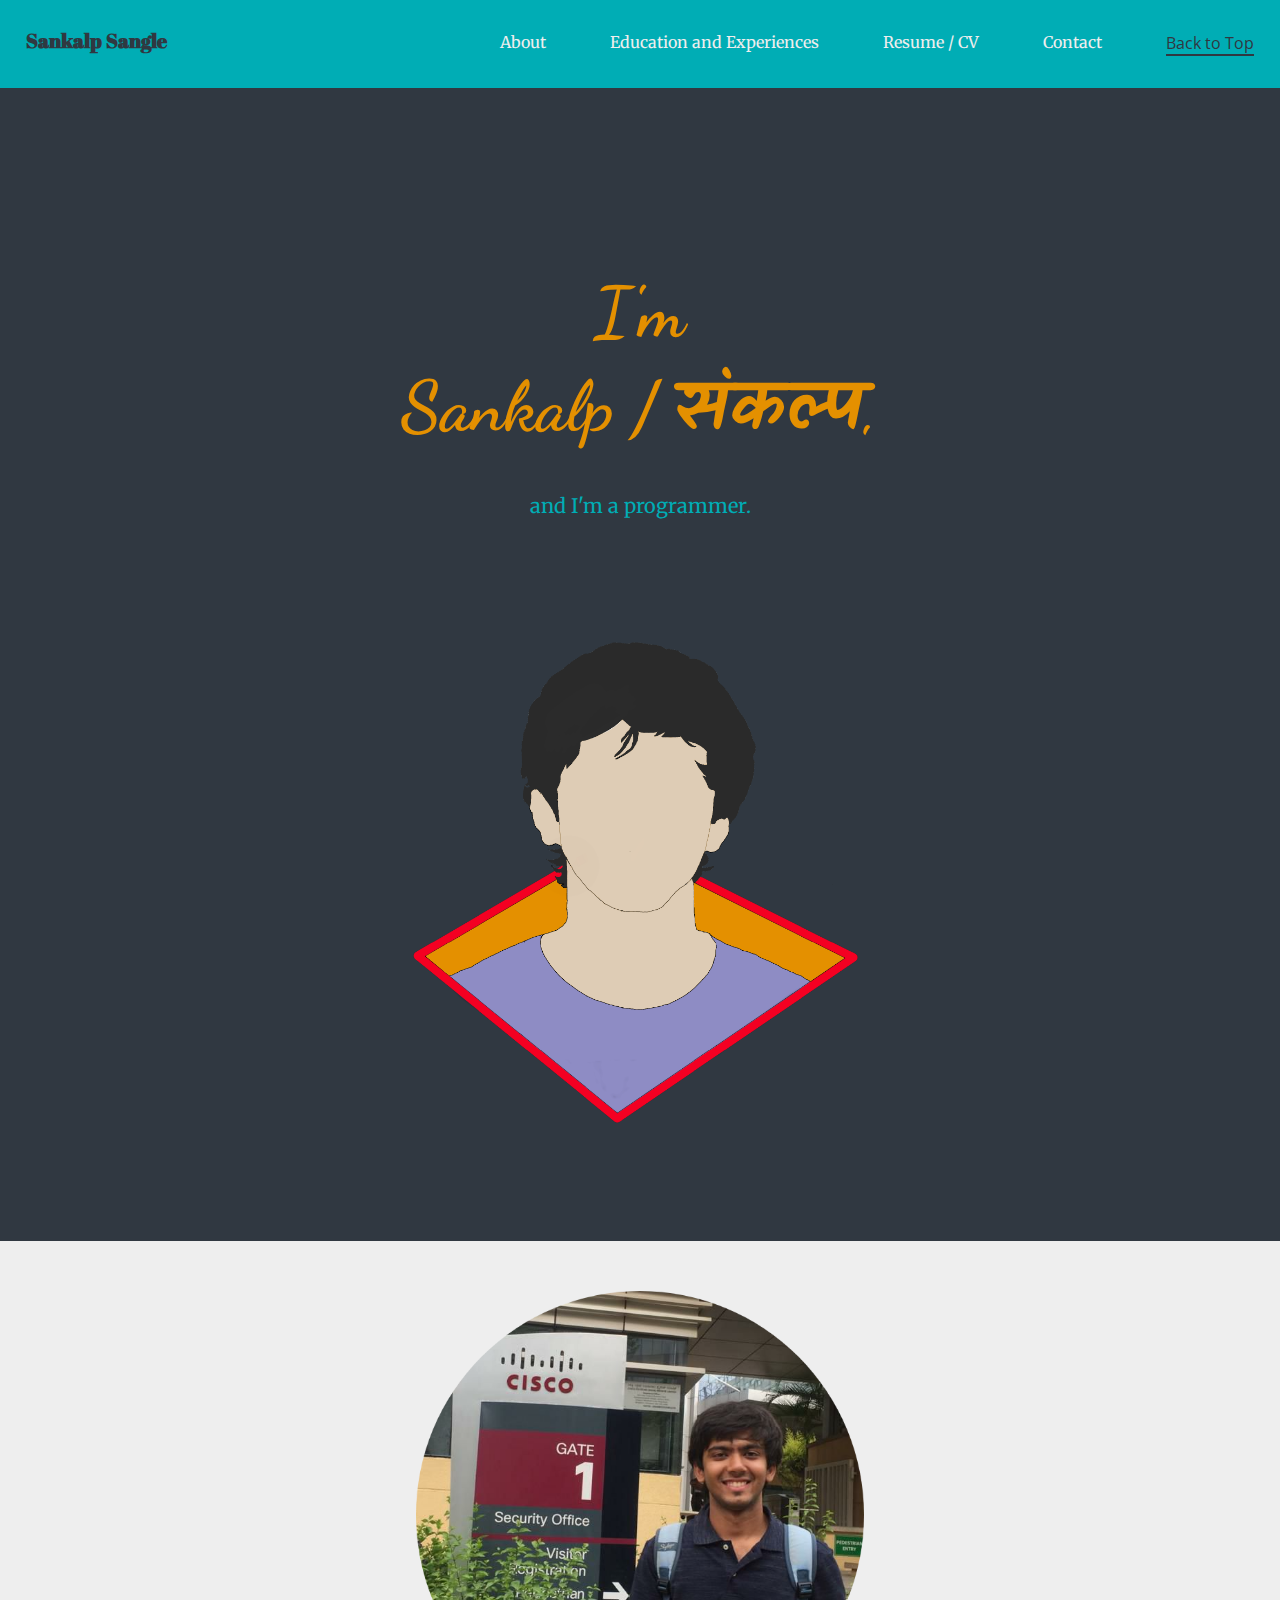
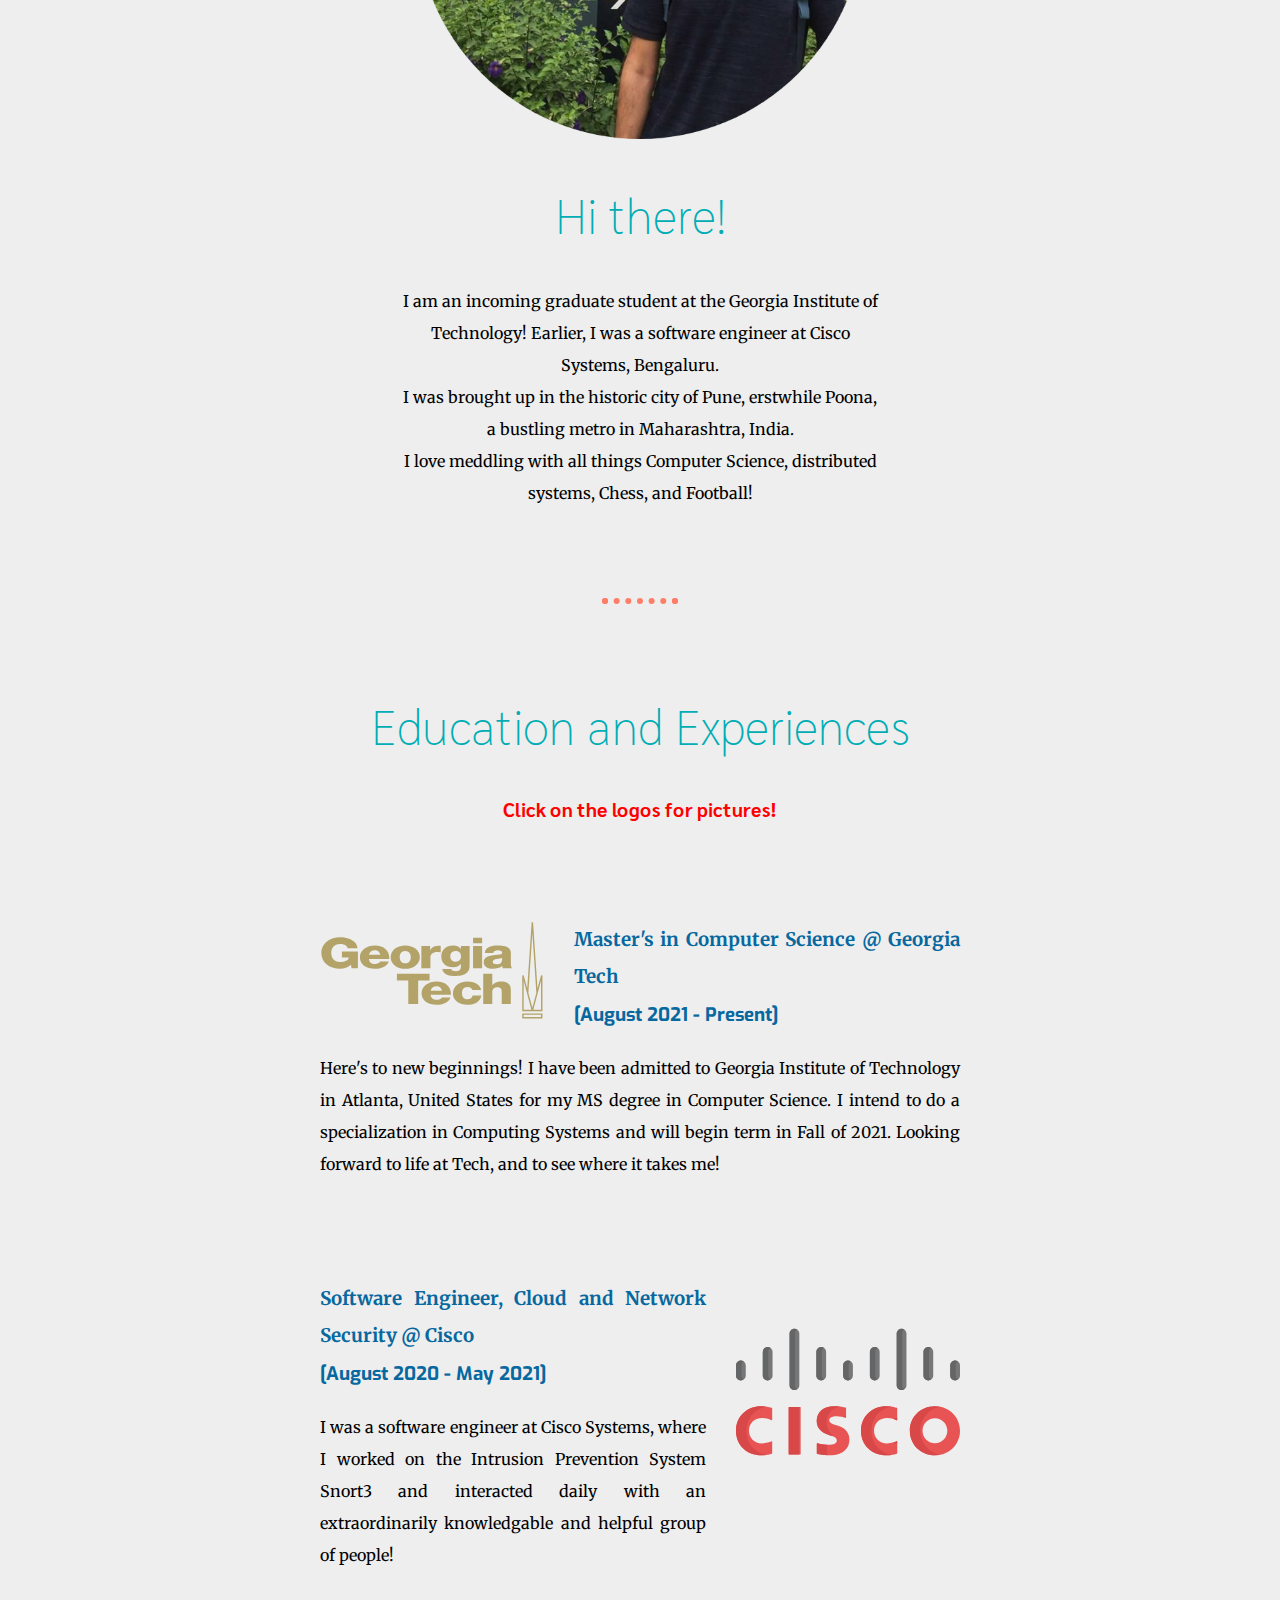
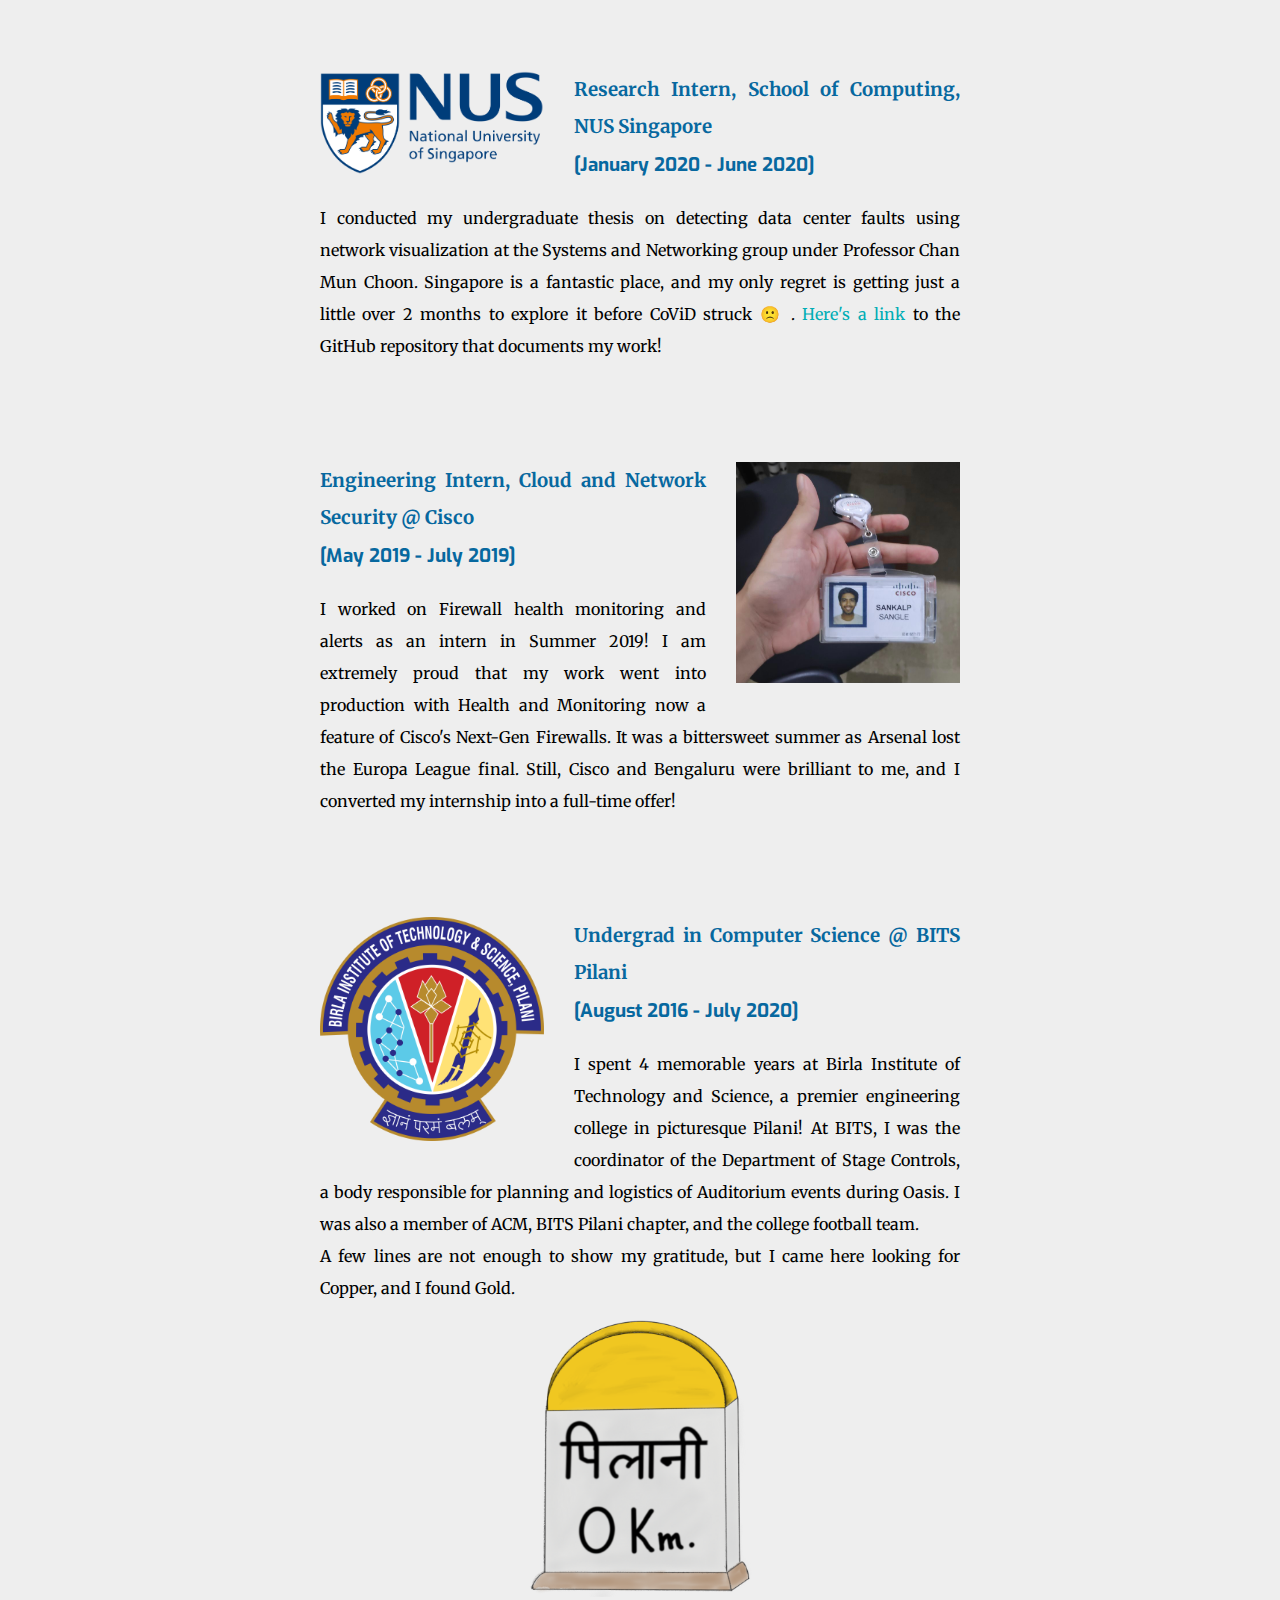
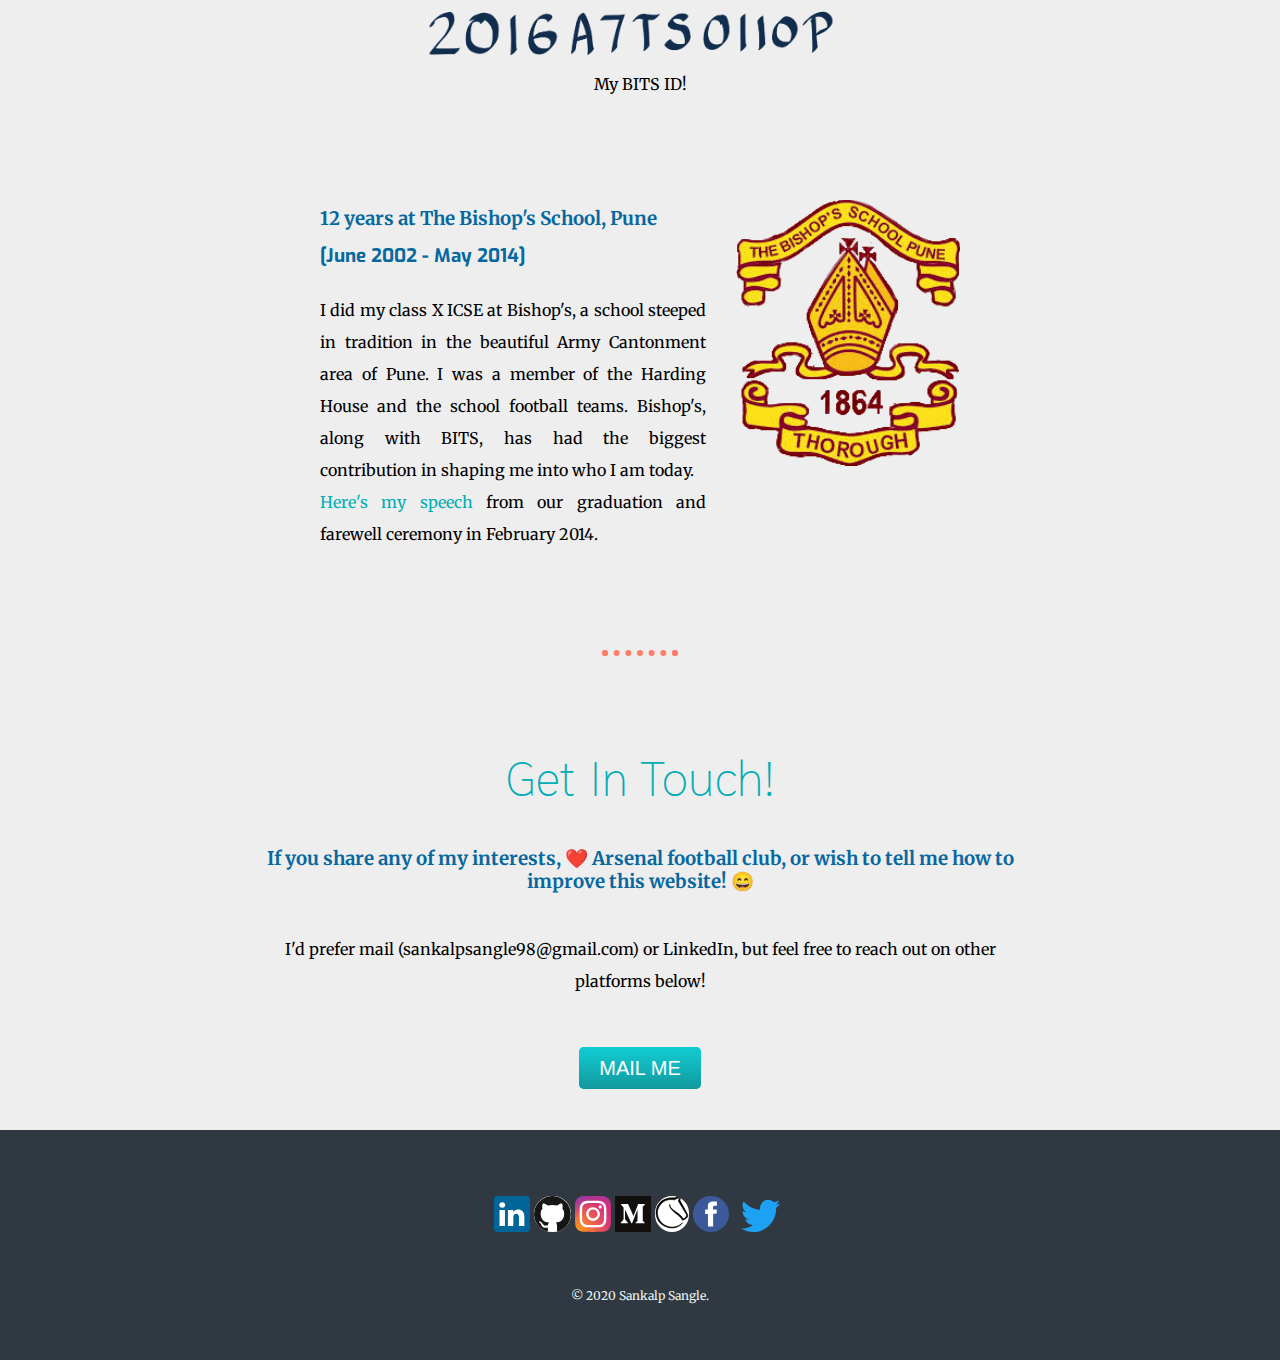
==== index.html @ f4eefe32 "Added Pilani pics. Need to complete adding to slideshow" ====
<!DOCTYPE html>
<html lang="en">

<head>
  <meta charset="UTF-8" />
  <meta name="viewport" content="width=device-width, initial-scale=1.0" />
  <link rel="stylesheet" href="css/styles.css" />
  <link rel="icon" href="favicon.jpg" />
  <link href="https://fonts.googleapis.com/css2?family=Dancing+Script:wght@500&display=swap" rel="stylesheet" />
  <link rel="preconnect" href="https://fonts.gstatic.com" />
  <link href="https://fonts.googleapis.com/css2?family=Merriweather:wght@300;400&display=swap" rel="stylesheet" />
  <link rel="preconnect" href="https://fonts.gstatic.com" />
  <link href="https://fonts.googleapis.com/css2?family=Exo:wght@800&display=swap" rel="stylesheet" />
  <link rel="preconnect" href="https://fonts.gstatic.com">
  <link href="https://fonts.googleapis.com/css2?family=Sarabun:wght@100;700&display=swap" rel="stylesheet">
  <link rel="preconnect" href="https://fonts.gstatic.com">
  <link rel="preconnect" href="https://fonts.gstatic.com">
  <link href="https://fonts.googleapis.com/css2?family=Berkshire+Swash&display=swap" rel="stylesheet">
  <link href="https://fonts.googleapis.com/css2?family=Kalam:wght@300&display=swap" rel="stylesheet">
  <link rel="stylesheet" href="https://cdnjs.cloudflare.com/ajax/libs/font-awesome/4.7.0/css/font-awesome.min.css">
  <link href="https://fonts.googleapis.com/css2?family=Abril+Fatface&display=swap" rel="stylesheet">
  <link href="https://fonts.googleapis.com/css2?family=Open+Sans&display=swap" rel="stylesheet">
  <script src="https://ajax.googleapis.com/ajax/libs/jquery/3.1.0/jquery.min.js"></script>

  <title>Sankalp Sangle</title>
</head>

<body>

  <div class="topnav" id="myTopnav">
    <nav>
      <a class="section toplink"
        style="font-family: 'Open Sans', sans-serif; margin-right:2%; color:#303841; border-bottom: 2px solid #303841;"
        href="#top_id">Back to Top</a>
      <a class="section toplink" href="#contact-me-id">Contact</a>
    </nav>
    <a class="section toplink"
      href="https://drive.google.com/file/d/1lgqlphWuLiOqbSjHYRVDTA3l31QkOVeY/view?usp=sharing">Resume
      / CV</a>
    <nav>
      <a class="section toplink" href="#educationandexperiences">Education and Experiences</a>
      <a class="section toplink" href="#about">About</a>
    </nav>
    <a class="section toplink" href="javascript:void(0);" id="burgerbars" onclick="myFunction()">
      <i class="fa fa-bars"></i>
    </a>

    <h4 style="font-family: 'Abril Fatface', cursive; color:#303841; float:left; font-size:125%; margin-left:2%;">
      Sankalp Sangle</h>
  </div>


  <div class="top" id="top_id">
    <!-- <img class="topcloud" src="img/Cloudy.svg" alt="cloud-img" /> -->
    <!-- <img class="bottomcloud" src="Cloud.svg" alt="cloud-img" width="200px" /> -->
    <h1 class="Header">I'm<br> Sankalp / <span class="devanagri">संकल्प</span>,</h1>
    <p class="Header-footer">and I'm a programmer.</p>
    <!-- <img class="bottomcloud" src="img/Cloudy.svg" alt="cloud-img" /> -->
    <br />
    <!-- <img class="BITSID" src="ID.svg" alt="" /> -->
    <!-- <img class="Pilani" src="Pilani.svg" alt=""/> -->
    <img class="drawing" src="img/drawing.svg" alt="mountain-img" />
  </div>
  <div class="middle-container">
    <div class="profile">
      <img src="img/circle-cropped.png" class="profile-pic" id="about" />
      <h2>Hi there!</h2>
      <p class="profile-desc">
        I am an incoming graduate student at the Georgia Institute of Technology! Earlier, I was a
        software engineer at Cisco Systems, Bengaluru. <br />I was
        brought up in the historic city of Pune, erstwhile Poona, a bustling
        metro in Maharashtra, India.
        <br />
        I love meddling with all things Computer Science, distributed systems,
        Chess, and Football!
      </p>
    </div>
    <hr />
    <div class="skills" id="educationandexperiences">
      <h2>Education and Experiences</h2>
      <h3 class="indicator">Click on the logos for pictures!</h3>

      <div class="experience-row">

        <a href="/gatech.html"><img class="left-img" src="img/gatech.svg" alt="" /></a>

        <div class="exp-desc">
          <h3>
            Master's in Computer Science @ Georgia Tech <br /><span class="date">[August 2021 - Present]</span>
          </h3>
          <p>
            Here's to new beginnings! I have been admitted to Georgia Institute of
            Technology in Atlanta, United States for my MS degree in Computer Science. I intend to do a
            specialization in Computing Systems and will begin term in Fall of 2021.
            Looking forward to life at Tech, and to see where it takes me!
          </p>
        </div>

      </div>

      <div class="experience-row">
        <a href="/ciscowork.html"><img class="right-img" src="img/cisco.svg" alt="" /></a>
        <div class="exp-desc">
          <h3>
            Software Engineer, Cloud and Network Security @ Cisco<br /><span class="date">
              [August 2020 - May 2021]</span>
          </h3>
          <p>
            I was a software engineer at Cisco Systems, where I worked on the
            Intrusion Prevention System Snort3 and interacted daily with
            an extraordinarily knowledgable and helpful group of people!
          </p>
        </div>
      </div>

      <div class="experience-row">
        <a href="/singapore.html"><img class="left-img" src="img/nus.png" alt="" /></a>
        <div class="exp-desc">
          <h3>
            Research Intern, School of Computing, NUS Singapore <br /><span class="date">[January 2020 - June
              2020]</span>
          </h3>
          <p>
            I conducted my undergraduate thesis on detecting data center faults using network visualization
            at the Systems and Networking group under Professor Chan Mun Choon. Singapore is a fantastic place,
            and my only regret is getting just a little over 2 months to explore it before CoViD struck 🙁 .
            <a class="mylink" href="https://github.com/sankalp-sangle/FlaskDebugger"> Here's a link</a> to the GitHub
            repository that documents my work!<br />
          </p>
        </div>



      </div>



      <div class="experience-row">
        <a href="/ciscointern.html"><img class="right-img" src="img/intern.jpg" alt="" /></a>
        <div class="exp-desc">
          <h3>
            Engineering Intern, Cloud and Network Security @ Cisco <br /><span class="date">
              [May 2019 - July 2019]</span>
          </h3>
          <p>
            I worked on Firewall health monitoring and alerts as an intern in Summer 2019! I am extremely proud that my
            work went into production with Health and Monitoring now a feature of Cisco's Next-Gen Firewalls.
            It was a bittersweet summer as Arsenal lost the Europa League final. Still, Cisco and Bengaluru were
            brilliant to me,
            and I converted my internship into a full-time offer!
          </p>
        </div>

      </div>



      <div class="experience-row">

        <a href="/bits.html"><img class="left-img" src="img/bits.png" alt="" /></a>
        <div class="exp-desc">
          <h3>
            Undergrad in Computer Science @ BITS Pilani <br /><span class="date">[August 2016 - July 2020]</span>
          </h3>
          <p>
            I spent 4 memorable years at Birla
            Institute of Technology and Science, a premier engineering college
            in picturesque Pilani! At BITS, I was the coordinator of the Department of
            Stage Controls, a body responsible for planning and logistics of Auditorium events during Oasis.
            I was also a member of ACM, BITS Pilani chapter, and the college football team.<br>
            A few lines are not enough to show my gratitude, but I came here looking for Copper, and I found Gold.
          </p>
        </div>

        <div class="Pilani">
          <img class="Pilani_img" src="img/Pilani.svg" alt="" /> <br>
          <img class="BITSID" src="img/ID.svg" alt="" />
          <br>
          <span>My BITS ID!</span>
        </div>

      </div>

      <div class="experience-row">

        <a href="/bishops.html"><img class="right-img" src="img/bishops.png" alt="" /></a>
        <div class="exp-desc">
          <h3>
            12 years at The Bishop's School, Pune <br /><span class="date">[June 2002 - May 2014]</span>
          </h3>
          <p> I did my class X ICSE at Bishop's, a school steeped in tradition in the beautiful Army Cantonment
            area of Pune. I was a member of the Harding House and the school football teams.
            Bishop's, along with BITS, has had the biggest contribution in shaping me into who I am today. <br>
            <a class="mylink" href="https://www.youtube.com/watch?v=ERLp_aZaaas&t=159s">Here's my speech</a> from our
            graduation and farewell ceremony in February 2014.<br />

          </p>
        </div>

      </div>


    </div>
    <hr />
    <div class="contact-me" id="contact-me-id">
      <h2>Get In Touch!</h2>
      <h3>If you share any of my interests, ❤️ Arsenal football club, or wish to tell me how to improve this website! 😄
      </h3>
      <p class="contact-message">
        I'd prefer mail (sankalpsangle98@gmail.com) or LinkedIn, but feel free to reach out on other platforms below!
      </p>
      <a class="btn" href="mailto:sankalpsangle98@gmail.com">MAIL ME</a>
    </div>
  </div>

  <div class="bottom-container">
    <a class="footer-link" href="https://www.linkedin.com/in/sankalp-sangle"><img class="footerlogo"
        src="img/linkedin.svg"></a>
    <a class="footer-link" href="https://github.com/sankalp-sangle"><img
        style="background-color: white;border-radius: 1.2em;" class="footerlogo" src="img/github.svg"></a>
    <a class="footer-link" href="https://www.instagram.com/sankalpsangle/?hl=en"><img class="footerlogo"
        src="img/instagram.svg"></a>
    <a class="footer-link" href="https://sankalpsangle.medium.com/"><img class="footerlogo" src="img/medium.svg"></a>
    <a class="footer-link" href="https://lichess.org/@/GunnerBoi"><img
        style="background-color: white;border-radius: 1.4em;" class="footerlogo" src="img/lichess.svg"></a>
    <a class="footer-link" href="https://www.facebook.com/sankalp.sangle/"><img class="footerlogo"
        src="img/facebook.svg"></a>
    <a class="footer-link" href="https://twitter.com/sangle_sankalp"><img class="footerlogo" src="img/twitter.svg">
    </a>
    <p class="copyright">© 2020 Sankalp Sangle.</p>
  </div>

  <script>
    $("nav").find("a").click(function (e) {
      myFunction()
      e.preventDefault();
      var section = $(this).attr("href");
      $("html, body").animate({
        scrollTop: $(section).offset().top - 100
      });
    });

    function myFunction() {
      if (window.innerHeight > window.innerWidth) {
        var x = document.getElementById("myTopnav");
        if (x.className === "topnav") {
          x.className += " responsive";
        }
        else {
          x.className = "topnav";
        }
      }
    }

    var prevScrollpos = window.pageYOffset;
    window.onscroll = function () {
      var currentScrollPos = window.pageYOffset;
      if (currentScrollPos <= 0 || prevScrollpos > currentScrollPos) {
        document.getElementById("myTopnav").style.top = "0";
      } else {
        var pullUp = document.getElementById("myTopnav").offsetHeight;
        document.getElementById("myTopnav").style.top = "-" + pullUp.toString() + "px";
      }
      prevScrollpos = currentScrollPos;
    }

  </script>

</body>

</html>
---- css/styles.css ----
body {
  margin: 0;
  text-align: center;
  font-family: "Merriweather", serif;
}

.footerlogo {
  height: 2.25em;
  margin-top: 1em;
  margin-bottom: 1em;
  transform: scale(1);
  transition: 0.3s;
}

.footerlogo:hover {
  transform: scale(1.3);
  transition: 0.3s;
}

.topnav {
  overflow: hidden;
  background-color: #00adb5;
  position: fixed;
  width: 100%;
  transition: top 0.3s;
  z-index: 1;
}

.topnav.responsive #burgerbars {
  position: absolute;
  right: 0;
  top: 0;
}

.topnav.responsive .section {
  float: none;
  display: block;
  text-align: left;
  color: #eeeeee;
}

.section {
  display: none;
}

.section:hover {
  color:#303841;
}

#burgerbars {
  color: #eeeeee;
  float: right;
  display: block;
}

.top {
  background-color: #303841;
  padding: 2%;
}

.Header {
  color: #e49000;
  width: 80%;
  margin-top: 20%;
  margin-left: auto;
  margin-right: auto;
  margin-bottom: 0px;
  font-family: "Dancing Script", cursive;
  font-size: 437.5%;
}

h2 {
  color: #00adb5;
  font-family: "Sarabun", sans-serif;
  font-size: 300%;
  font-weight: 100;
}

.Header-footer {
  color: #00adb5;
  font-size: 125%;
}

.middle-container {
  background-color: #eeeeee;
}

.bottom-container {
  background-color: #303841;
  padding: 50px 0 20px;
}

.BITSID {
  width: 70%;
}

.Pilani_img {
  width: 35%;
}

h3 {
  color: #07689f;
}

.date {
  font-family: "Exo", sans-serif;
}

p {
  line-height: 2;
}

.indicator {
  color:rgb(255, 0, 0);
  font-family: "Sarabun", sans-serif;
  font-size: 120%;
  font-weight: 700;
}

hr {
  border: dotted #ff7e67 6px;
  border-bottom: none;
  width: 15%;
  margin: 7% auto;
}

.contact-message {
  margin: 40px auto 60px;
}

.copyright {
  color: #eaf6f6;
  font-size: 0.75rem;
  padding: 20px 0;
}

.toplink {
  color: #00adb5;
  margin: 2em;
  font-family: "Merriweather", serif;
  text-decoration: none;
}

a:hover {
  color: #eeeeee;
}

.mylink {
  margin: 0;
  color: #00adb5;
  font-family: "Merriweather", serif;
  text-decoration: none;
}

.mylink:hover {
  color: #ff7e67;
}

.btn {
  background: #11cdd4;
  background-image: -webkit-linear-gradient(top, #11cdd4, #11999e);
  background-image: -moz-linear-gradient(top, #11cdd4, #11999e);
  background-image: -ms-linear-gradient(top, #11cdd4, #11999e);
  background-image: -o-linear-gradient(top, #11cdd4, #11999e);
  background-image: linear-gradient(to bottom, #11cdd4, #11999e);
  -webkit-border-radius: 5;
  -moz-border-radius: 5;
  border-radius: 5px;
  font-family: Helvetica, Arial, sans-serif;
  color: #ffffff;
  font-size: 20px;
  padding: 10px 20px 10px 20px;
  text-decoration: none;
}

.btn:hover {
  background: #30e3cb;
  background-image: -webkit-linear-gradient(top, #30e3cb, #2bc4ad);
  background-image: -moz-linear-gradient(top, #30e3cb, #2bc4ad);
  background-image: -ms-linear-gradient(top, #30e3cb, #2bc4ad);
  background-image: -o-linear-gradient(top, #30e3cb, #2bc4ad);
  background-image: linear-gradient(to bottom, #30e3cb, #2bc4ad);
  text-decoration: none;
}

.devanagri {
  font-family: "Kalam", cursive;
}

.profile {
  padding-top: 50px;
  width: 100%;
  margin: 0 auto;
}

.profile-pic {
  width: 50%;
}

.profile-desc {
  width: 75%;
  margin: 0 auto;
}

.left-img,
.right-img {
  width: 55%;
  margin: 0 auto;
  transform: scale(1);
  transition: 0.3s;
  /* box-shadow: 0 4px 8px 0 rgba(0, 0, 0, 0.2), 0 6px 20px 0 rgba(0, 0, 0, 0.19); */
   
  /* box-shadow: 10px 10px; */
  background-color: #eeeeee;
}

.experience-row {
  width: 100%;
  margin: 50px auto 50px;
  line-height: 2;
}

.exp-desc {
  width: 75%;
  margin: 0 auto;
  text-align: justify;
}

.contact-me {
  width: 75%;
  padding-bottom: 50px;
  margin: 0 auto;
}

.right-img:hover {
  transform: scale(1.2);
  transition: 0.3s;
}

.left-img:hover {

  transform: scale(1.2);
  transition: 0.3s;
}


@media only screen and (orientation: landscape) {
  .section {
    float: right;
    display: block;
    color: #eeeeee;
    text-align: center;
    text-decoration: none;
  }

  #burgerbars {
    display: none;
  }

  .exp-desc {
    width: 100%;
  }

  .profile {
    padding-top: 50px;
    width: 50%;
    margin: 0 auto 0;
  }

  .left-img {
    float: left;
    width: 14em;
    margin-right: 30px;
    margin-bottom: 20px;
    transform: scale(1);
    transition: 0.3s;
    background-color: #eeeeee;
  }

  .right-img {
    float: right;
    width: 14em;
    margin-left: 30px;
    margin-bottom: 20px;
    transform: scale(1);
    transition: 0.3s;
    background-color: #eeeeee;
  }

  .profile-desc {
    width: 75%;
    margin: 0 auto 50px;
  }

  .drawing {
    width: 70%;
  }

  .profile-pic {
    width: 70%;
  }

  .experience-row {
    width: 50%;
    margin: 100px auto 100px;
    text-align: left;
    line-height: 2;
  }

  .contact-me {
    width: 60%;
    padding-bottom: 50px;
    margin: 0 auto;
  }

  hr {
    border: dotted #ff7e67 6px;
    border-bottom: none;
    width: 5%;
    margin: 7% auto;
  }

  .BITSID {
    width: 70%;
    margin: 0 auto;
  }

  .Pilani_img {
    width: 35%;
    margin: 0 auto;
  }

  .Pilani {
    text-align: center;
  }
}
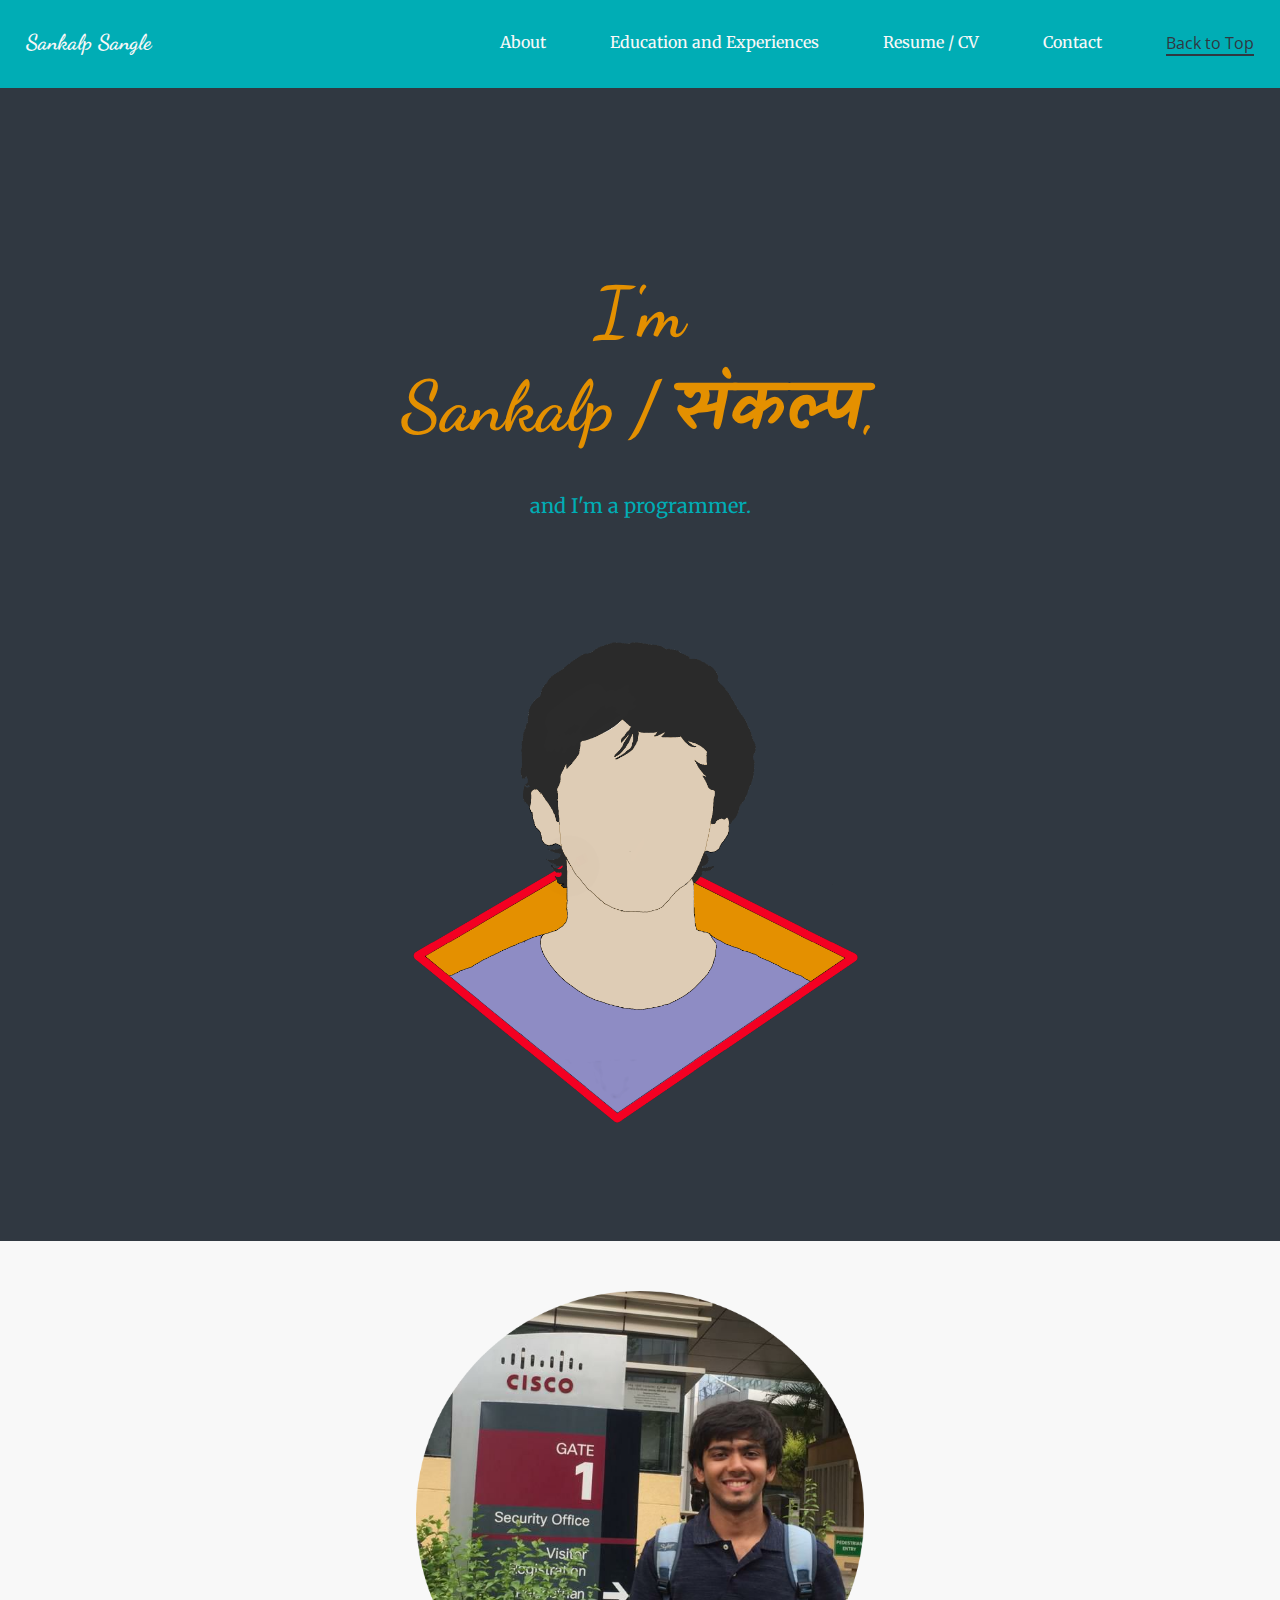
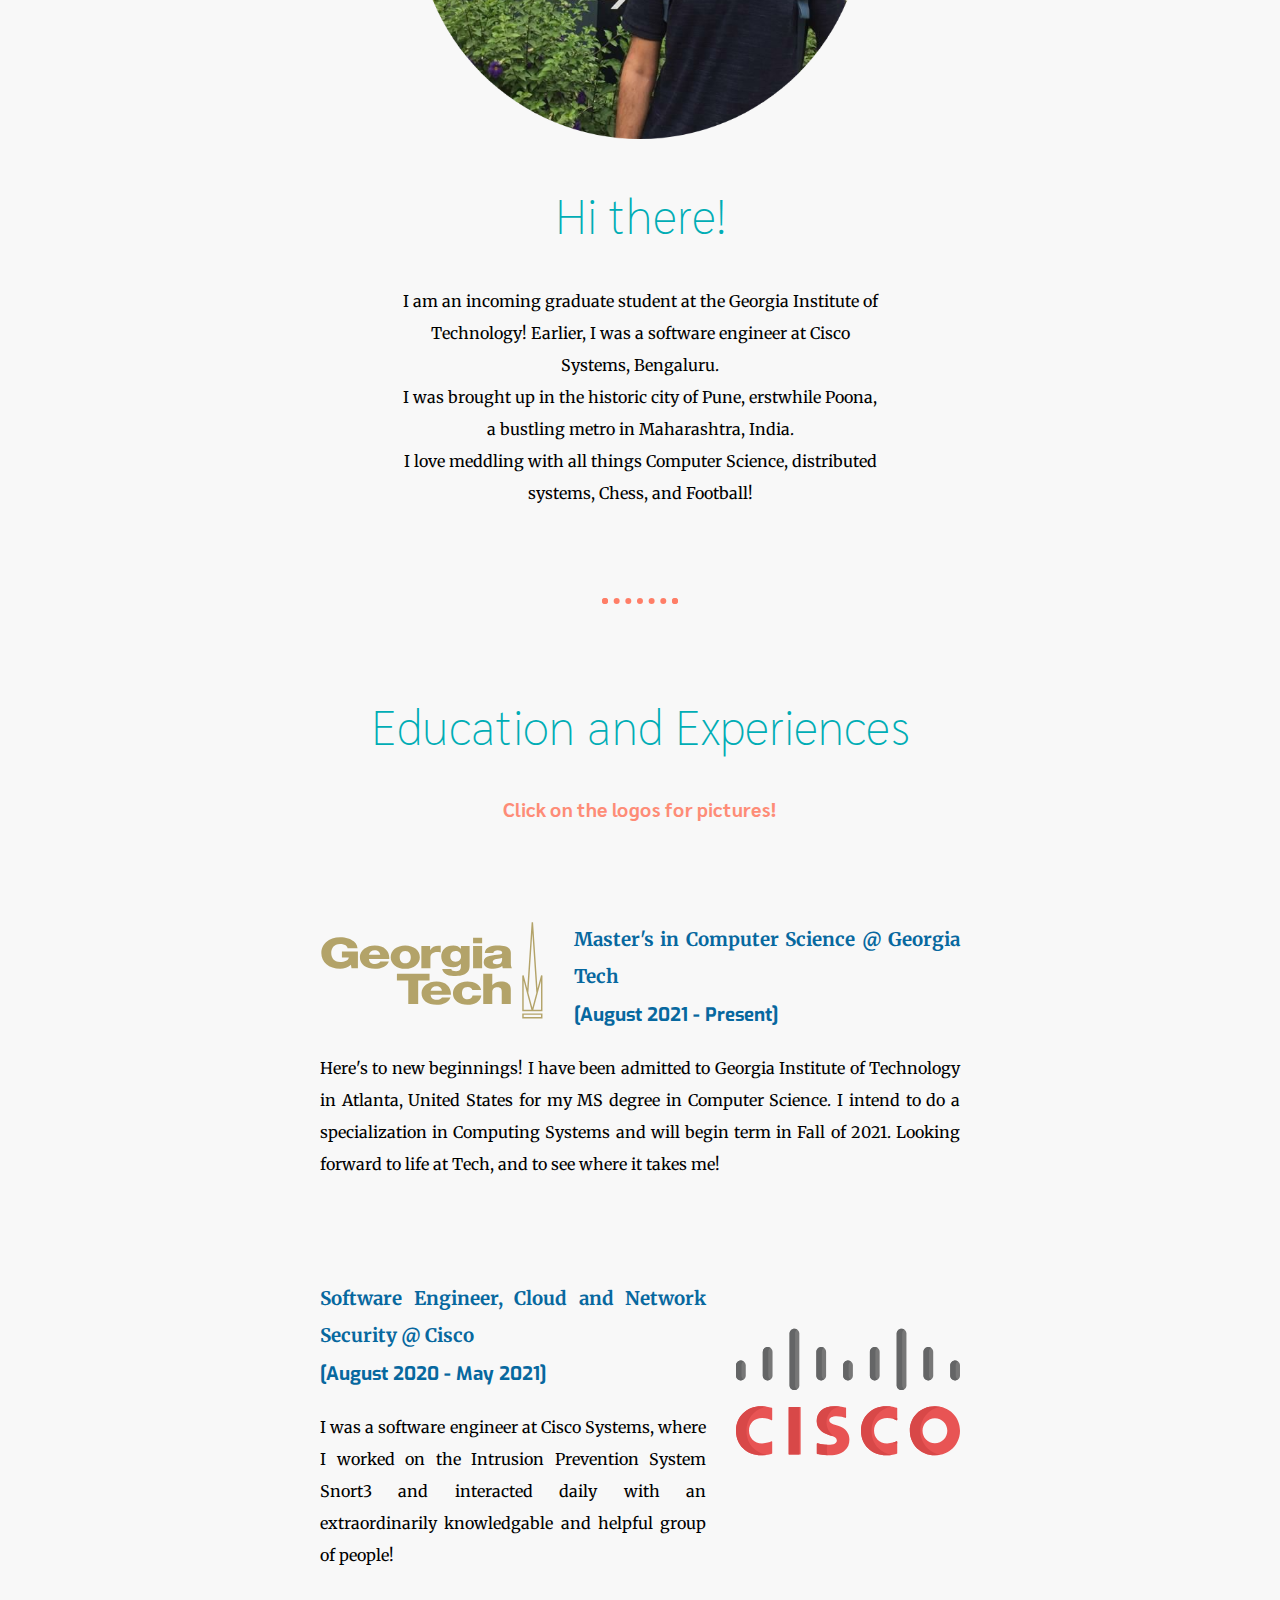
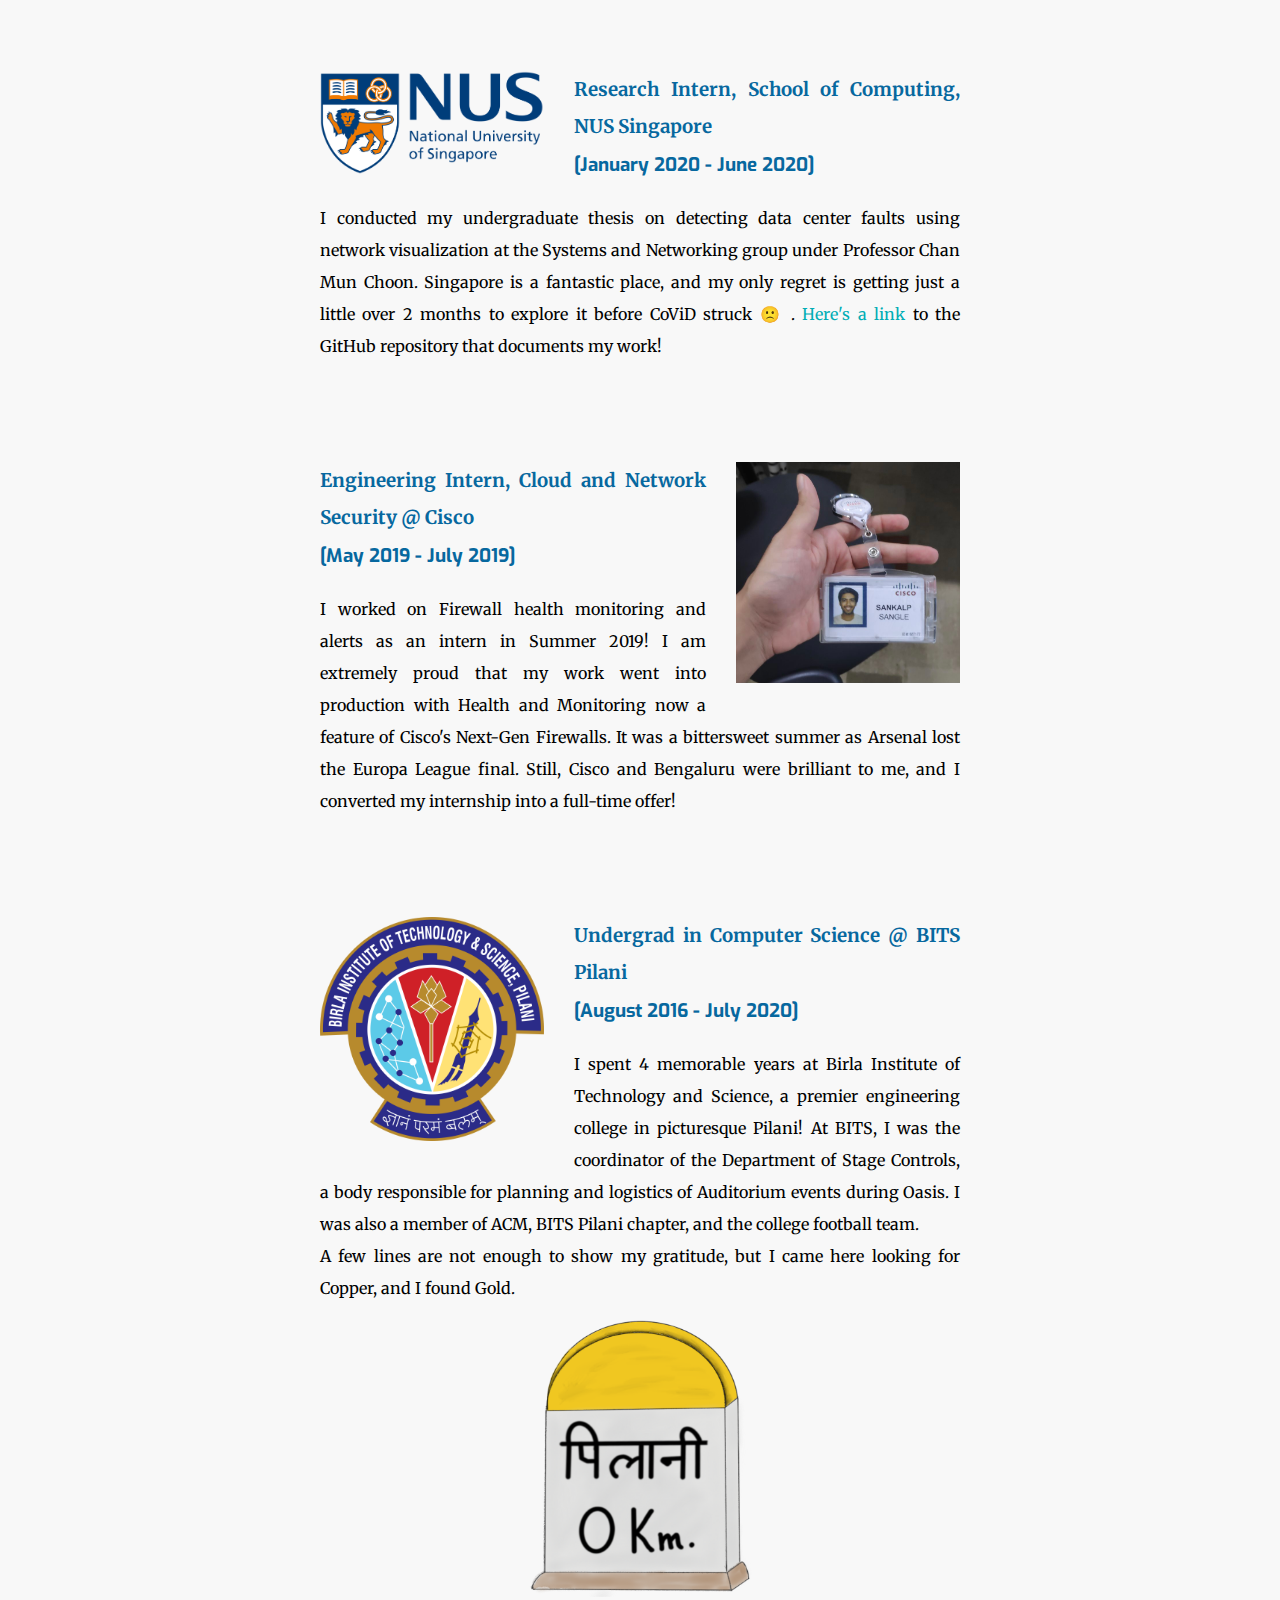
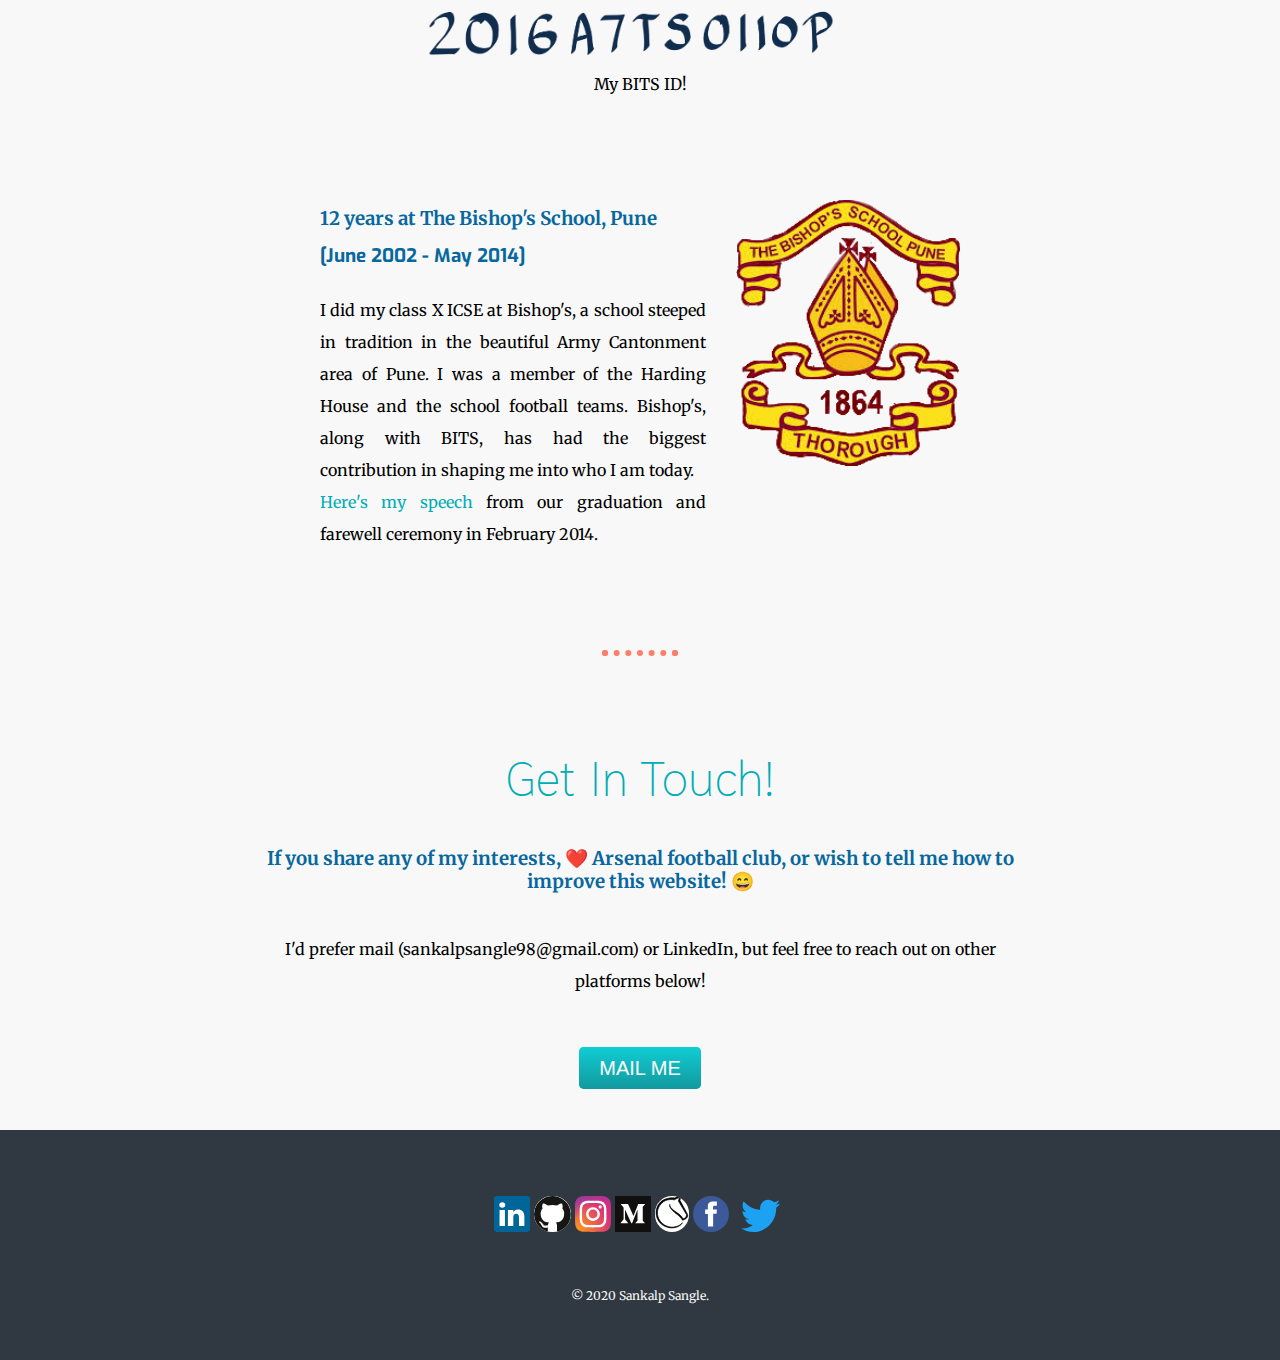
==== commit 9c526bb1: "Added favicon and blinking indicator" ====
--- a/index.html
+++ b/index.html
@@ -4,6 +4,7 @@
 <head>
   <meta charset="UTF-8" />
   <meta name="viewport" content="width=device-width, initial-scale=1.0" />
+  <link rel="shortcut icon" type="image/svg" href="img/SS.svg"/>
   <link rel="stylesheet" href="css/styles.css" />
   <link rel="icon" href="favicon.jpg" />
   <link href="https://fonts.googleapis.com/css2?family=Dancing+Script:wght@500&display=swap" rel="stylesheet" />
@@ -45,7 +46,7 @@
       <i class="fa fa-bars"></i>
     </a>
 
-    <h4 style="font-family: 'Abril Fatface', cursive; color:#303841; float:left; font-size:125%; margin-left:2%;">
+    <h4 class="siteheader">
       Sankalp Sangle</h>
   </div>
 
@@ -264,6 +265,14 @@
       prevScrollpos = currentScrollPos;
     }
 
+    function blink() {
+      $('.indicator').fadeOut("slow");
+      $('.indicator').fadeIn("slow");
+      setTimeout(blink, 1000);
+    }
+
+    blink();
+
   </script>
 
 </body>
--- a/css/styles.css
+++ b/css/styles.css
@@ -2,6 +2,15 @@
   margin: 0;
   text-align: center;
   font-family: "Merriweather", serif;
+}
+
+.siteheader {
+  font-family: 'Dancing Script', cursive;
+  /* color:#303841; */
+  color: #f8f8f8;
+  float:left;
+  font-size:135%;
+  margin-left:2%;
 }
 
 .footerlogo {
@@ -36,7 +45,7 @@
   float: none;
   display: block;
   text-align: left;
-  color: #eeeeee;
+  color: #f8f8f8;
 }
 
 .section {
@@ -48,7 +57,7 @@
 }
 
 #burgerbars {
-  color: #eeeeee;
+  color: #f8f8f8;
   float: right;
   display: block;
 }
@@ -82,7 +91,7 @@
 }
 
 .middle-container {
-  background-color: #eeeeee;
+  background-color: #f8f8f8;
 }
 
 .bottom-container {
@@ -111,7 +120,8 @@
 }
 
 .indicator {
-  color:rgb(255, 0, 0);
+  /* color:rgb(255, 0, 0); */
+  color: #ff7e67;
   font-family: "Sarabun", sans-serif;
   font-size: 120%;
   font-weight: 700;
@@ -129,7 +139,7 @@
 }
 
 .copyright {
-  color: #eaf6f6;
+  color: #f8f8f8;
   font-size: 0.75rem;
   padding: 20px 0;
 }
@@ -142,7 +152,7 @@
 }
 
 a:hover {
-  color: #eeeeee;
+  color: #f8f8f8;
 }
 
 .mylink {
@@ -211,7 +221,7 @@
   /* box-shadow: 0 4px 8px 0 rgba(0, 0, 0, 0.2), 0 6px 20px 0 rgba(0, 0, 0, 0.19); */
    
   /* box-shadow: 10px 10px; */
-  background-color: #eeeeee;
+  background-color: #f8f8f8;
 }
 
 .experience-row {
@@ -248,7 +258,7 @@
   .section {
     float: right;
     display: block;
-    color: #eeeeee;
+    color: #f8f8f8;
     text-align: center;
     text-decoration: none;
   }
@@ -274,7 +284,6 @@
     margin-bottom: 20px;
     transform: scale(1);
     transition: 0.3s;
-    background-color: #eeeeee;
   }
 
   .right-img {
@@ -284,7 +293,6 @@
     margin-bottom: 20px;
     transform: scale(1);
     transition: 0.3s;
-    background-color: #eeeeee;
   }
 
   .profile-desc {
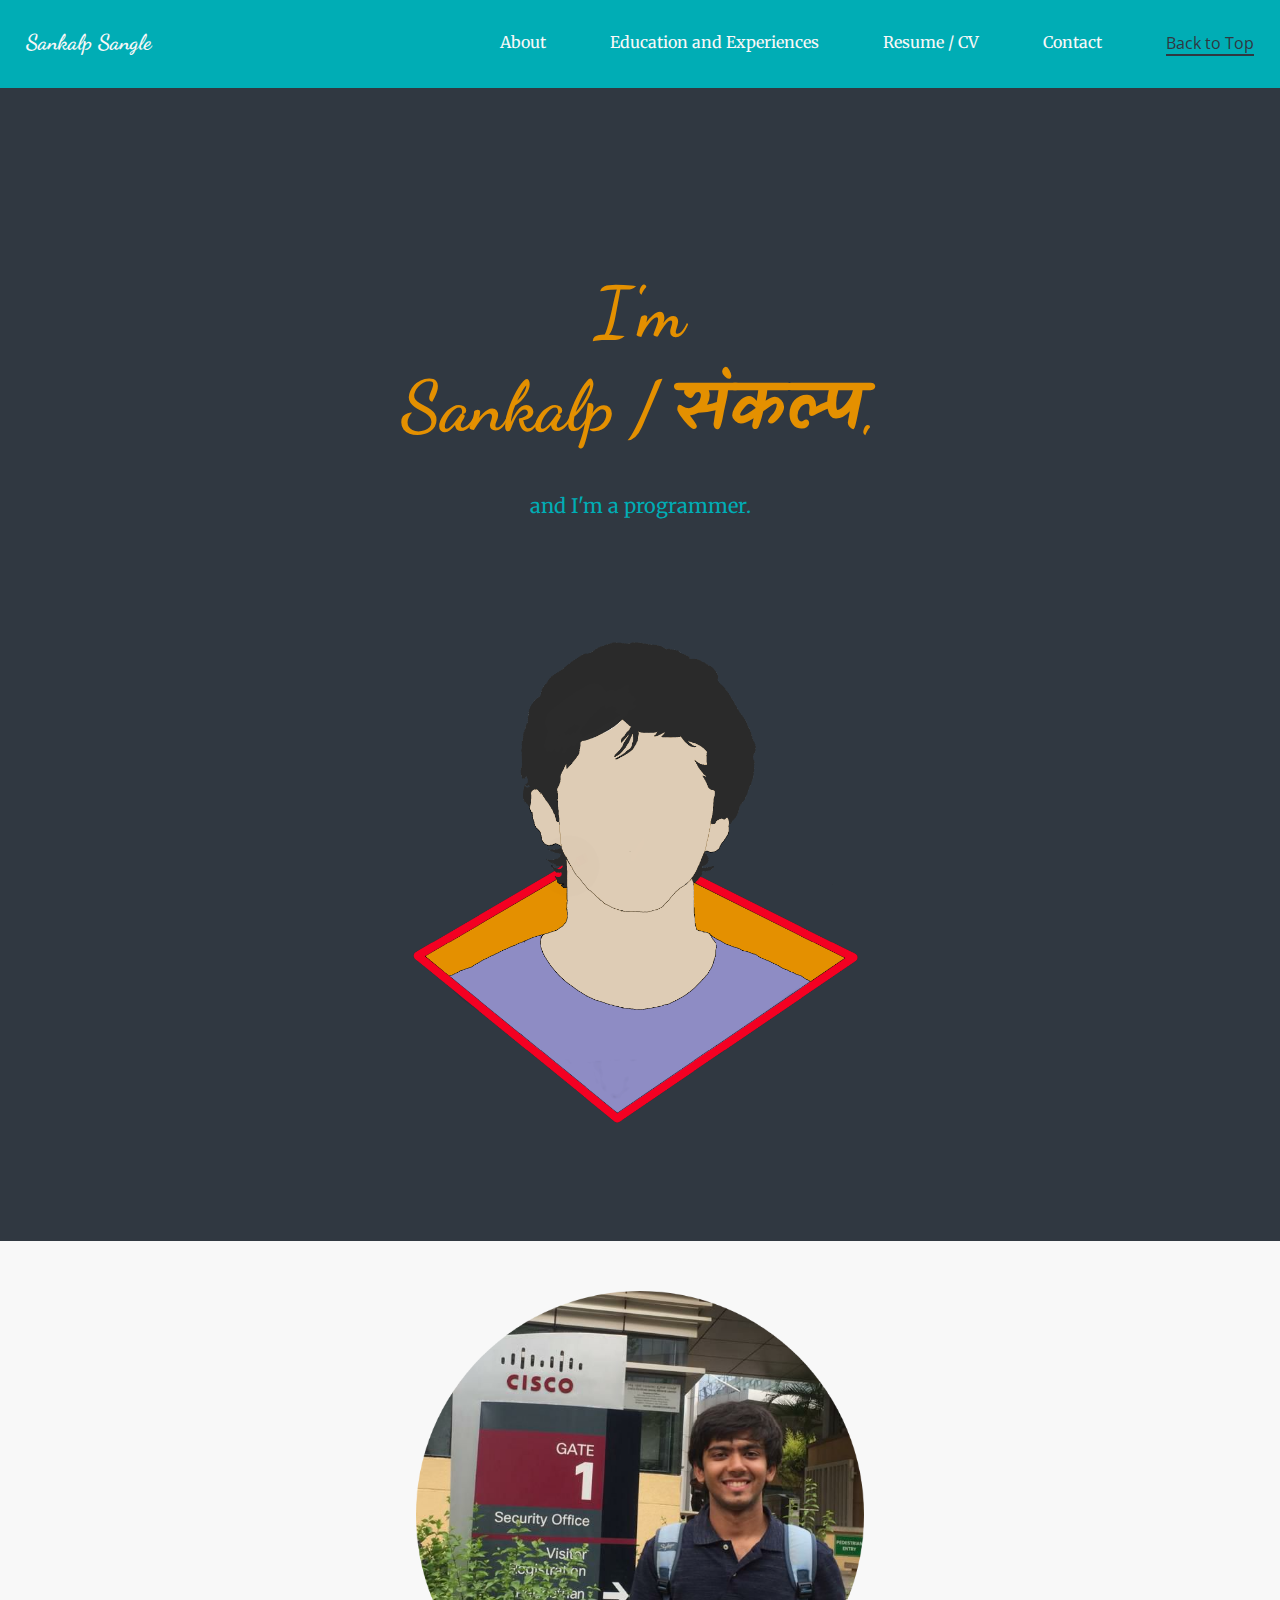
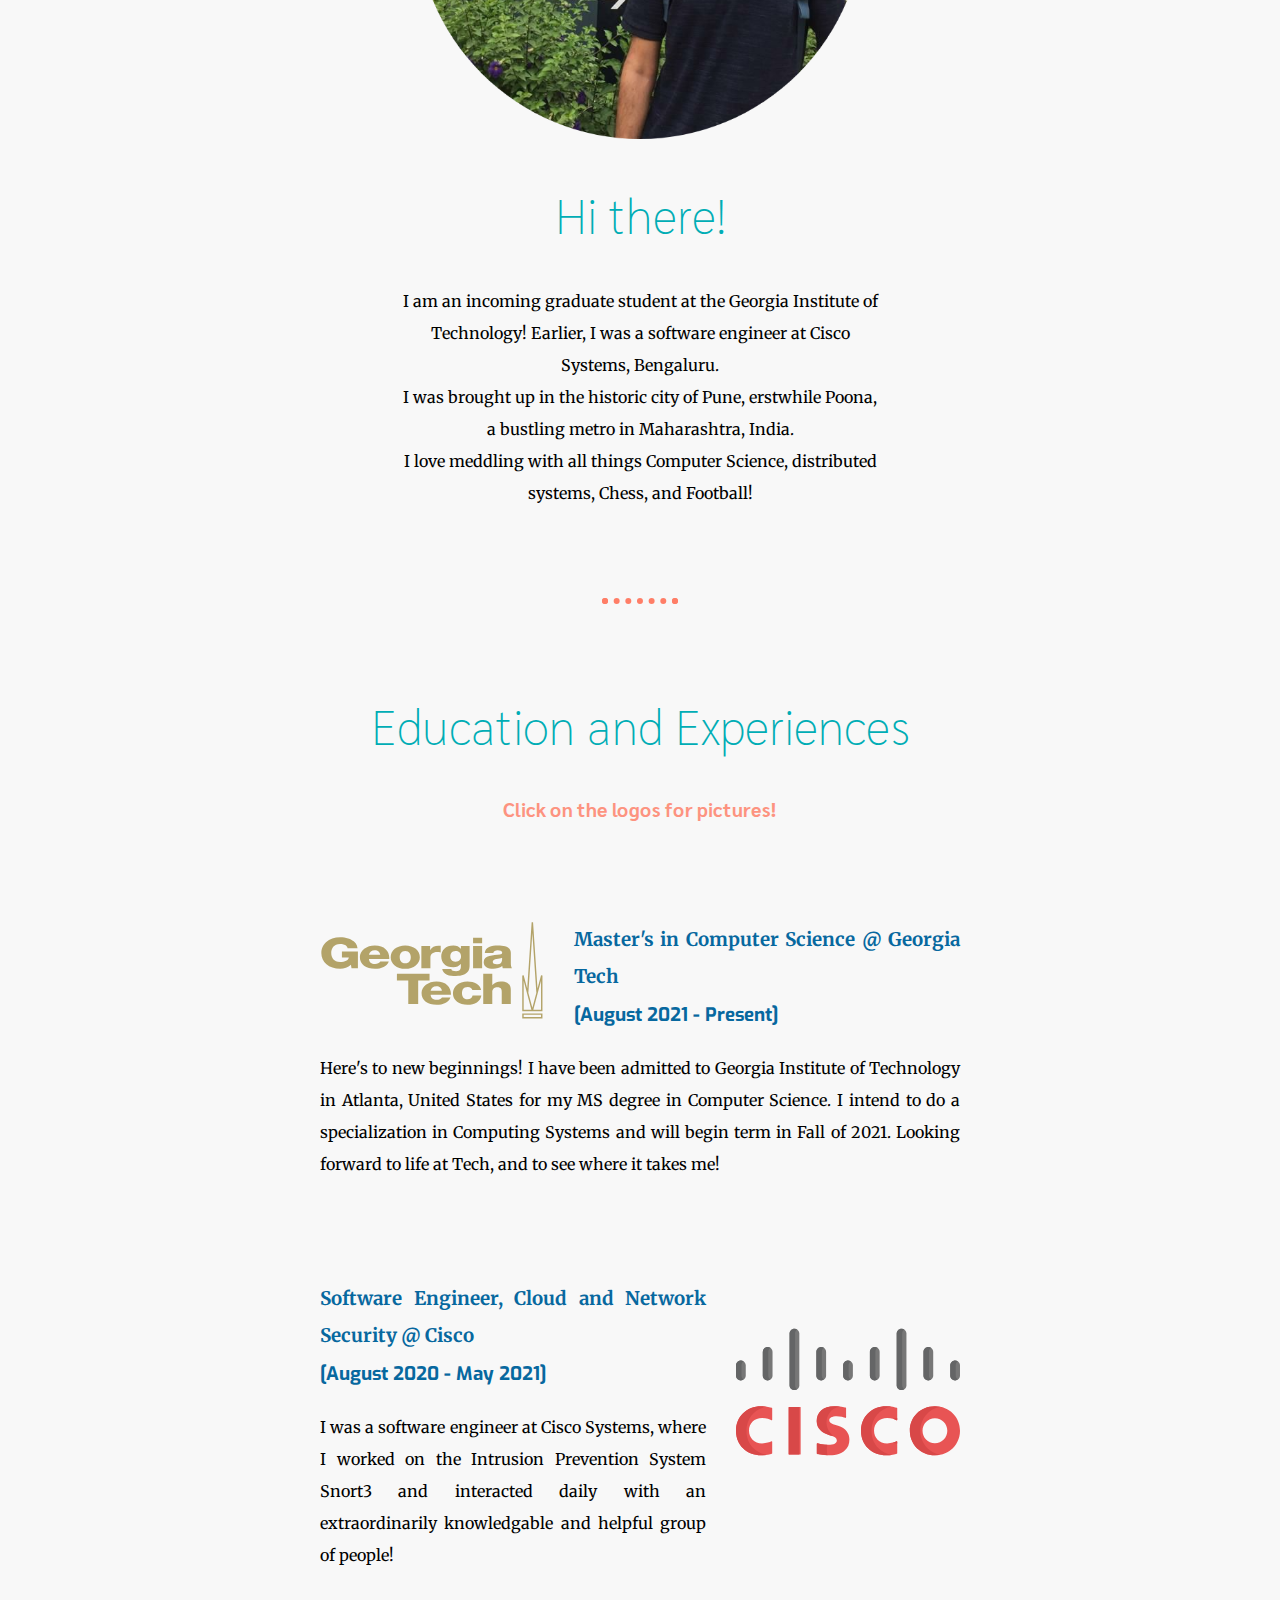
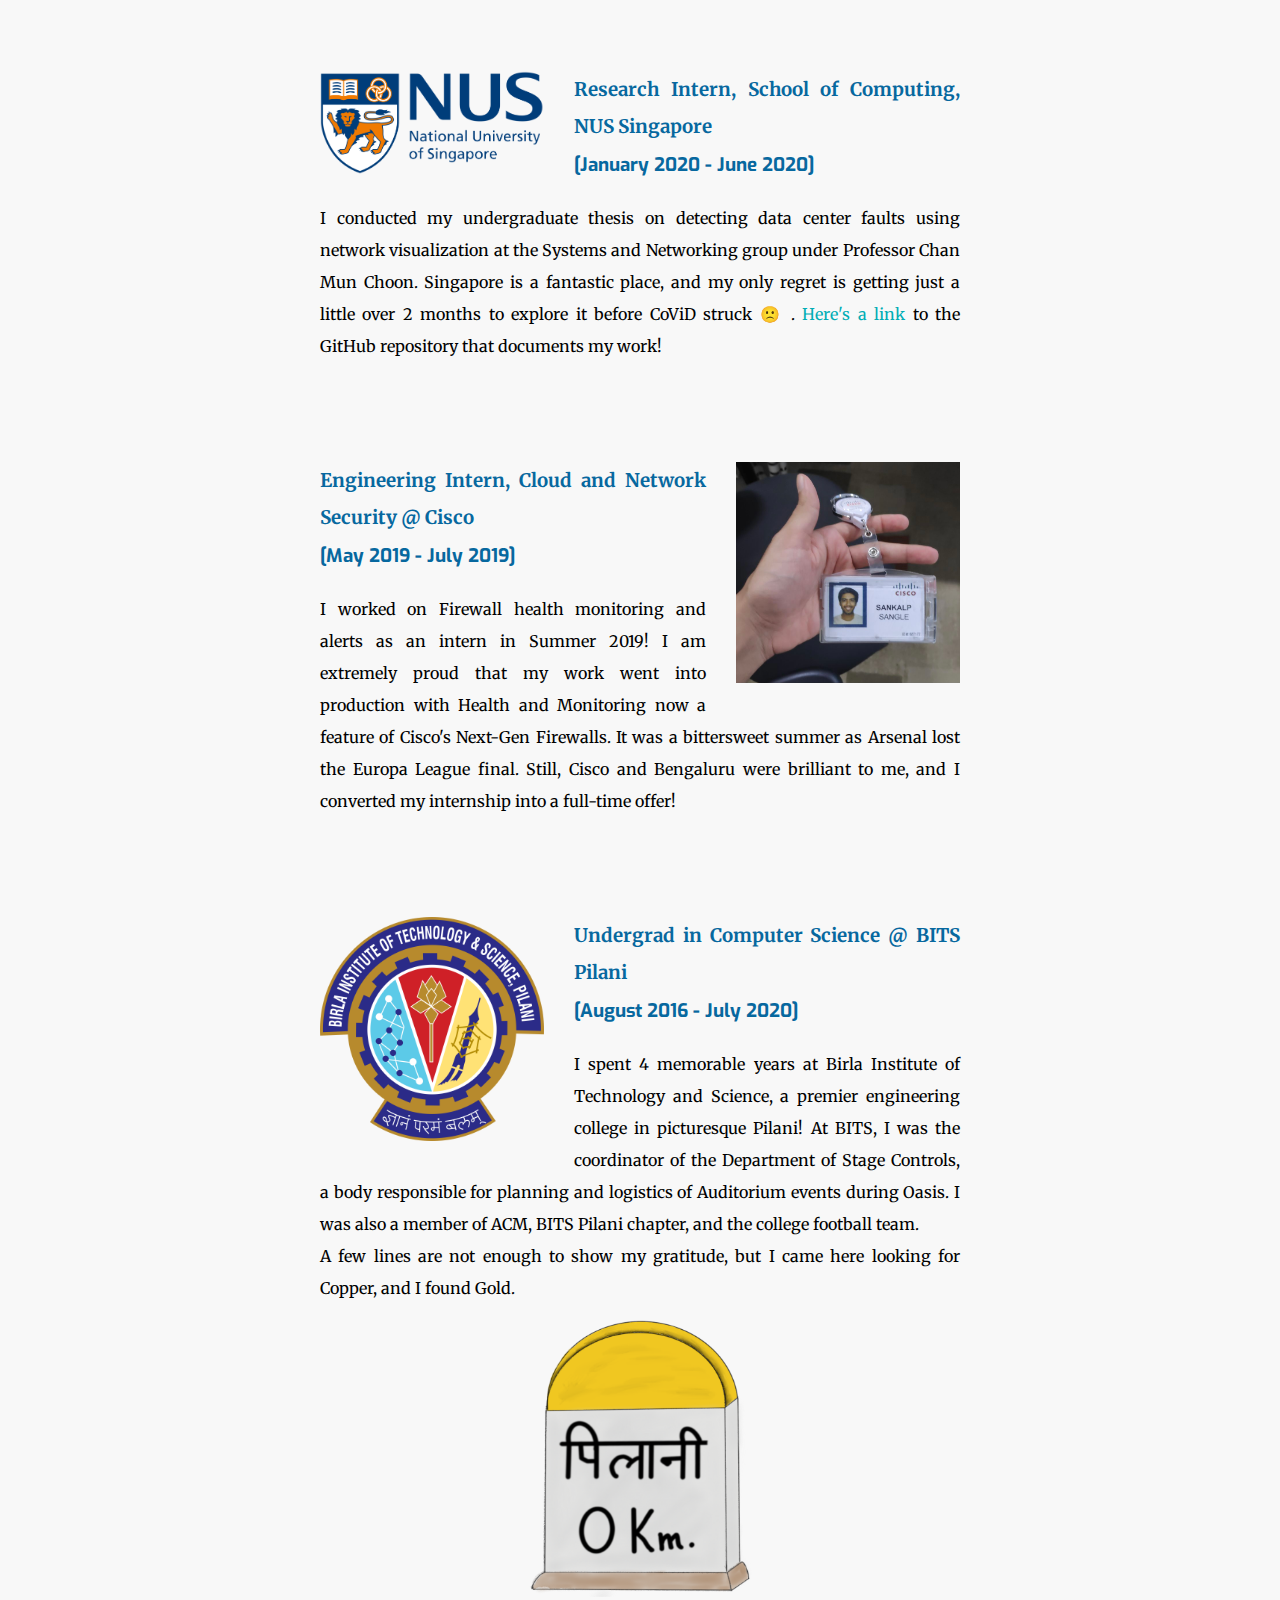
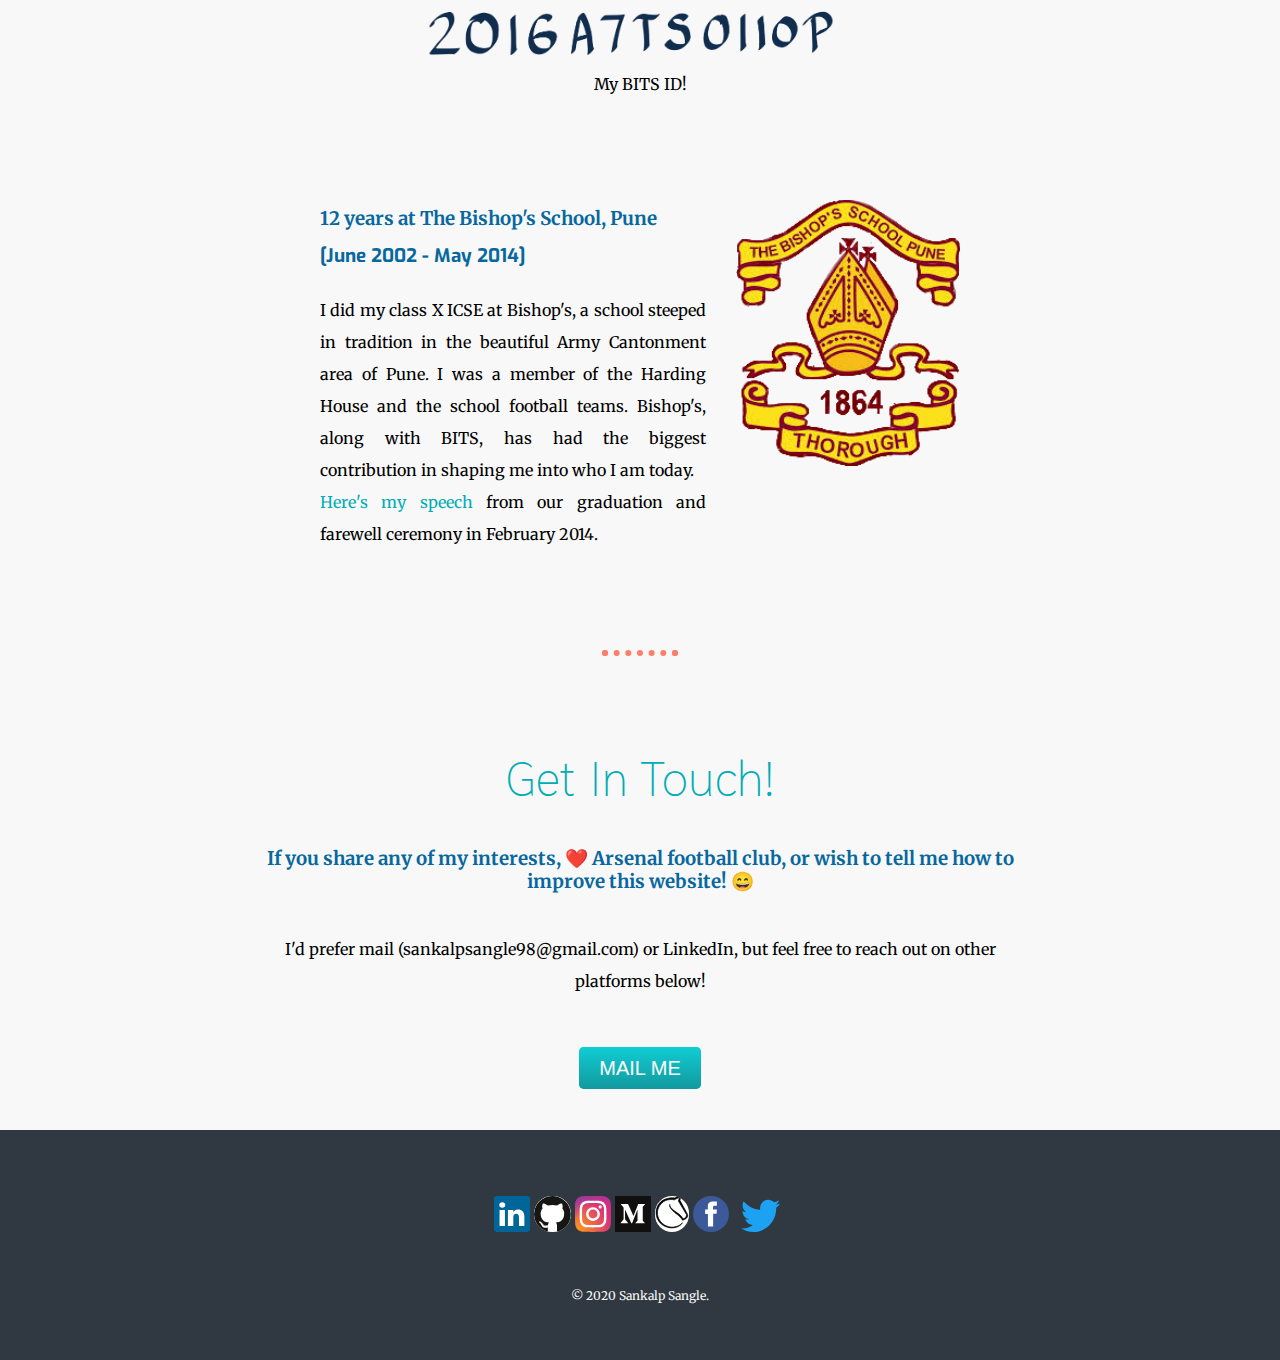
==== commit eea9ec7a: "Changed SVG to PNG favicon" ====
--- a/index.html
+++ b/index.html
@@ -4,7 +4,7 @@
 <head>
   <meta charset="UTF-8" />
   <meta name="viewport" content="width=device-width, initial-scale=1.0" />
-  <link rel="shortcut icon" type="image/svg" href="img/SS.svg"/>
+  <link rel="shortcut icon" type="image/png" href="img/SS.png"/>
   <link rel="stylesheet" href="css/styles.css" />
   <link rel="icon" href="favicon.jpg" />
   <link href="https://fonts.googleapis.com/css2?family=Dancing+Script:wght@500&display=swap" rel="stylesheet" />
@@ -52,14 +52,9 @@
 
 
   <div class="top" id="top_id">
-    <!-- <img class="topcloud" src="img/Cloudy.svg" alt="cloud-img" /> -->
-    <!-- <img class="bottomcloud" src="Cloud.svg" alt="cloud-img" width="200px" /> -->
     <h1 class="Header">I'm<br> Sankalp / <span class="devanagri">संकल्प</span>,</h1>
     <p class="Header-footer">and I'm a programmer.</p>
-    <!-- <img class="bottomcloud" src="img/Cloudy.svg" alt="cloud-img" /> -->
     <br />
-    <!-- <img class="BITSID" src="ID.svg" alt="" /> -->
-    <!-- <img class="Pilani" src="Pilani.svg" alt=""/> -->
     <img class="drawing" src="img/drawing.svg" alt="mountain-img" />
   </div>
   <div class="middle-container">
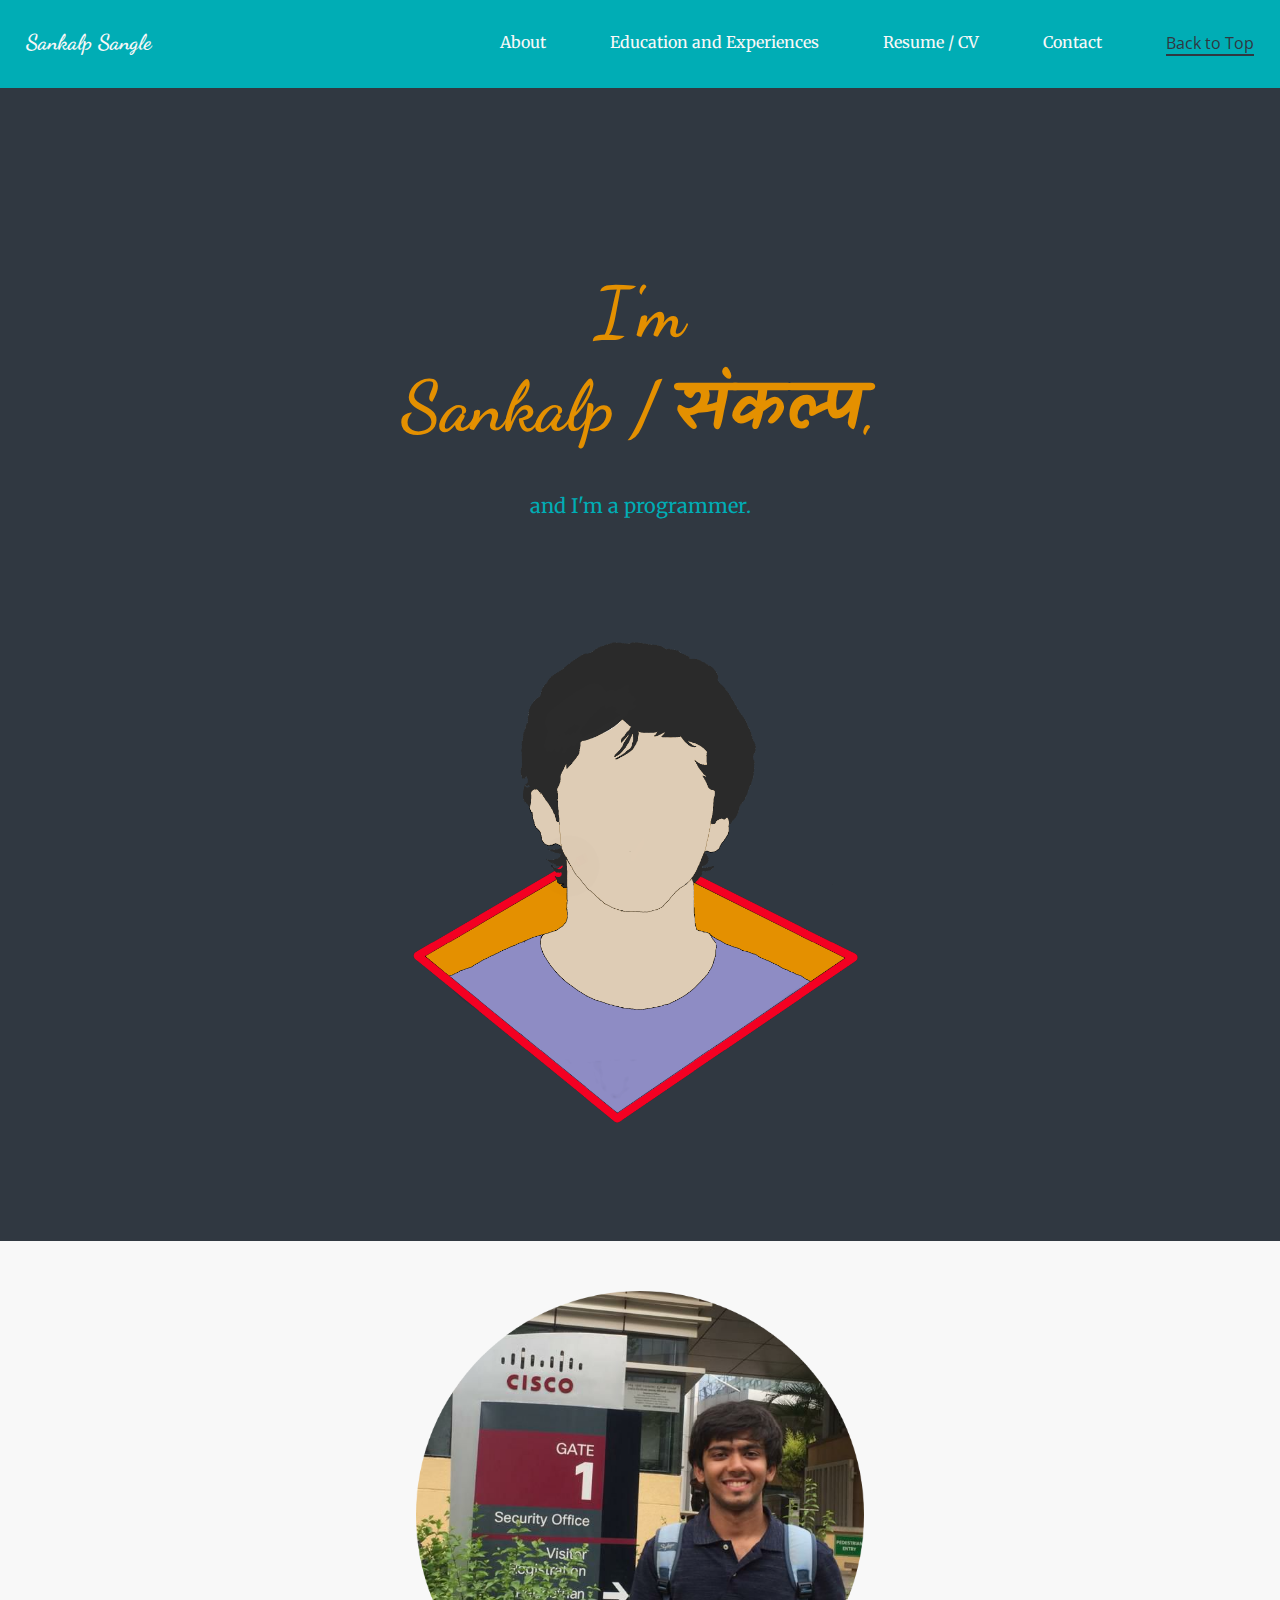
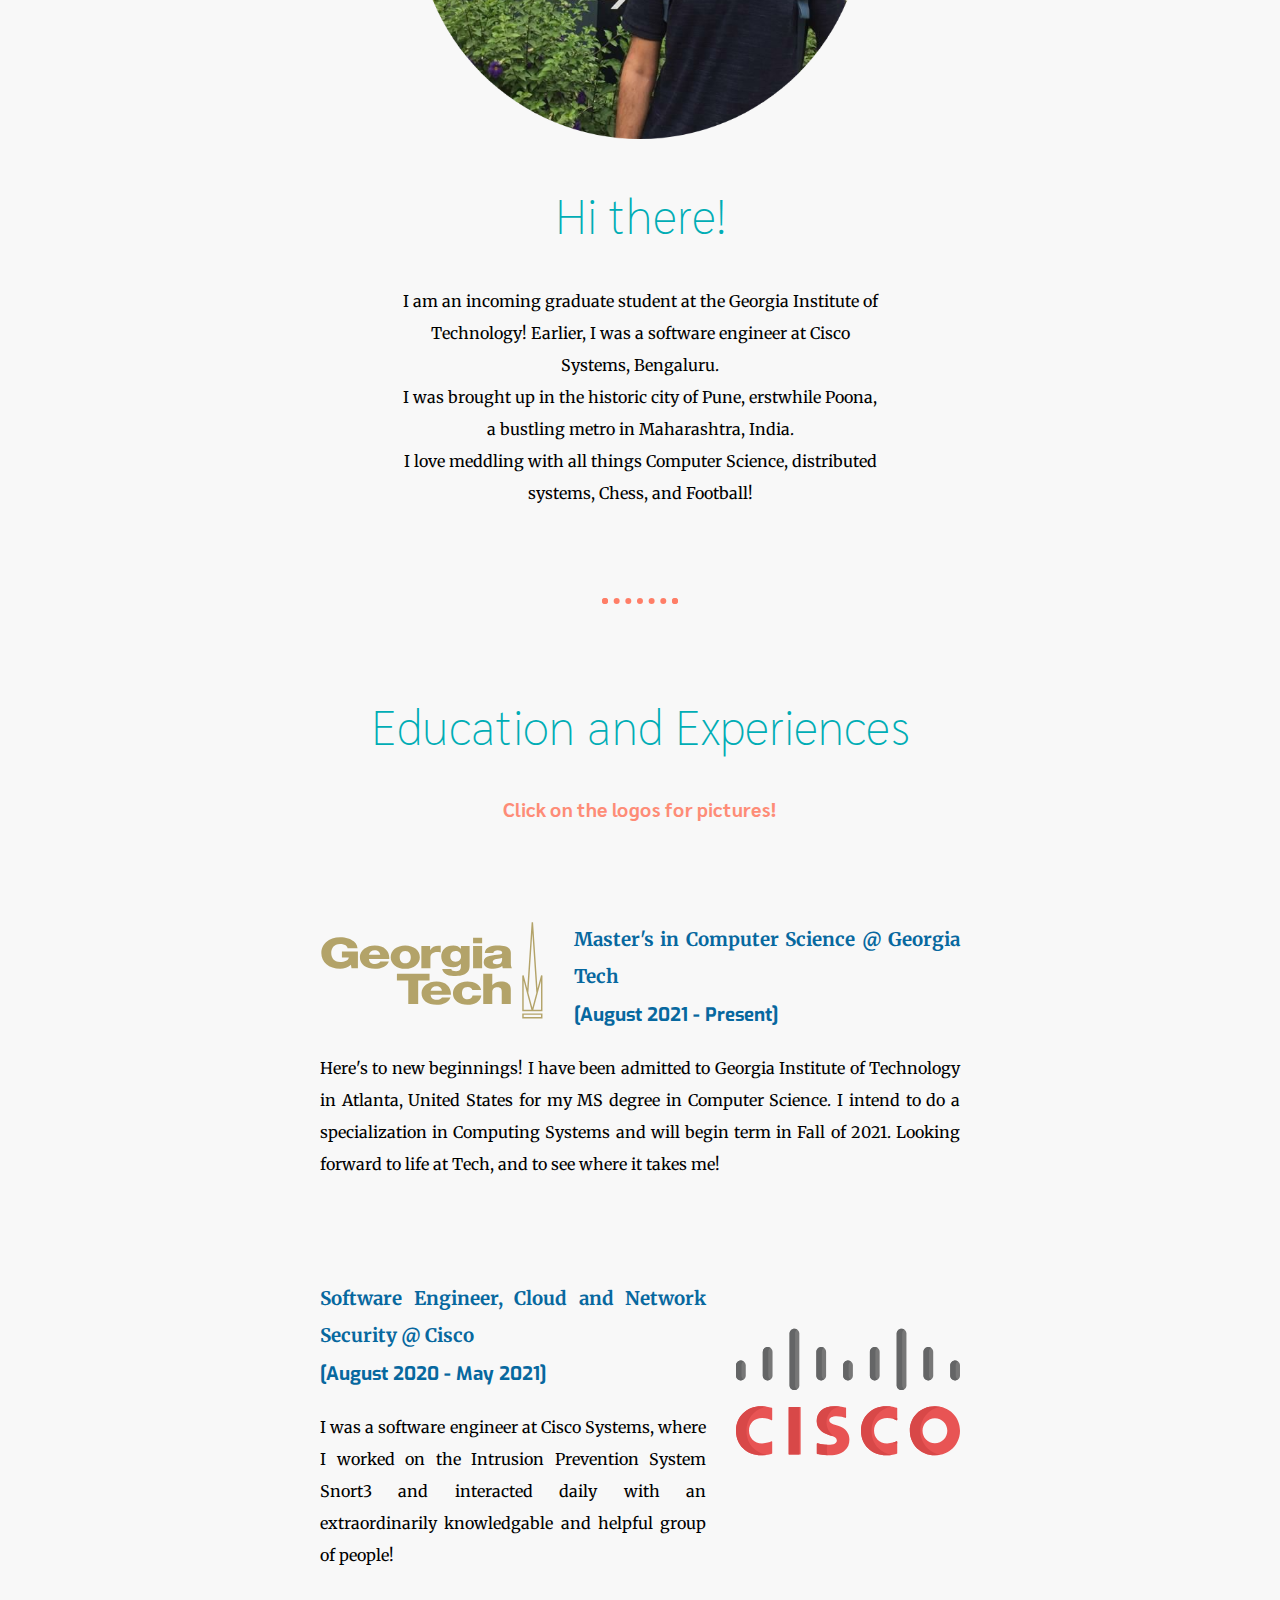
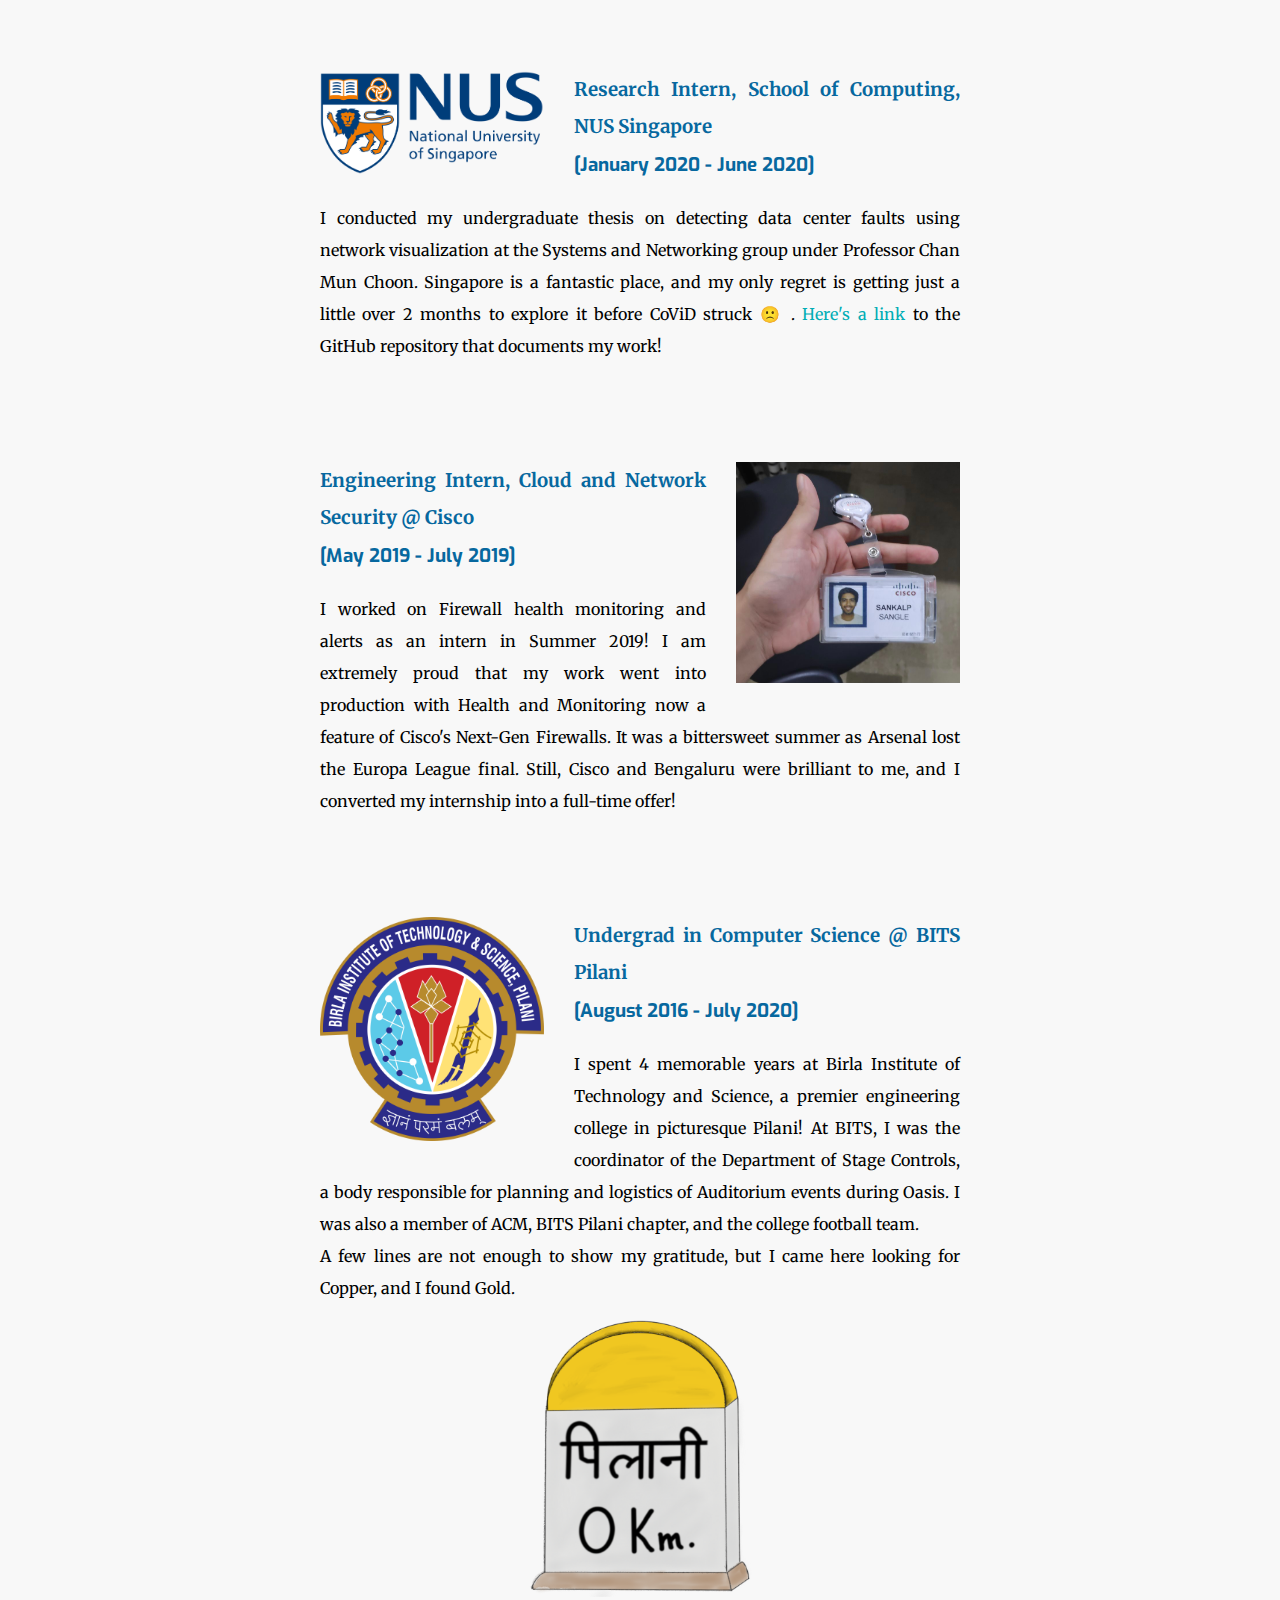
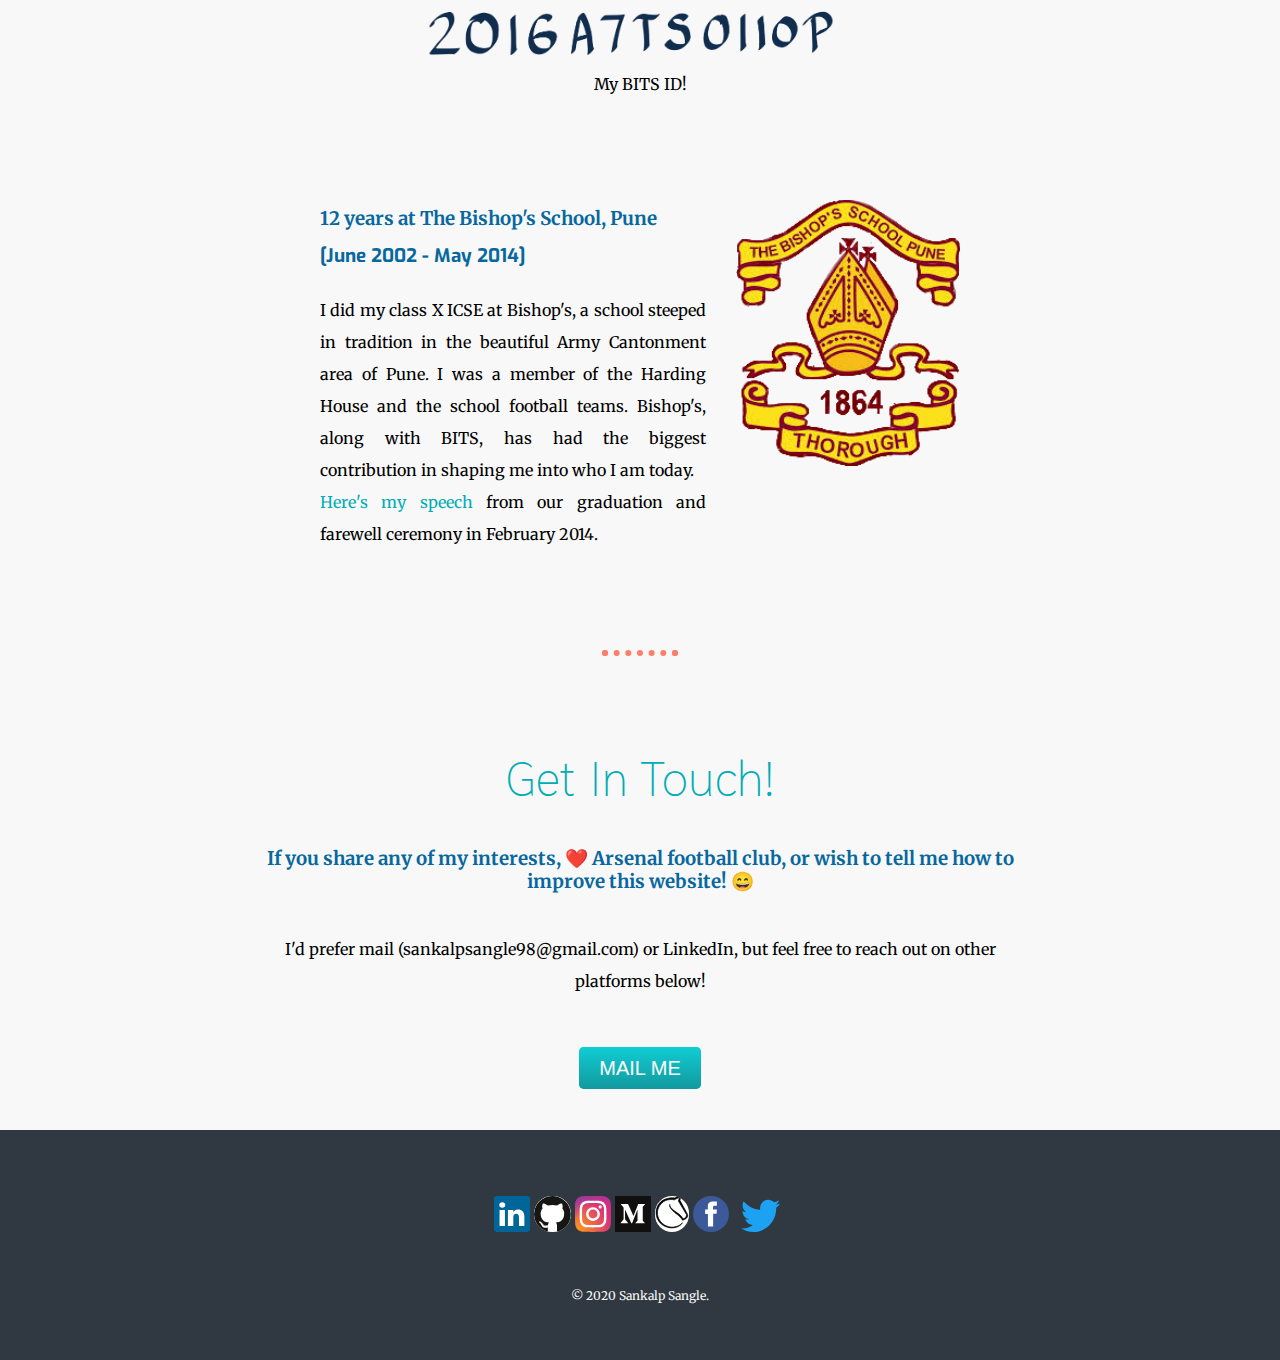
==== commit 61434223: "Changed favicon tag" ====
--- a/index.html
+++ b/index.html
@@ -4,9 +4,8 @@
 <head>
   <meta charset="UTF-8" />
   <meta name="viewport" content="width=device-width, initial-scale=1.0" />
-  <link rel="shortcut icon" type="image/png" href="img/SS.png"/>
+  <link rel="icon" type="image/png" href="img/SS.png"/>
   <link rel="stylesheet" href="css/styles.css" />
-  <link rel="icon" href="favicon.jpg" />
   <link href="https://fonts.googleapis.com/css2?family=Dancing+Script:wght@500&display=swap" rel="stylesheet" />
   <link rel="preconnect" href="https://fonts.gstatic.com" />
   <link href="https://fonts.googleapis.com/css2?family=Merriweather:wght@300;400&display=swap" rel="stylesheet" />
--- a/css/styles.css
+++ b/css/styles.css
@@ -6,7 +6,6 @@
 
 .siteheader {
   font-family: 'Dancing Script', cursive;
-  /* color:#303841; */
   color: #f8f8f8;
   float:left;
   font-size:135%;
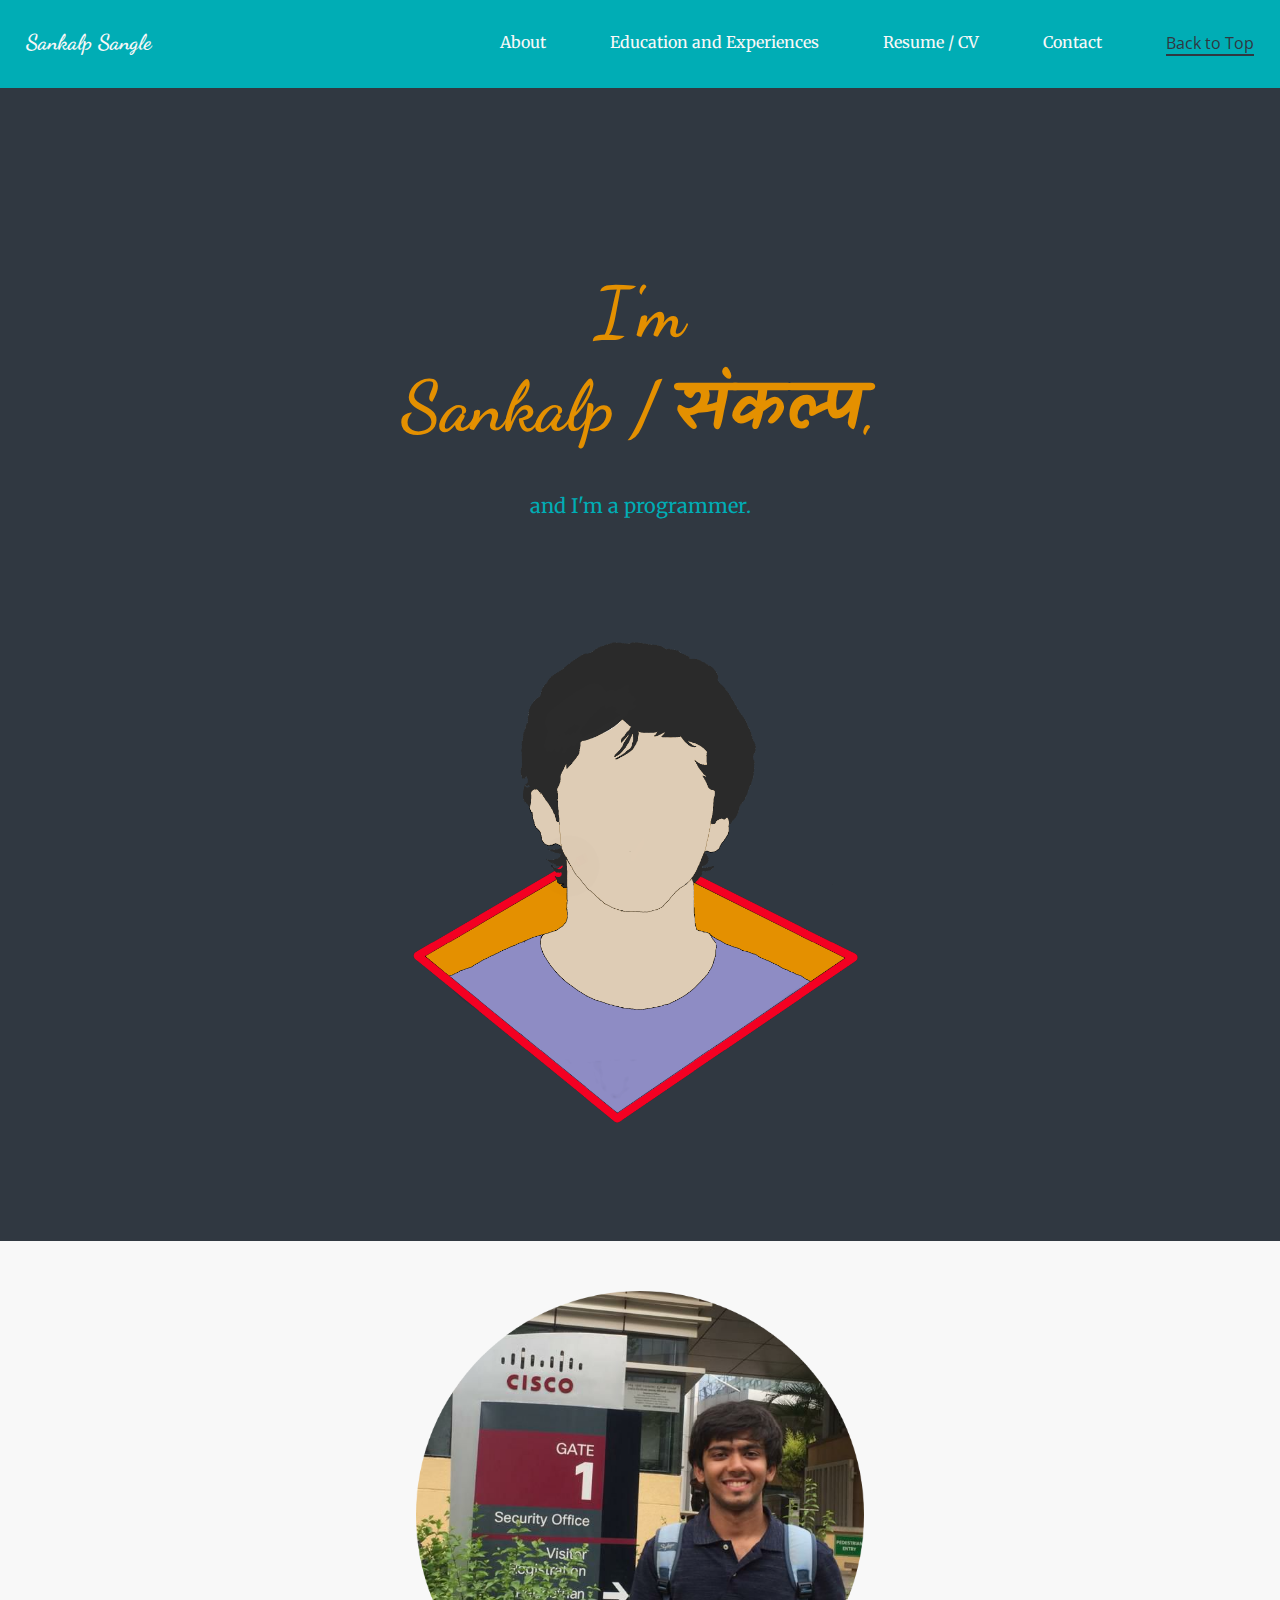
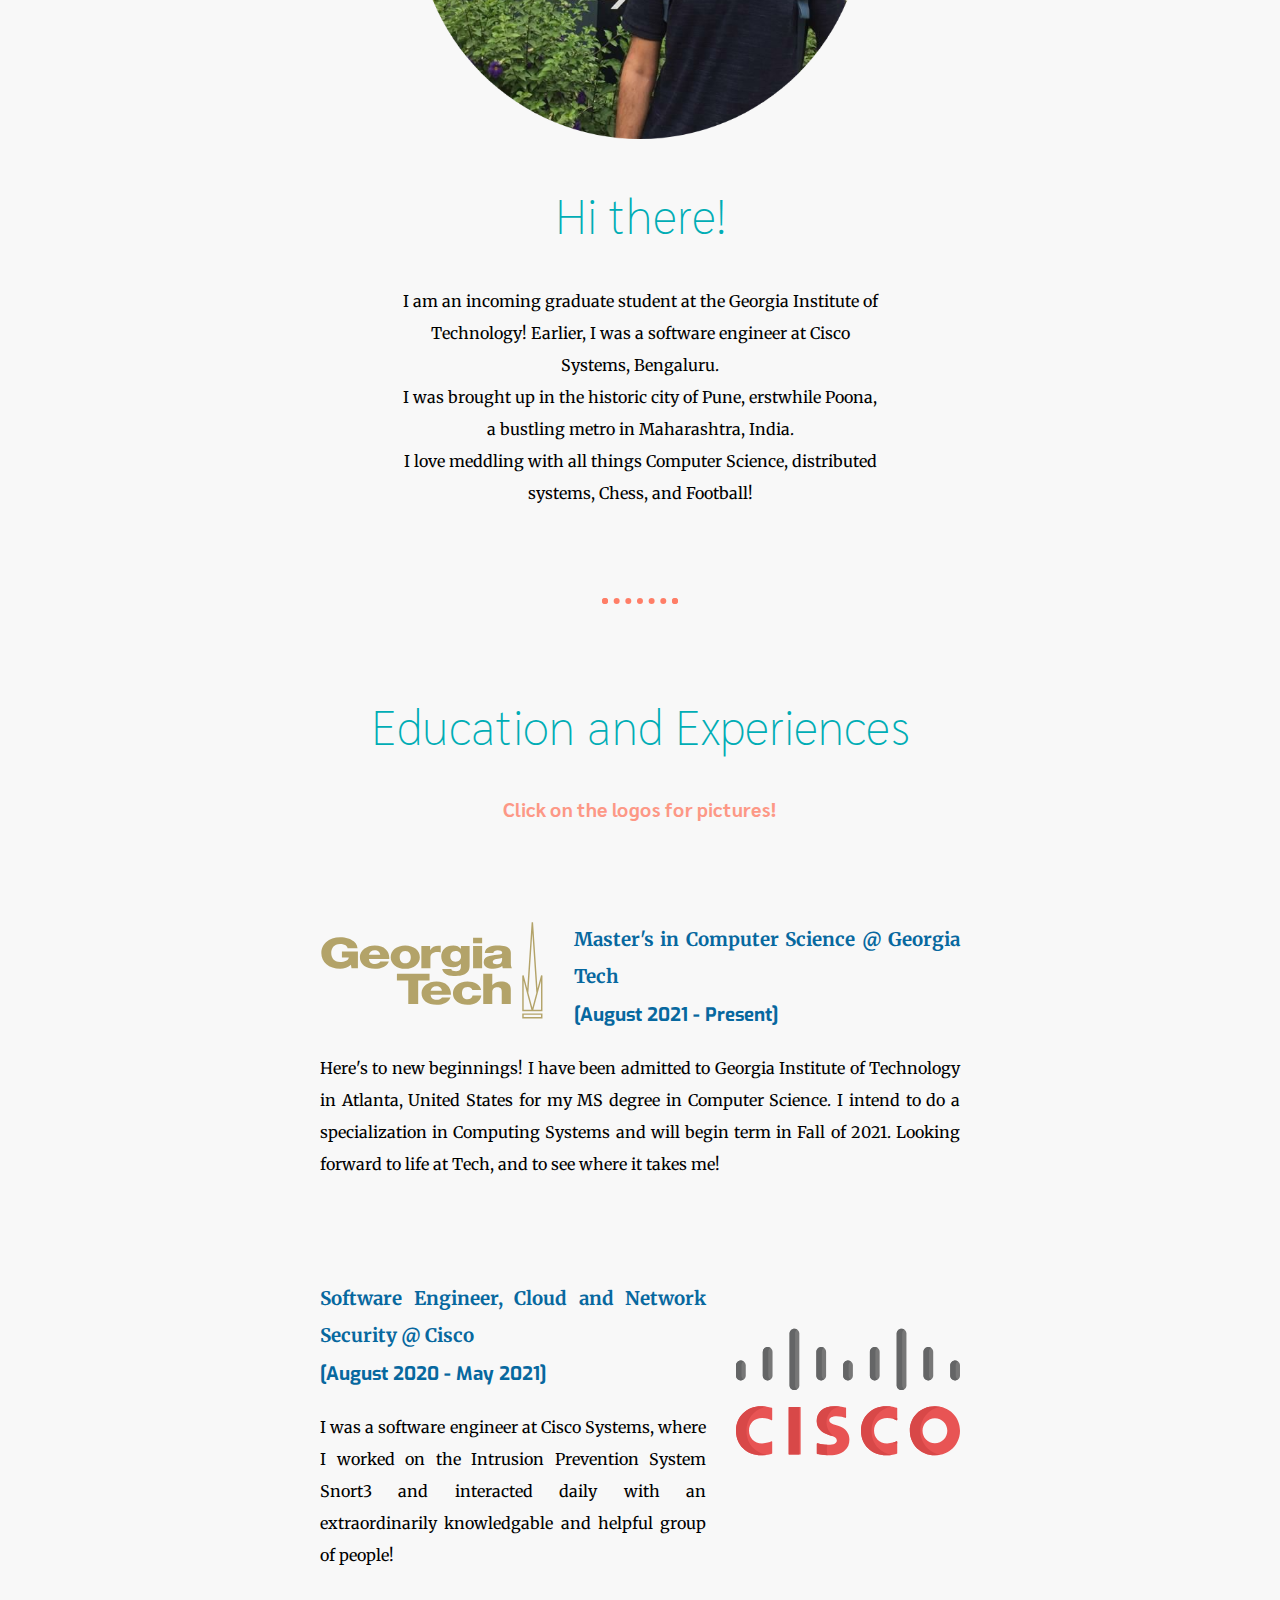
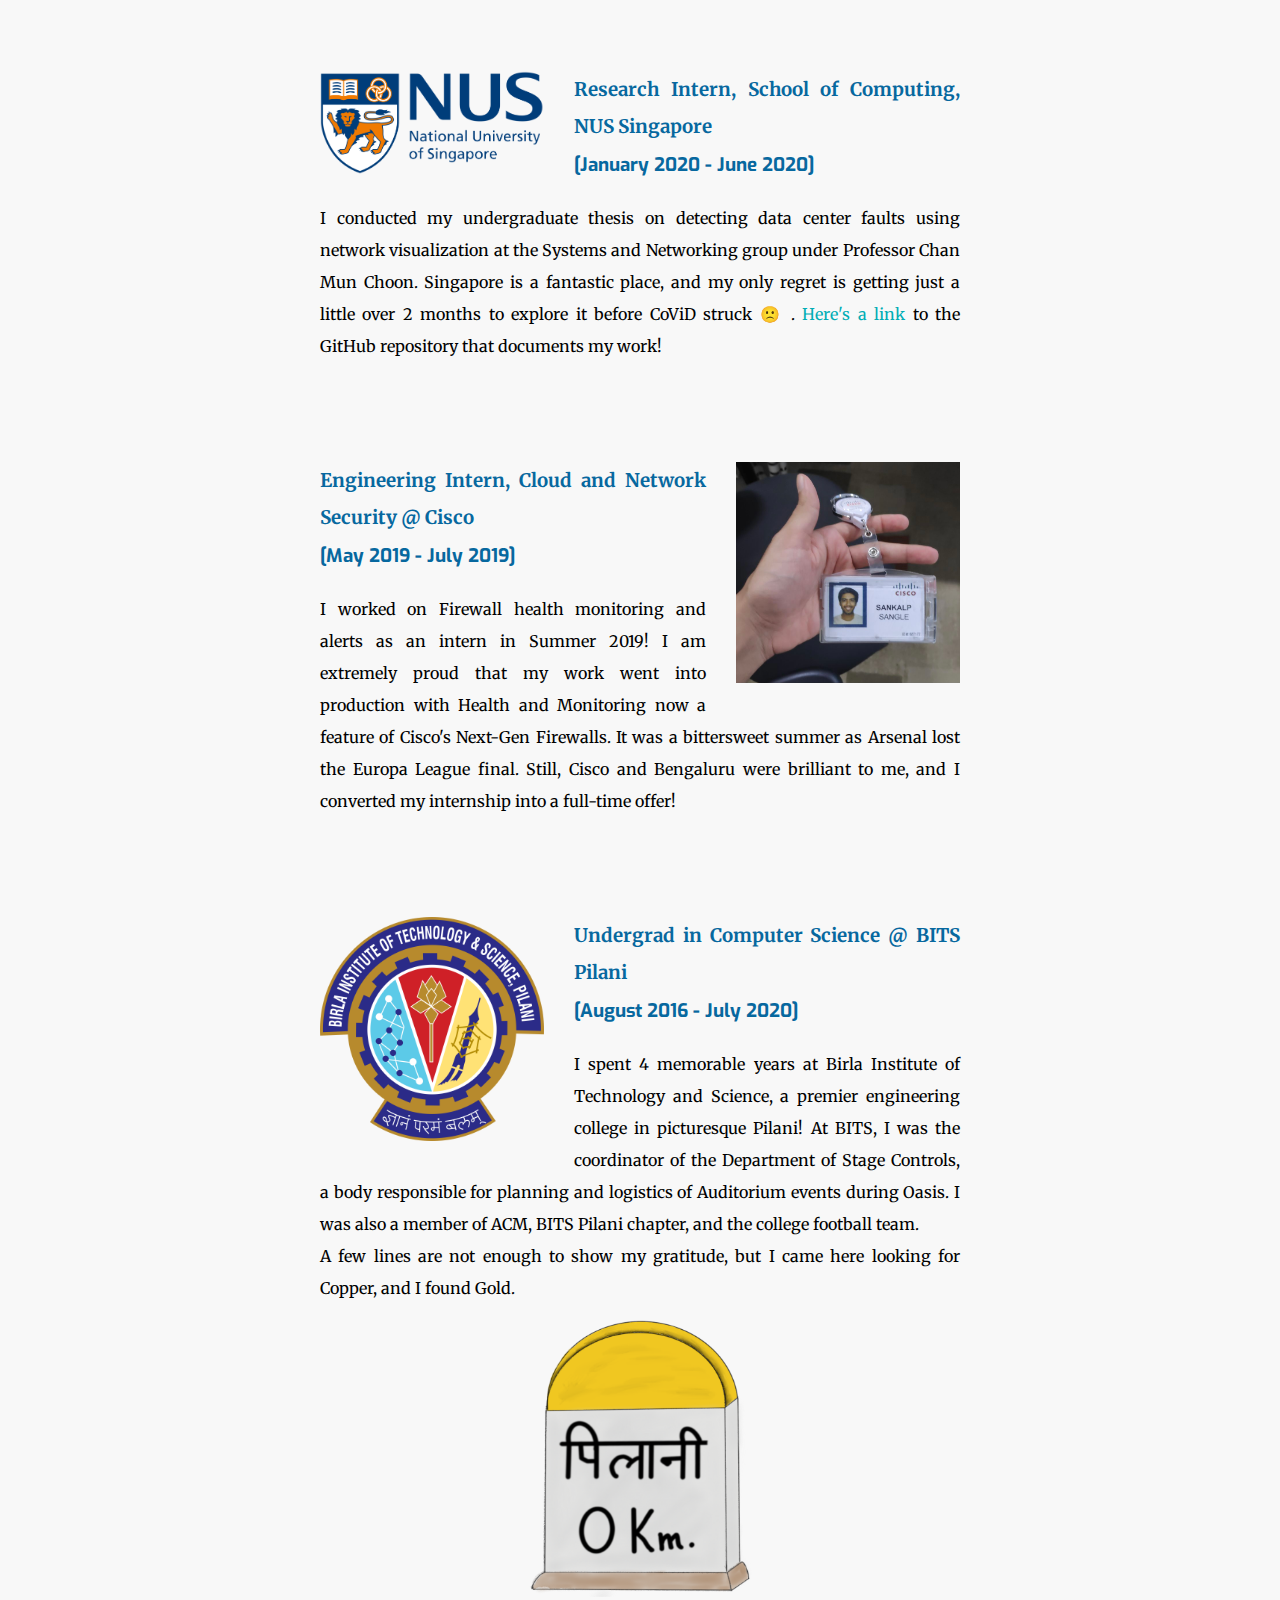
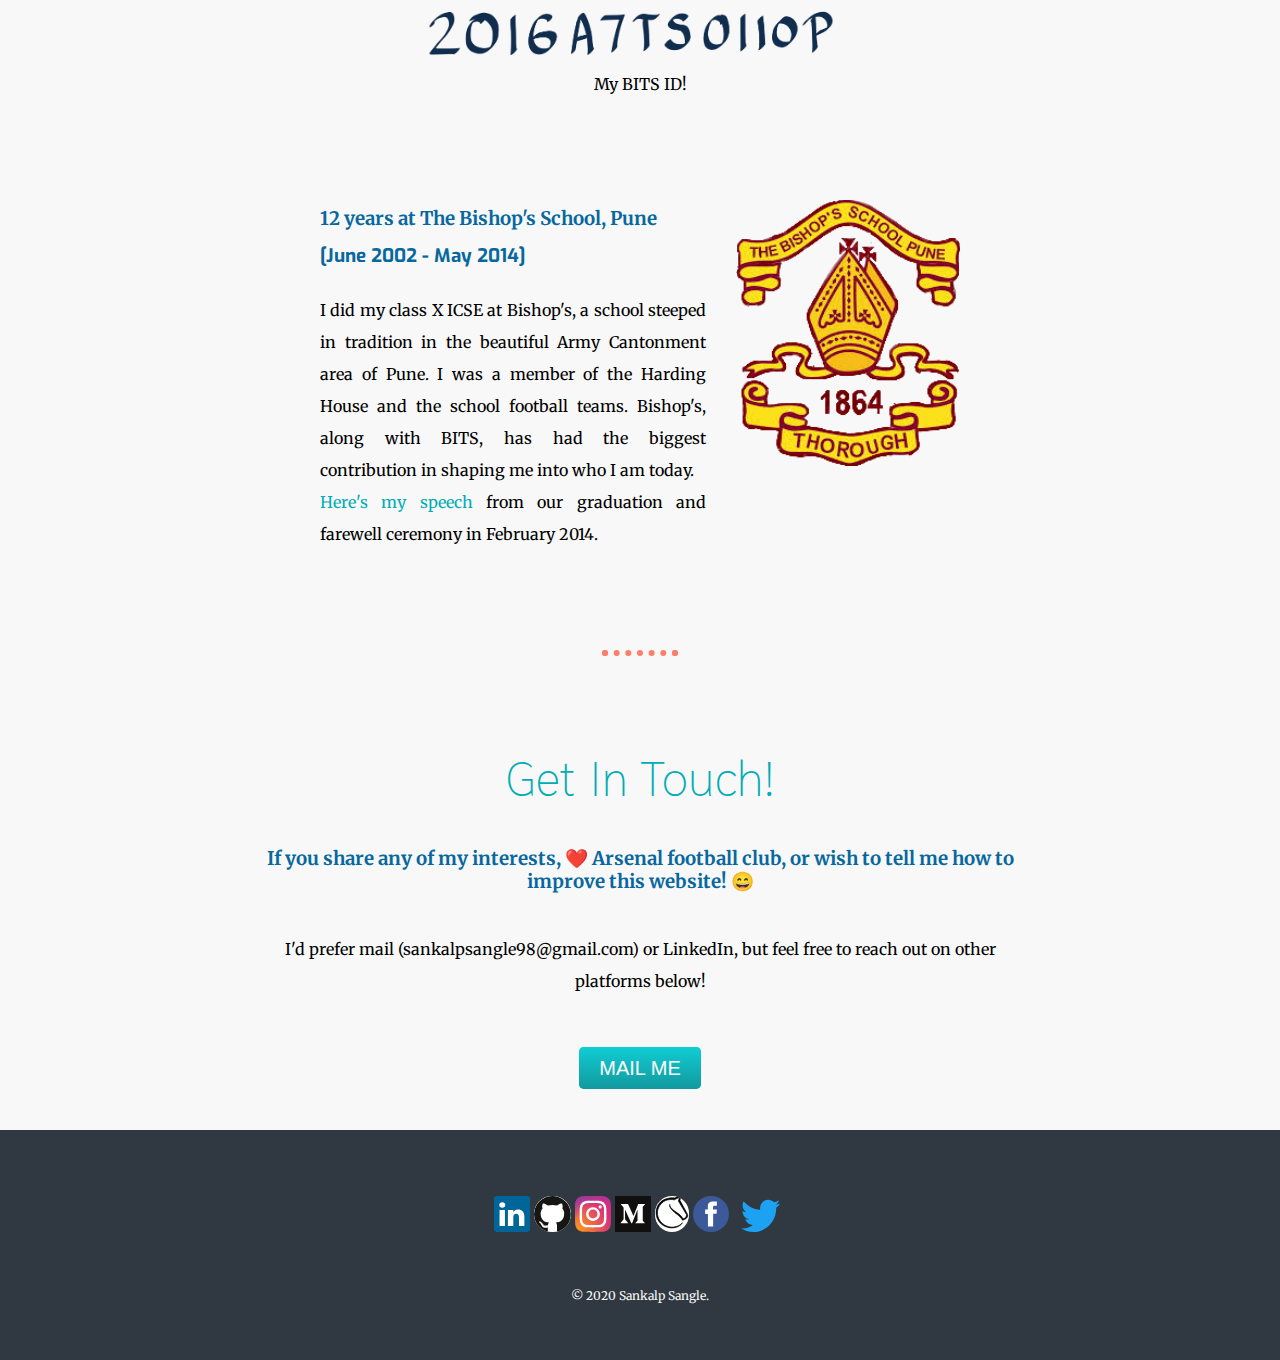
==== commit 126fb329: "Added SEO stuff, no clue if it works" ====
--- a/index.html
+++ b/index.html
@@ -4,6 +4,12 @@
 <head>
   <meta charset="UTF-8" />
   <meta name="viewport" content="width=device-width, initial-scale=1.0" />
+  <meta name="author" content="Sankalp Sangle">
+  <meta name="title" content="Sankalp Sangle">
+  <meta name="keywords" content="sankalp, sangle, BITS, Georgia, software, developer, engineer">
+  <meta name="description" content="Website of Sankalp Sangle, graduate student at Georgia Institute of Technology">
+  <meta name="og:title" content="Sankalp Sangle">
+  <meta name="og:description" content="Website of Sankalp Sangle, graduate student at Georgia Institute of Technology">
   <link rel="icon" type="image/png" href="img/SS.png"/>
   <link rel="stylesheet" href="css/styles.css" />
   <link href="https://fonts.googleapis.com/css2?family=Dancing+Script:wght@500&display=swap" rel="stylesheet" />
@@ -54,11 +60,11 @@
     <h1 class="Header">I'm<br> Sankalp / <span class="devanagri">संकल्प</span>,</h1>
     <p class="Header-footer">and I'm a programmer.</p>
     <br />
-    <img class="drawing" src="img/drawing.svg" alt="mountain-img" />
+    <img class="drawing" src="img/drawing.svg" alt="A minimalist drawing of Sankalp Sangle" />
   </div>
   <div class="middle-container">
     <div class="profile">
-      <img src="img/circle-cropped.png" class="profile-pic" id="about" />
+      <img src="img/circle-cropped.png" class="profile-pic" id="A picture of Sankalp Sangle at Cisco" />
       <h2>Hi there!</h2>
       <p class="profile-desc">
         I am an incoming graduate student at the Georgia Institute of Technology! Earlier, I was a
@@ -77,7 +83,7 @@
 
       <div class="experience-row">
 
-        <a href="/gatech.html"><img class="left-img" src="img/gatech.svg" alt="" /></a>
+        <a href="/gatech.html"><img class="left-img" src="img/gatech.svg" alt="The logo of Georgia Institute of Technology, Sankalp's college" /></a>
 
         <div class="exp-desc">
           <h3>
@@ -94,7 +100,7 @@
       </div>
 
       <div class="experience-row">
-        <a href="/ciscowork.html"><img class="right-img" src="img/cisco.svg" alt="" /></a>
+        <a href="/ciscowork.html"><img class="right-img" src="img/cisco.svg" alt="The logo of Cisco, where Sankalp Sangle worked" /></a>
         <div class="exp-desc">
           <h3>
             Software Engineer, Cloud and Network Security @ Cisco<br /><span class="date">
@@ -109,7 +115,7 @@
       </div>
 
       <div class="experience-row">
-        <a href="/singapore.html"><img class="left-img" src="img/nus.png" alt="" /></a>
+        <a href="/singapore.html"><img class="left-img" src="img/nus.png" alt="The logo of NUS, where Sankalp Sangle did his thesis" /></a>
         <div class="exp-desc">
           <h3>
             Research Intern, School of Computing, NUS Singapore <br /><span class="date">[January 2020 - June
@@ -131,7 +137,7 @@
 
 
       <div class="experience-row">
-        <a href="/ciscointern.html"><img class="right-img" src="img/intern.jpg" alt="" /></a>
+        <a href="/ciscointern.html"><img class="right-img" src="img/intern.jpg" alt="An image of Sankalp Sangle's Cisco badge" /></a>
         <div class="exp-desc">
           <h3>
             Engineering Intern, Cloud and Network Security @ Cisco <br /><span class="date">
@@ -152,7 +158,7 @@
 
       <div class="experience-row">
 
-        <a href="/bits.html"><img class="left-img" src="img/bits.png" alt="" /></a>
+        <a href="/bits.html"><img class="left-img" src="img/bits.png" alt="The logo of BITS, Sankalp Sangle's undergraduate college" /></a>
         <div class="exp-desc">
           <h3>
             Undergrad in Computer Science @ BITS Pilani <br /><span class="date">[August 2016 - July 2020]</span>
@@ -168,8 +174,8 @@
         </div>
 
         <div class="Pilani">
-          <img class="Pilani_img" src="img/Pilani.svg" alt="" /> <br>
-          <img class="BITSID" src="img/ID.svg" alt="" />
+          <img class="Pilani_img" src="img/Pilani.svg" alt="An image of a tombstone of Pilani" /> <br>
+          <img class="BITSID" src="img/ID.svg" alt="An image of Sankalp Sangle's BITS ID" />
           <br>
           <span>My BITS ID!</span>
         </div>
@@ -178,7 +184,7 @@
 
       <div class="experience-row">
 
-        <a href="/bishops.html"><img class="right-img" src="img/bishops.png" alt="" /></a>
+        <a href="/bishops.html"><img class="right-img" src="img/bishops.png" alt="The logo of The Bishop's School, where Sankalp Sangle studied." /></a>
         <div class="exp-desc">
           <h3>
             12 years at The Bishop's School, Pune <br /><span class="date">[June 2002 - May 2014]</span>
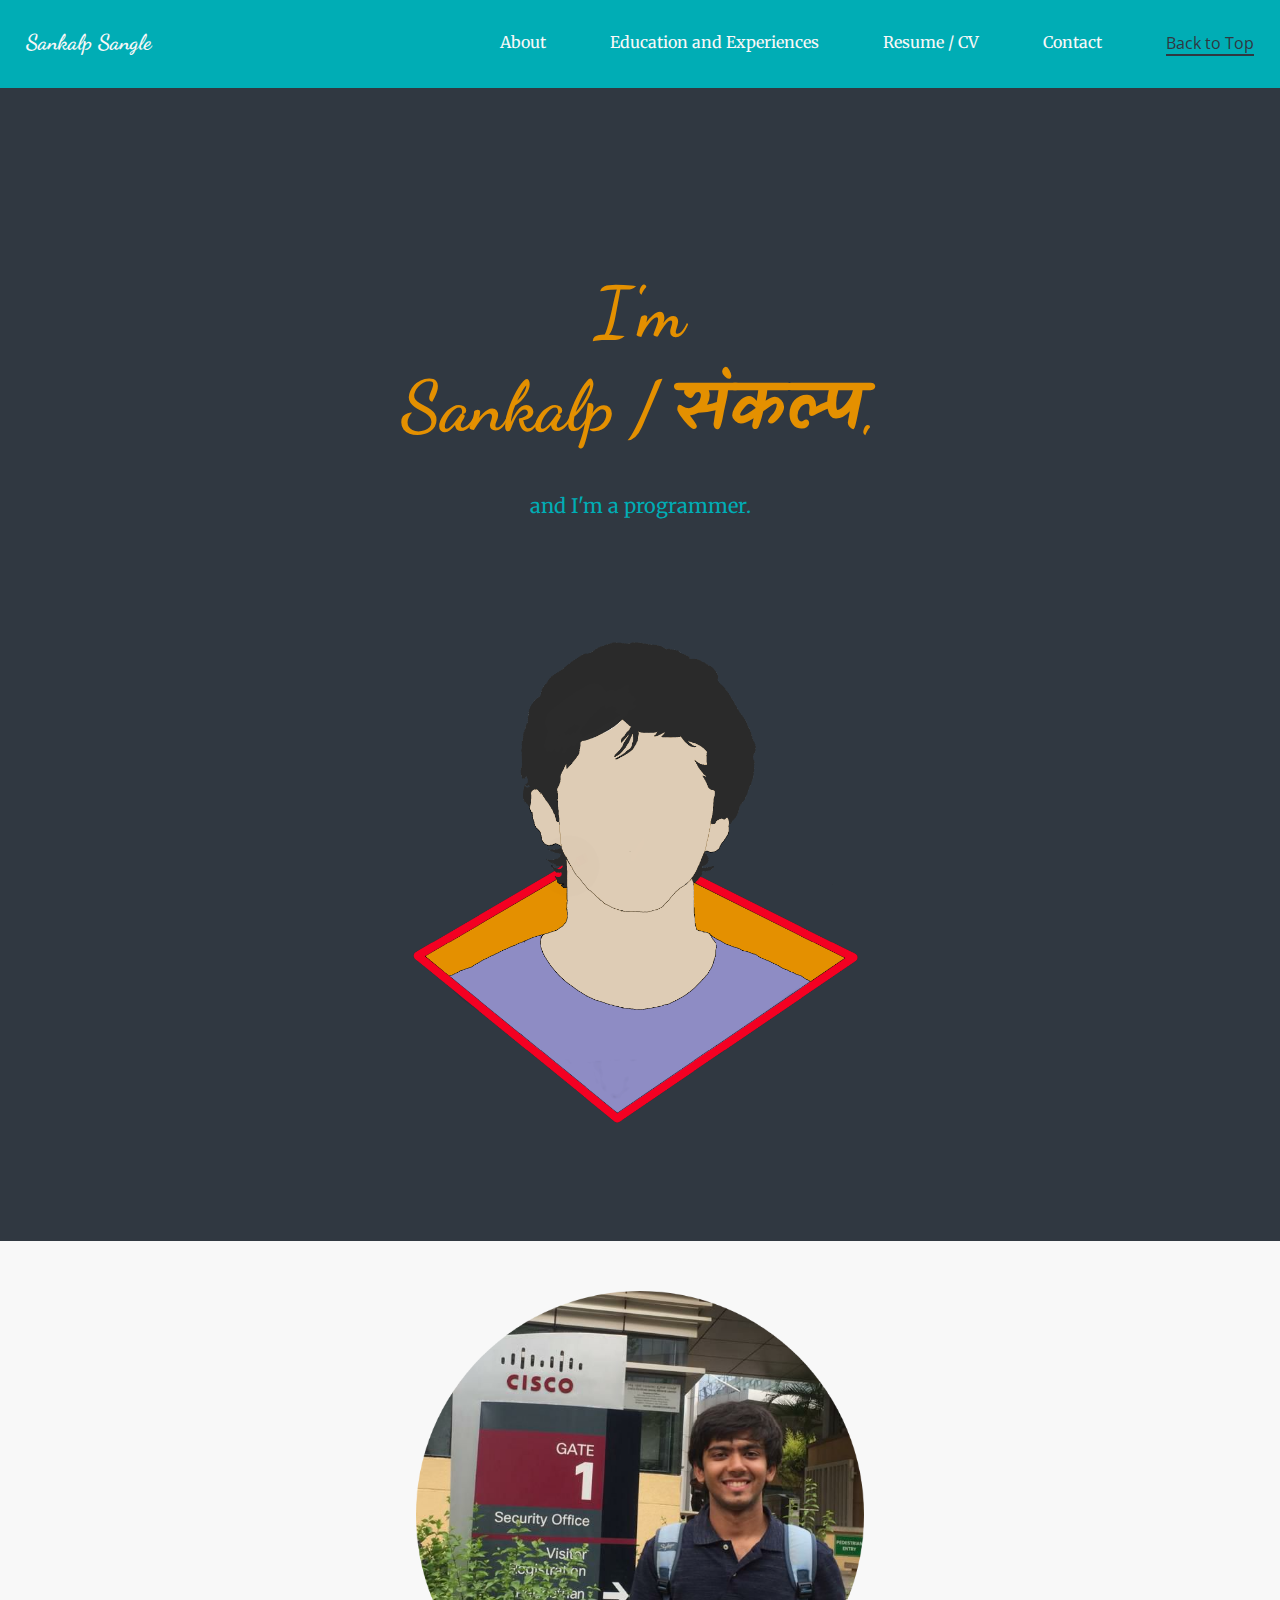
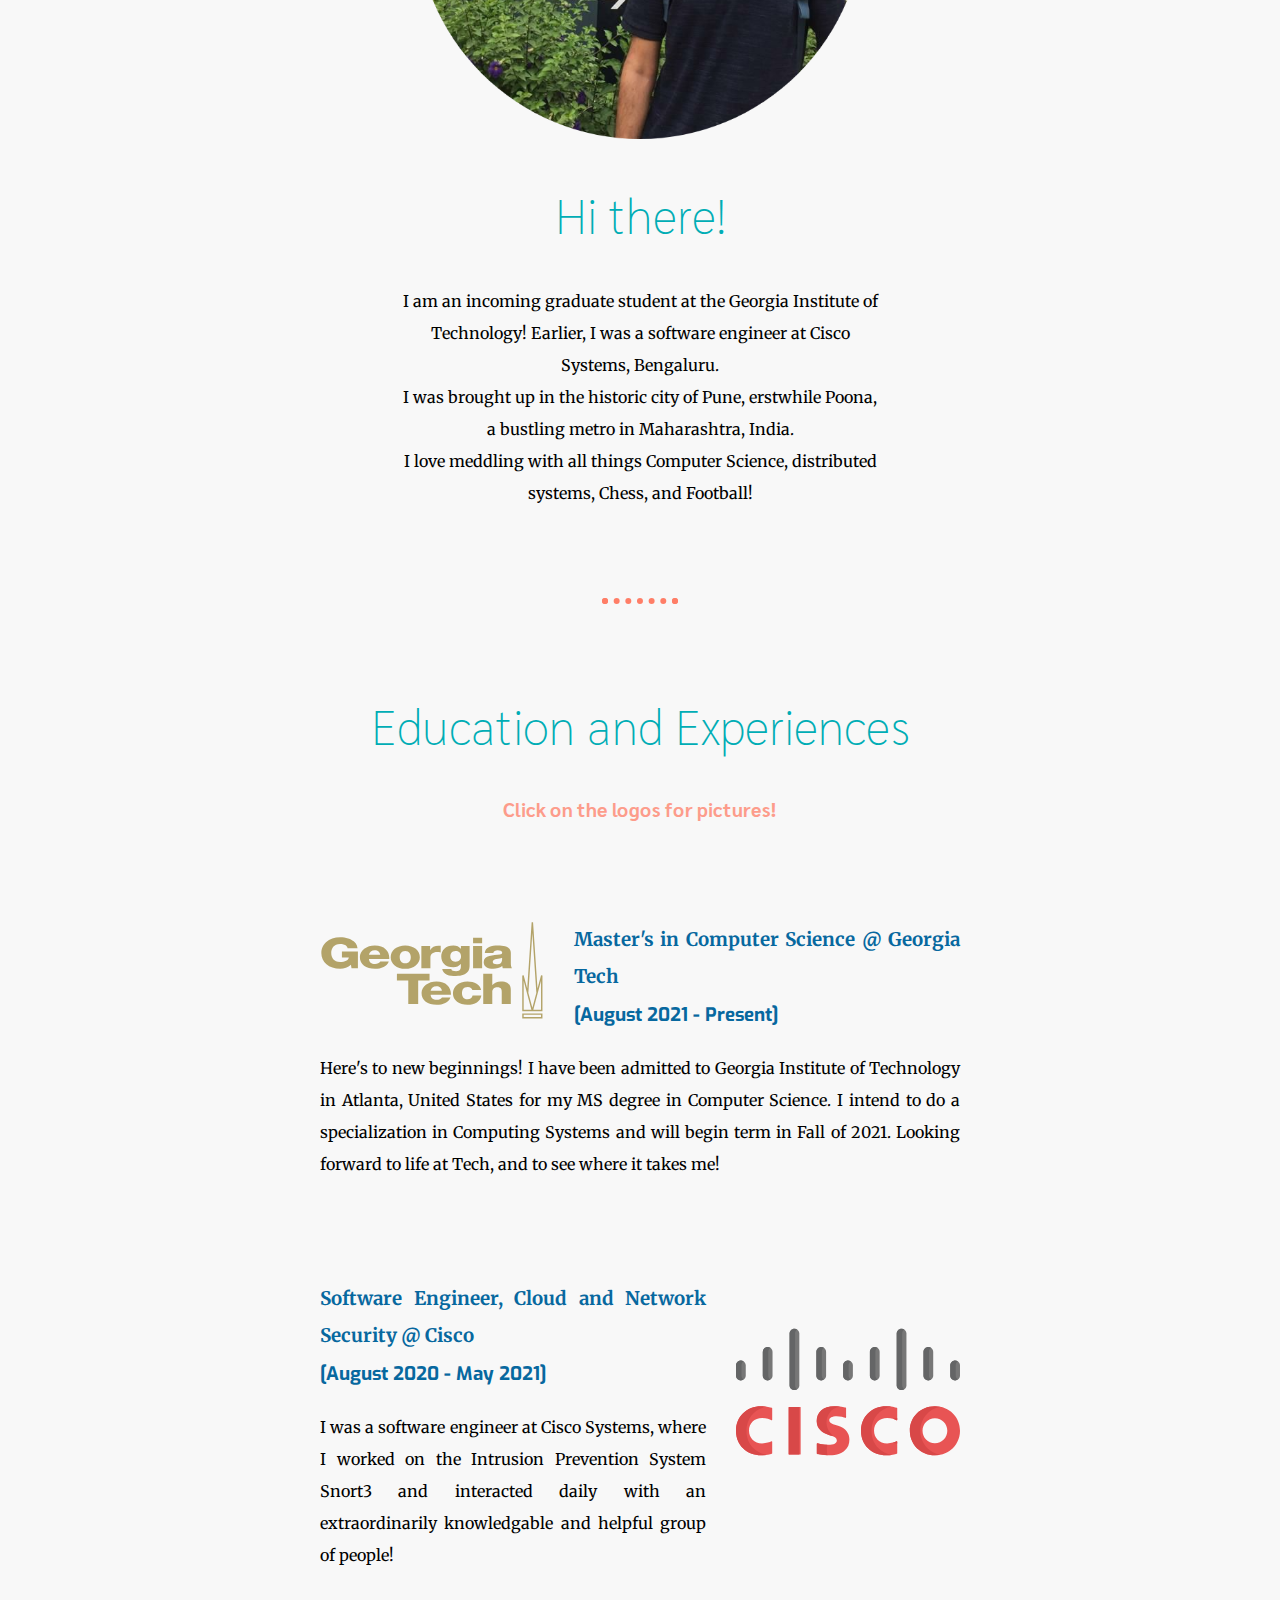
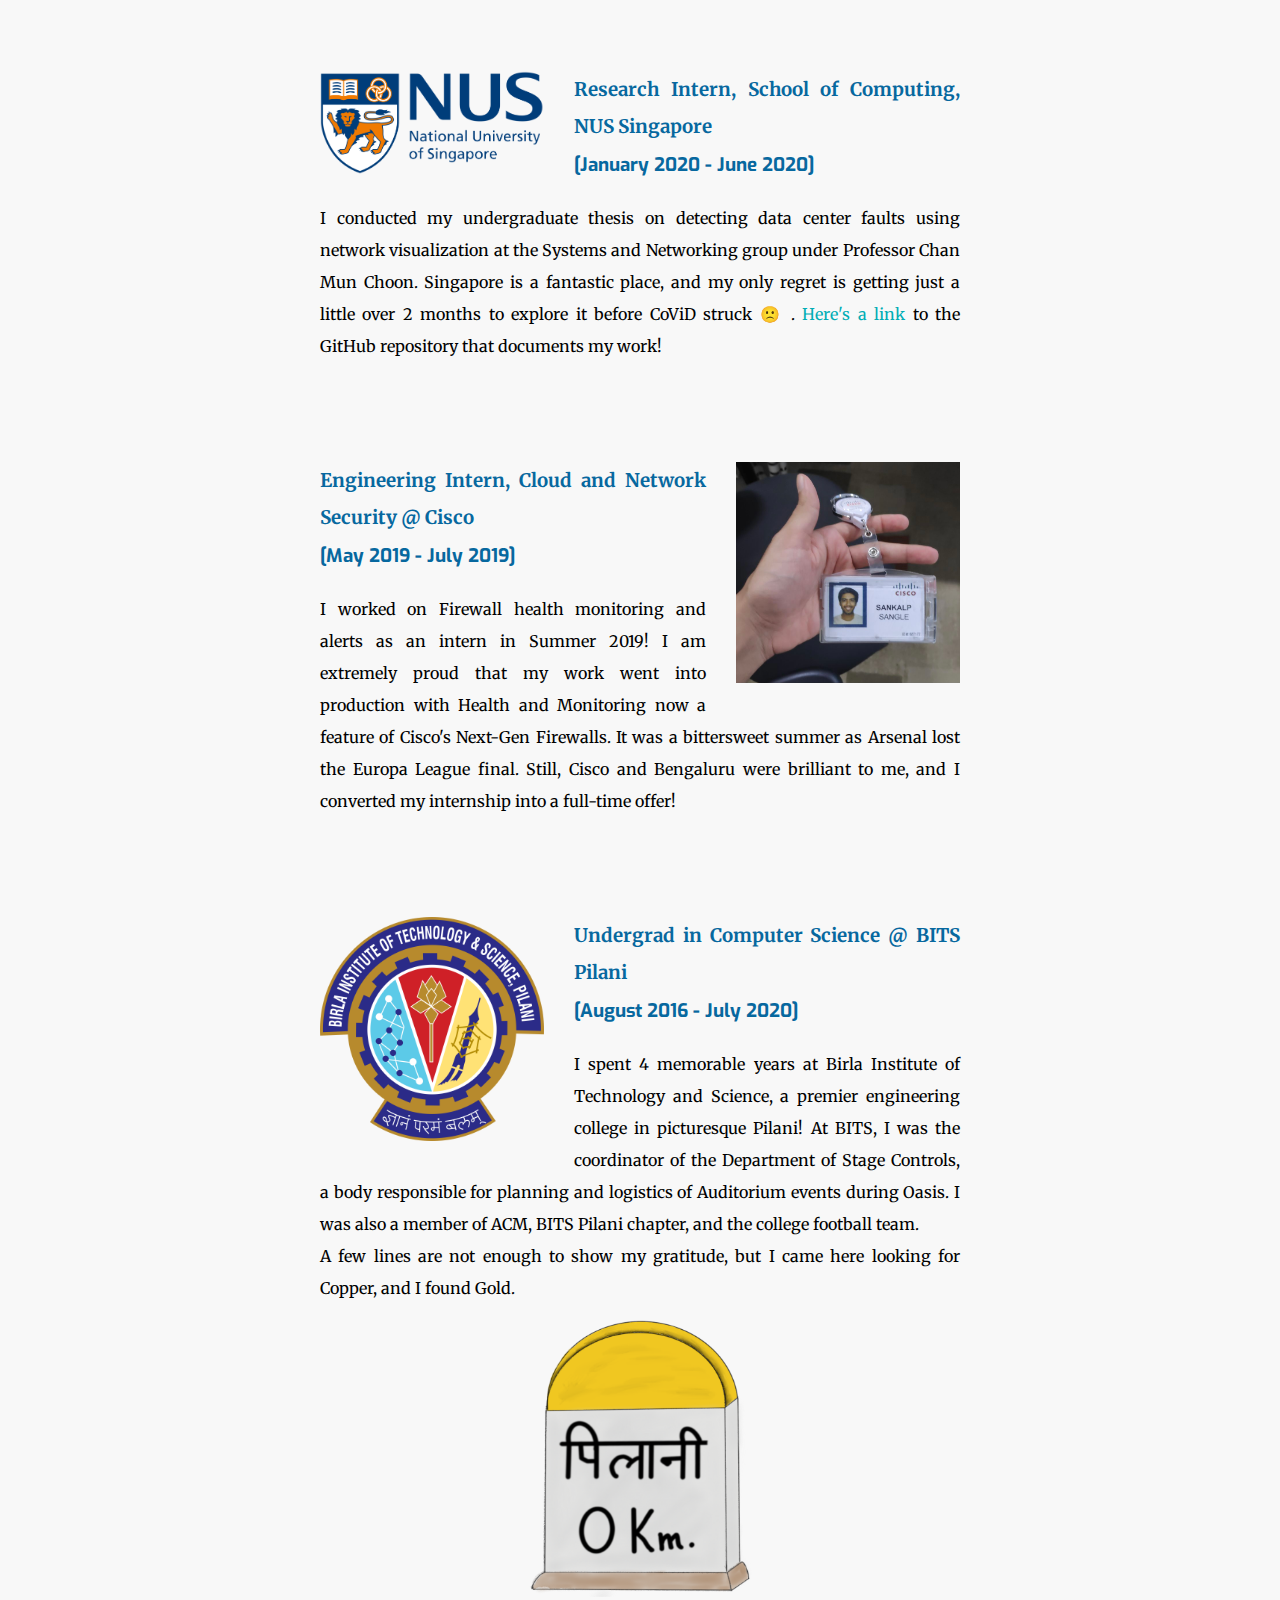
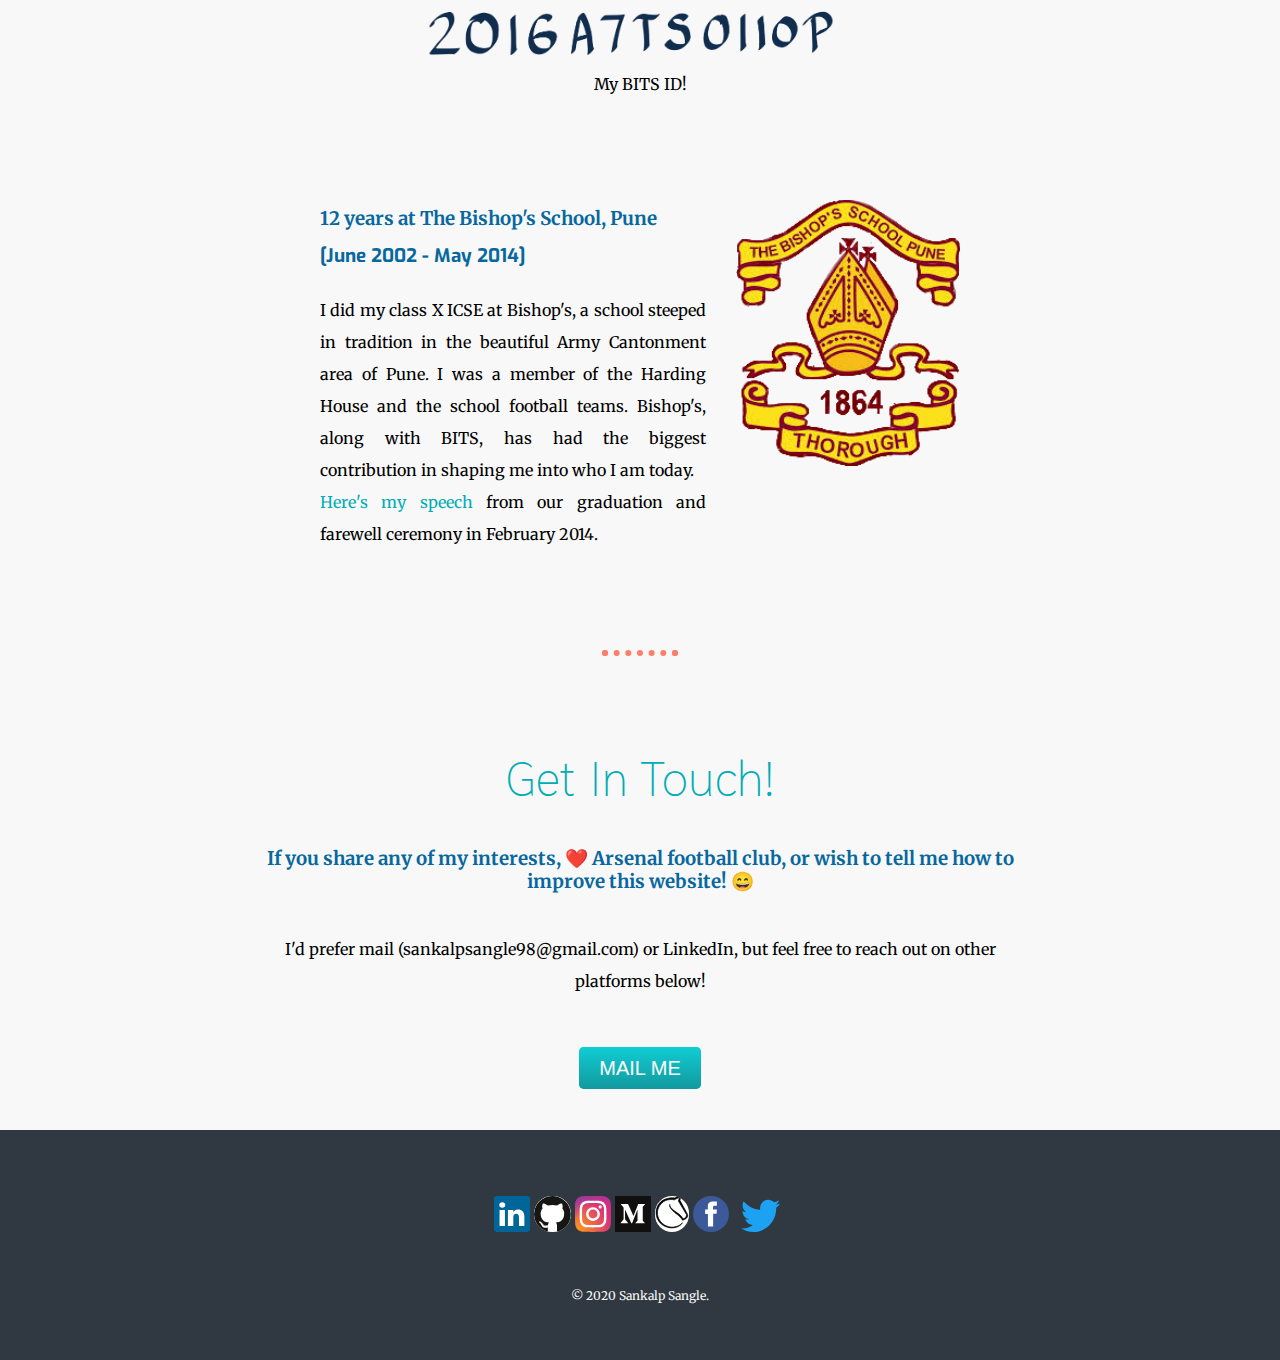
==== commit 912f8e1b: "Updated resume link" ====
--- a/index.html
+++ b/index.html
@@ -41,7 +41,7 @@
       <a class="section toplink" href="#contact-me-id">Contact</a>
     </nav>
     <a class="section toplink"
-      href="https://drive.google.com/file/d/1lgqlphWuLiOqbSjHYRVDTA3l31QkOVeY/view?usp=sharing">Resume
+      href="https://drive.google.com/file/d/1yleao21lY-9vTZUWTSPvZ58rwWRWkQic/view?usp=sharing">Resume
       / CV</a>
     <nav>
       <a class="section toplink" href="#educationandexperiences">Education and Experiences</a>
@@ -277,4 +277,4 @@
 
 </body>
 
-</html>+</html>
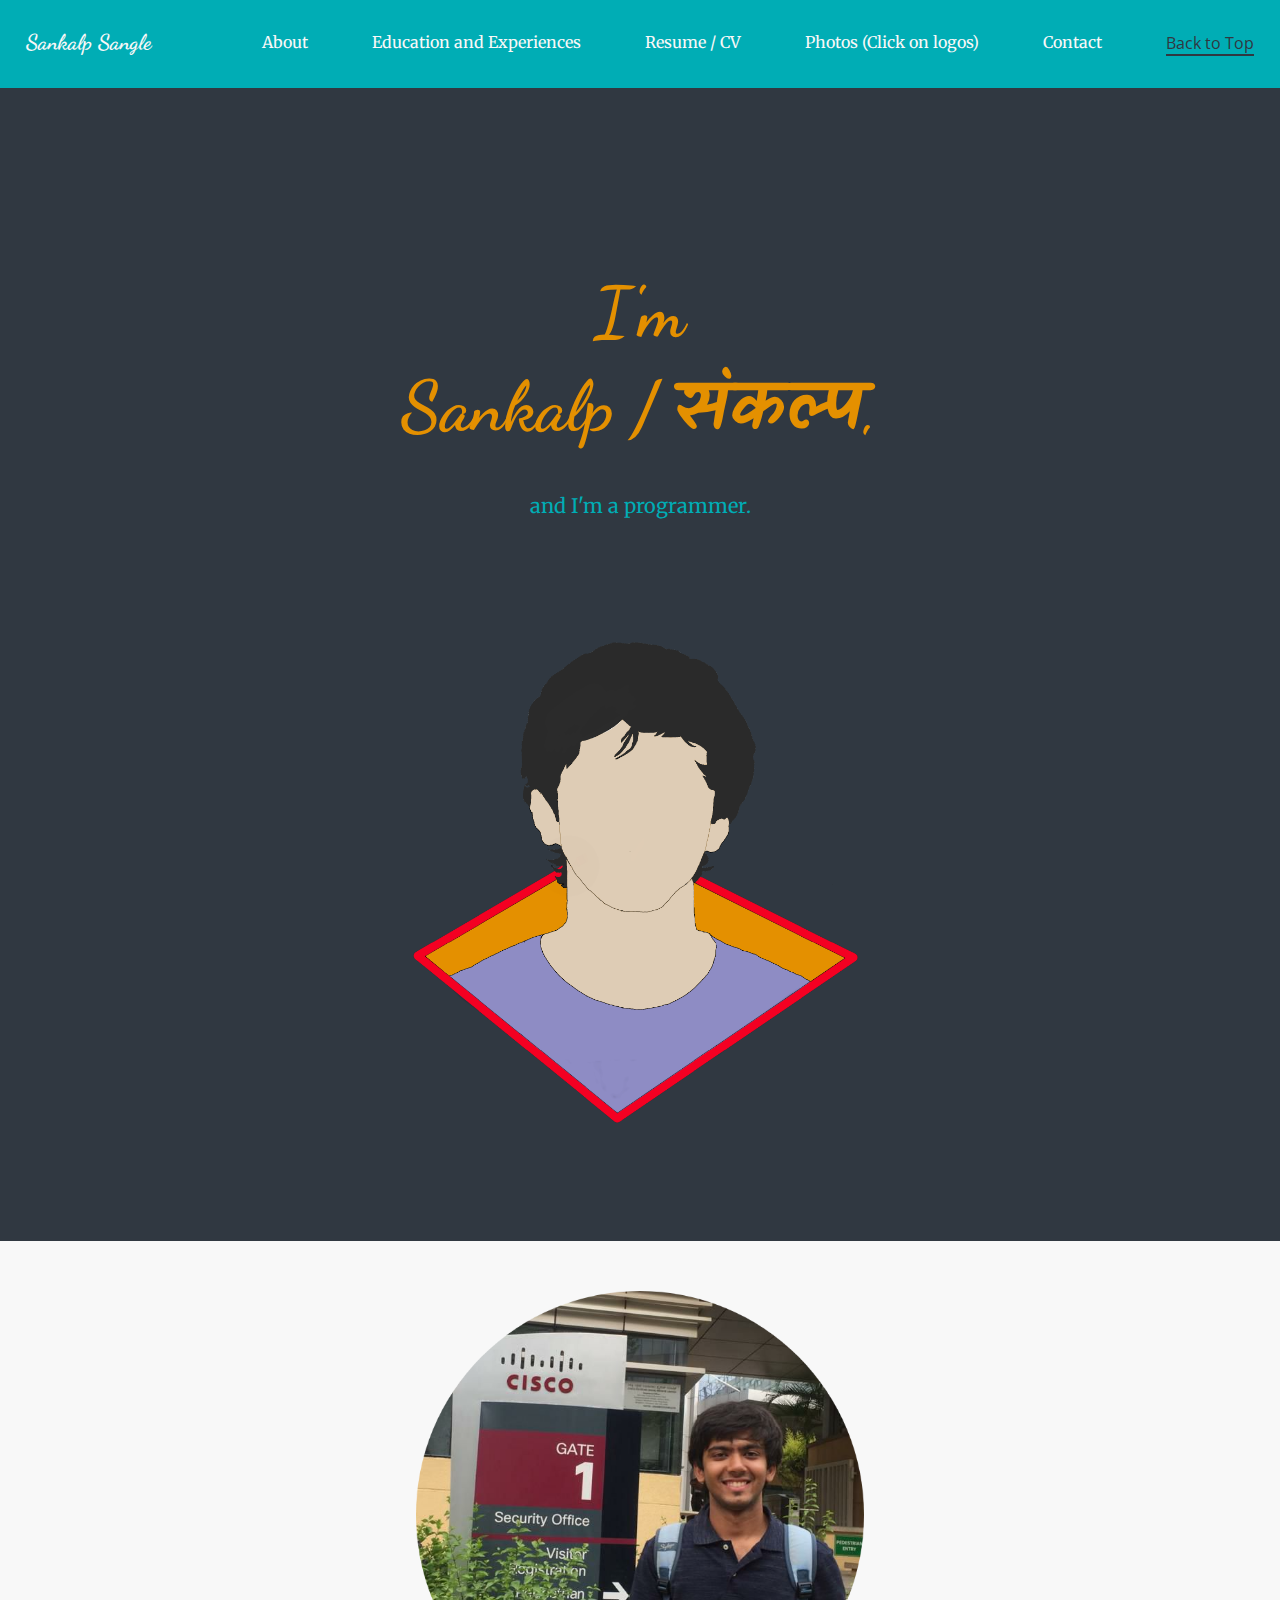
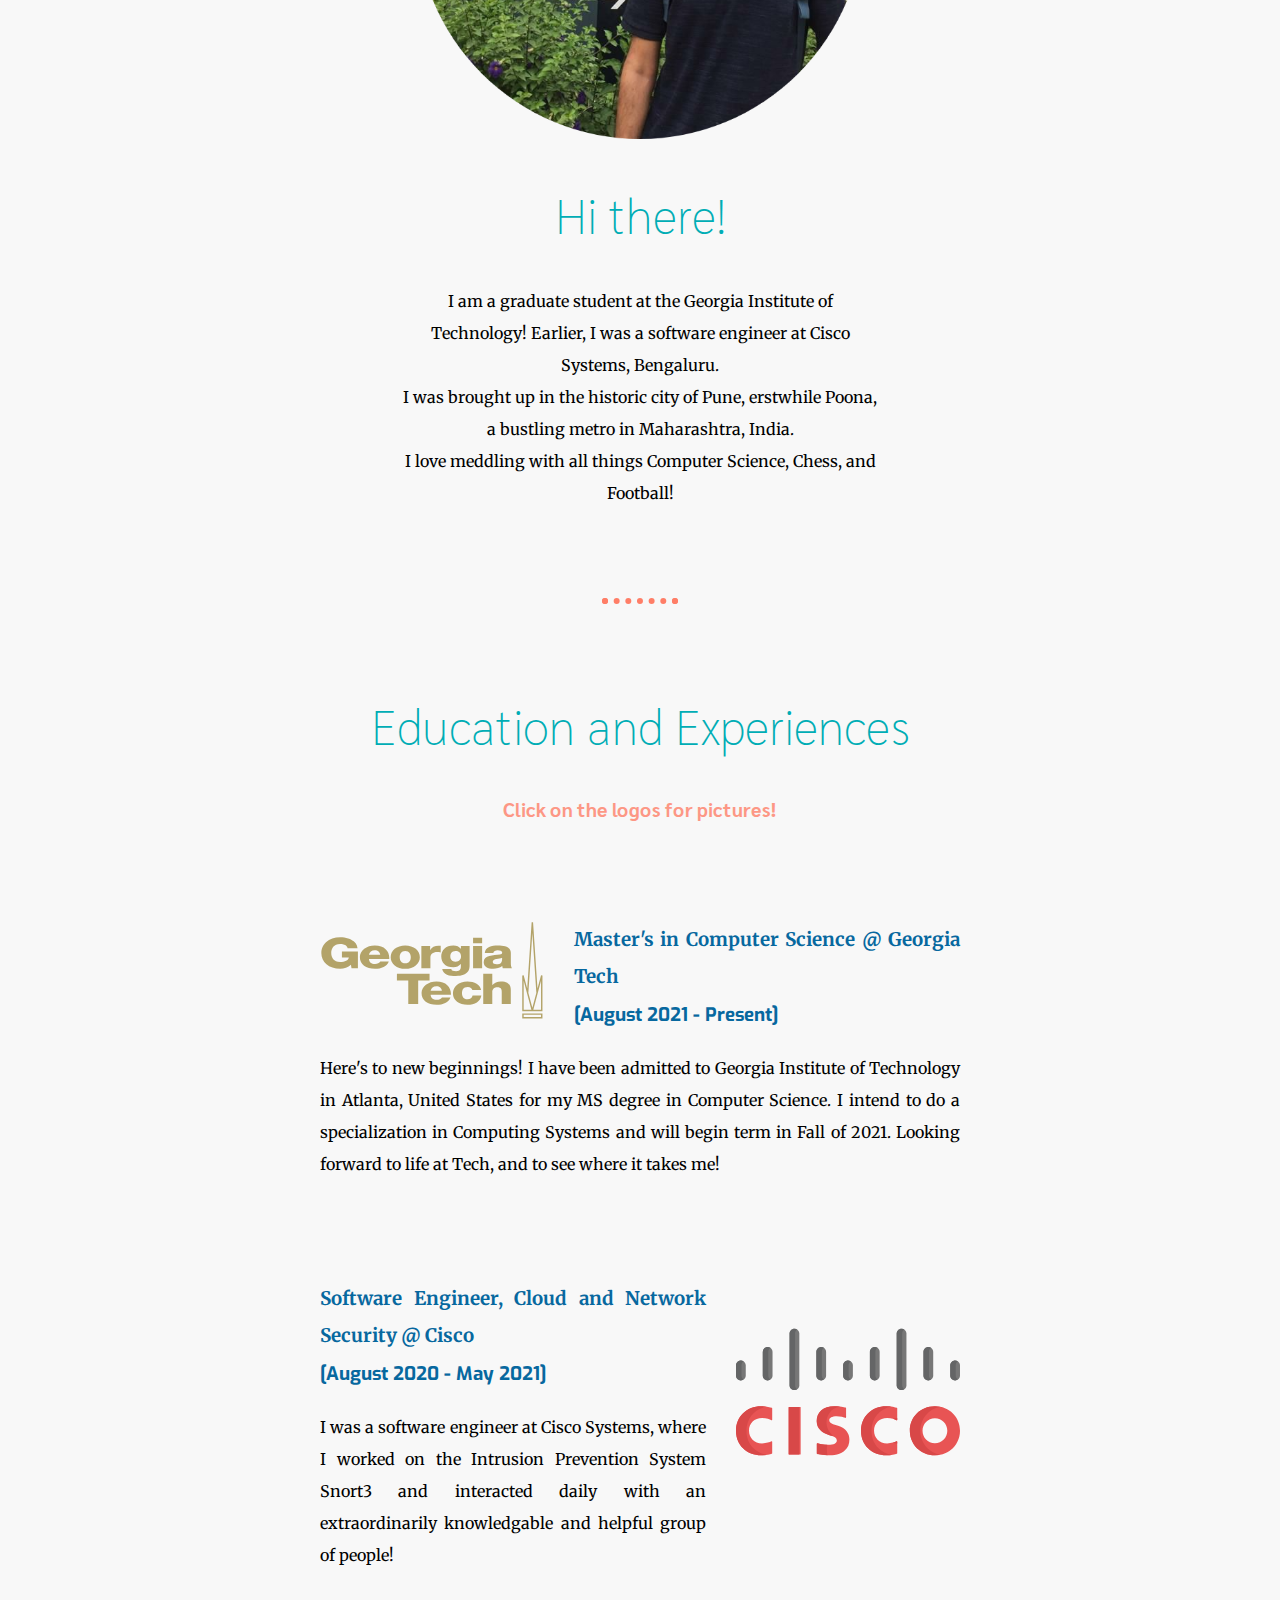
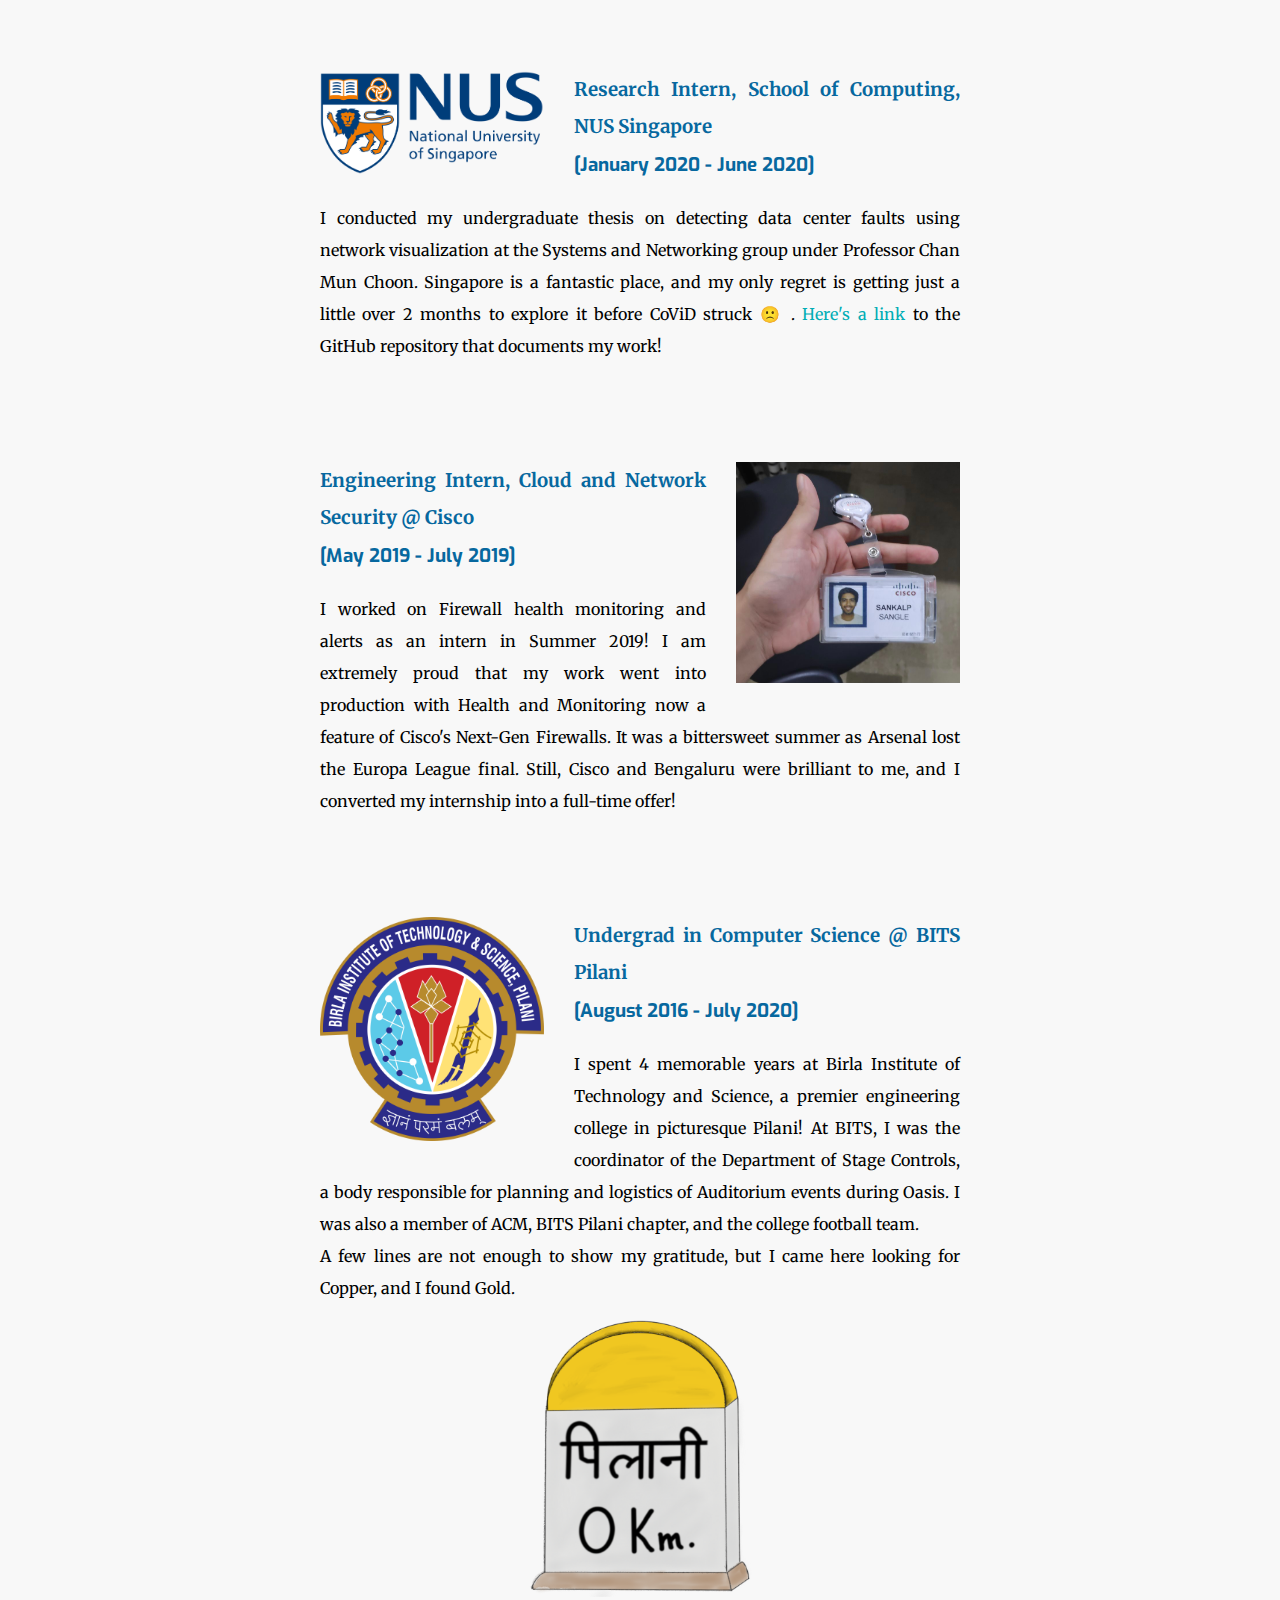
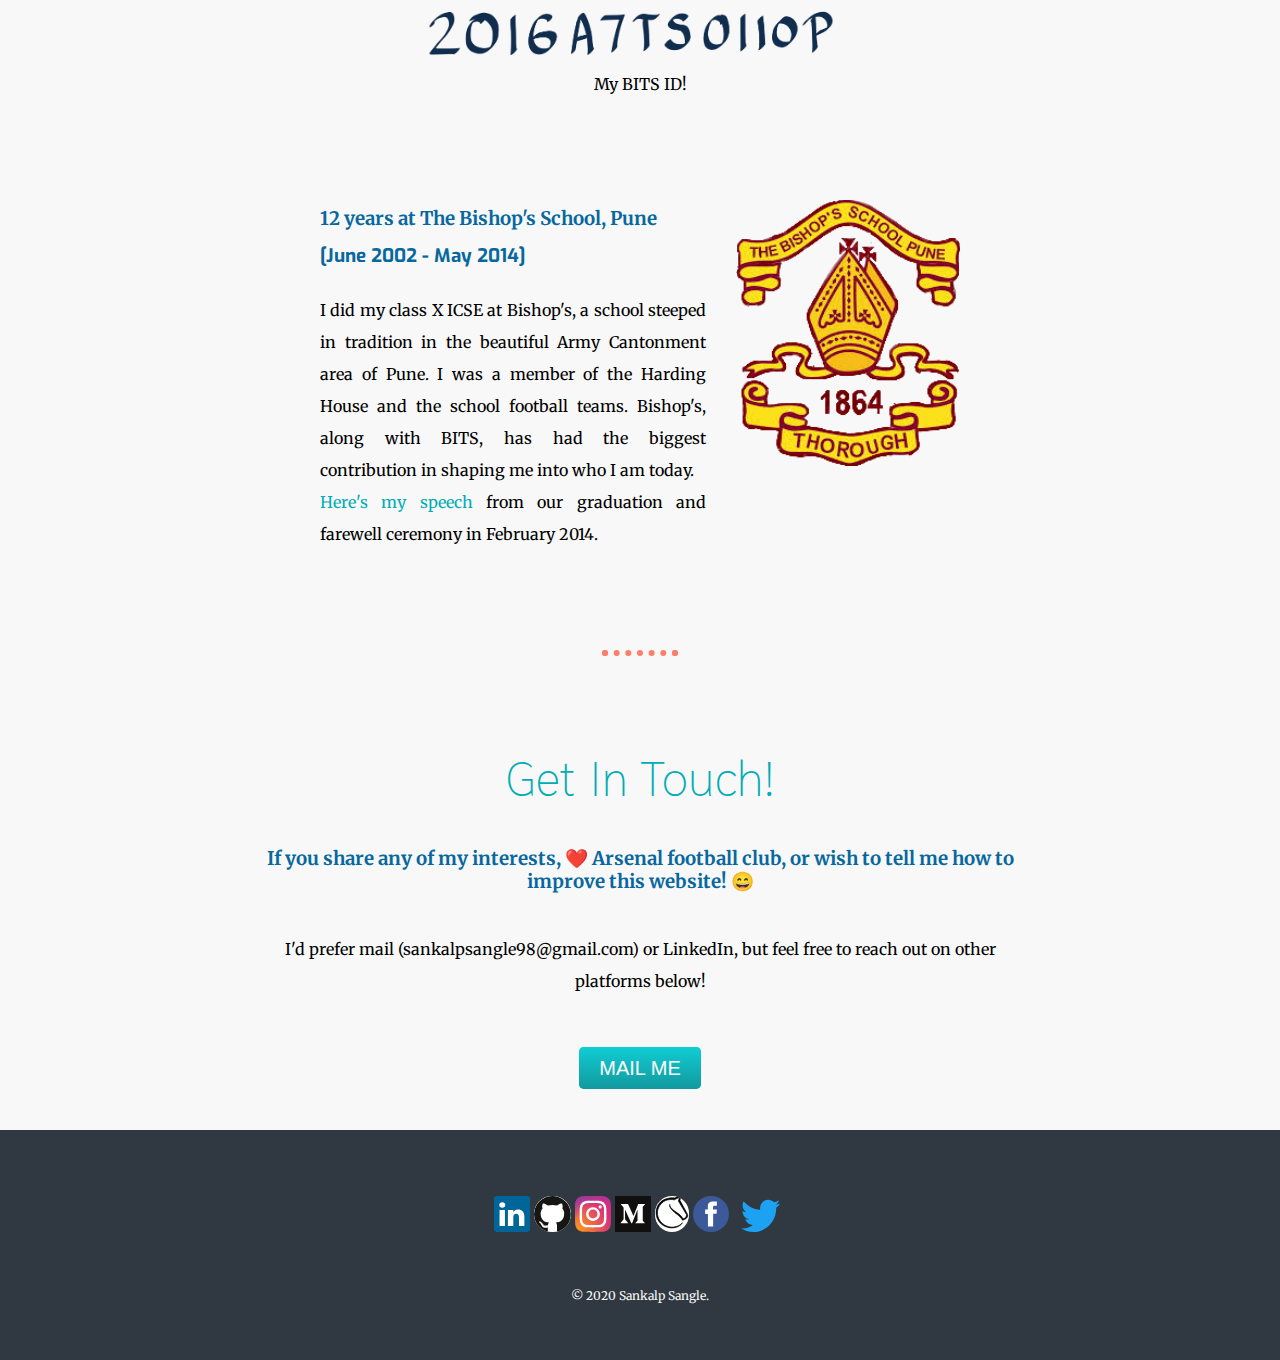
==== commit bbf08acb: "Added gatech photos" ====
--- a/index.html
+++ b/index.html
@@ -39,6 +39,7 @@
         style="font-family: 'Open Sans', sans-serif; margin-right:2%; color:#303841; border-bottom: 2px solid #303841;"
         href="#top_id">Back to Top</a>
       <a class="section toplink" href="#contact-me-id">Contact</a>
+      <a class="section toplink" href="#photos">Photos (Click on logos)</a>
     </nav>
     <a class="section toplink"
       href="https://drive.google.com/file/d/1yleao21lY-9vTZUWTSPvZ58rwWRWkQic/view?usp=sharing">Resume
@@ -65,21 +66,21 @@
   <div class="middle-container">
     <div class="profile">
       <img src="img/circle-cropped.png" class="profile-pic" id="A picture of Sankalp Sangle at Cisco" />
-      <h2>Hi there!</h2>
+      <h2 id="about">Hi there!</h2>
       <p class="profile-desc">
-        I am an incoming graduate student at the Georgia Institute of Technology! Earlier, I was a
+        I am a graduate student at the Georgia Institute of Technology! Earlier, I was a
         software engineer at Cisco Systems, Bengaluru. <br />I was
         brought up in the historic city of Pune, erstwhile Poona, a bustling
         metro in Maharashtra, India.
         <br />
-        I love meddling with all things Computer Science, distributed systems,
+        I love meddling with all things Computer Science,
         Chess, and Football!
       </p>
     </div>
     <hr />
     <div class="skills" id="educationandexperiences">
       <h2>Education and Experiences</h2>
-      <h3 class="indicator">Click on the logos for pictures!</h3>
+      <h3 class="indicator" id= "photos">Click on the logos for pictures!</h3>
 
       <div class="experience-row">
 
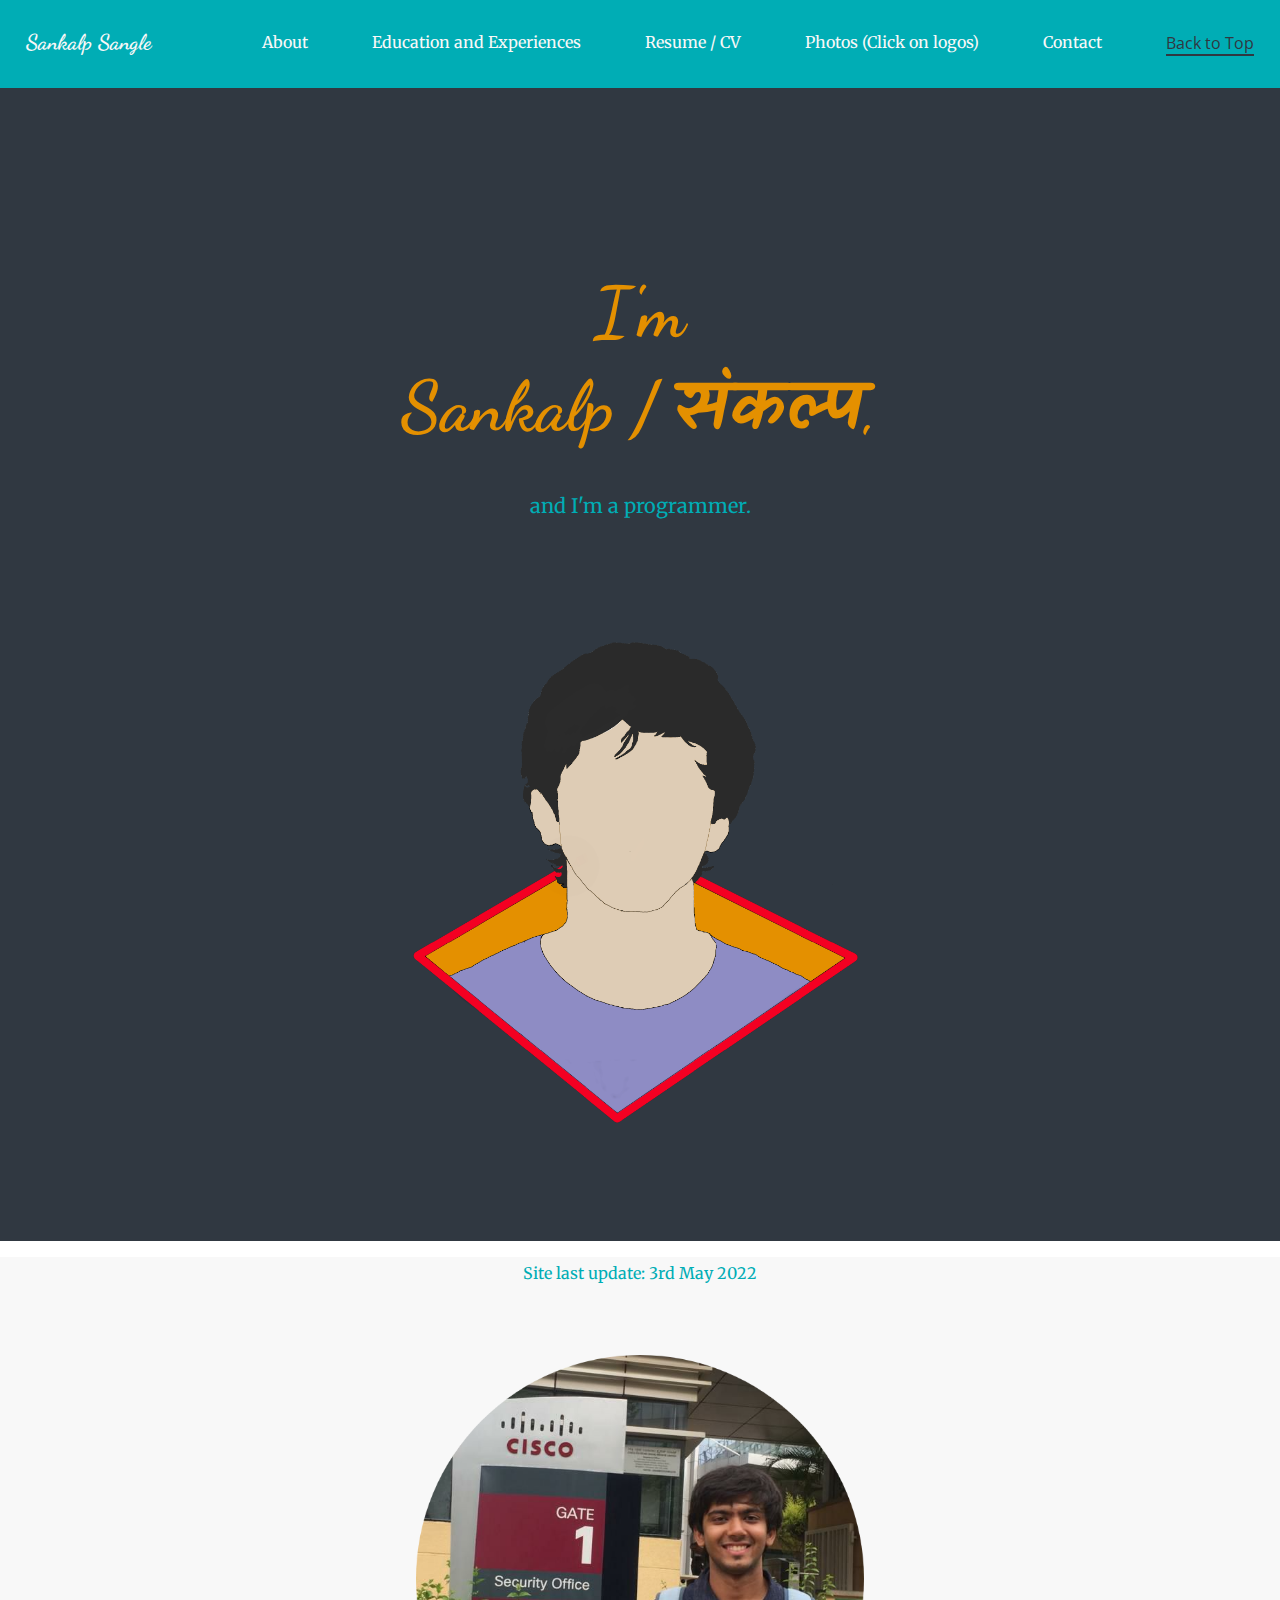
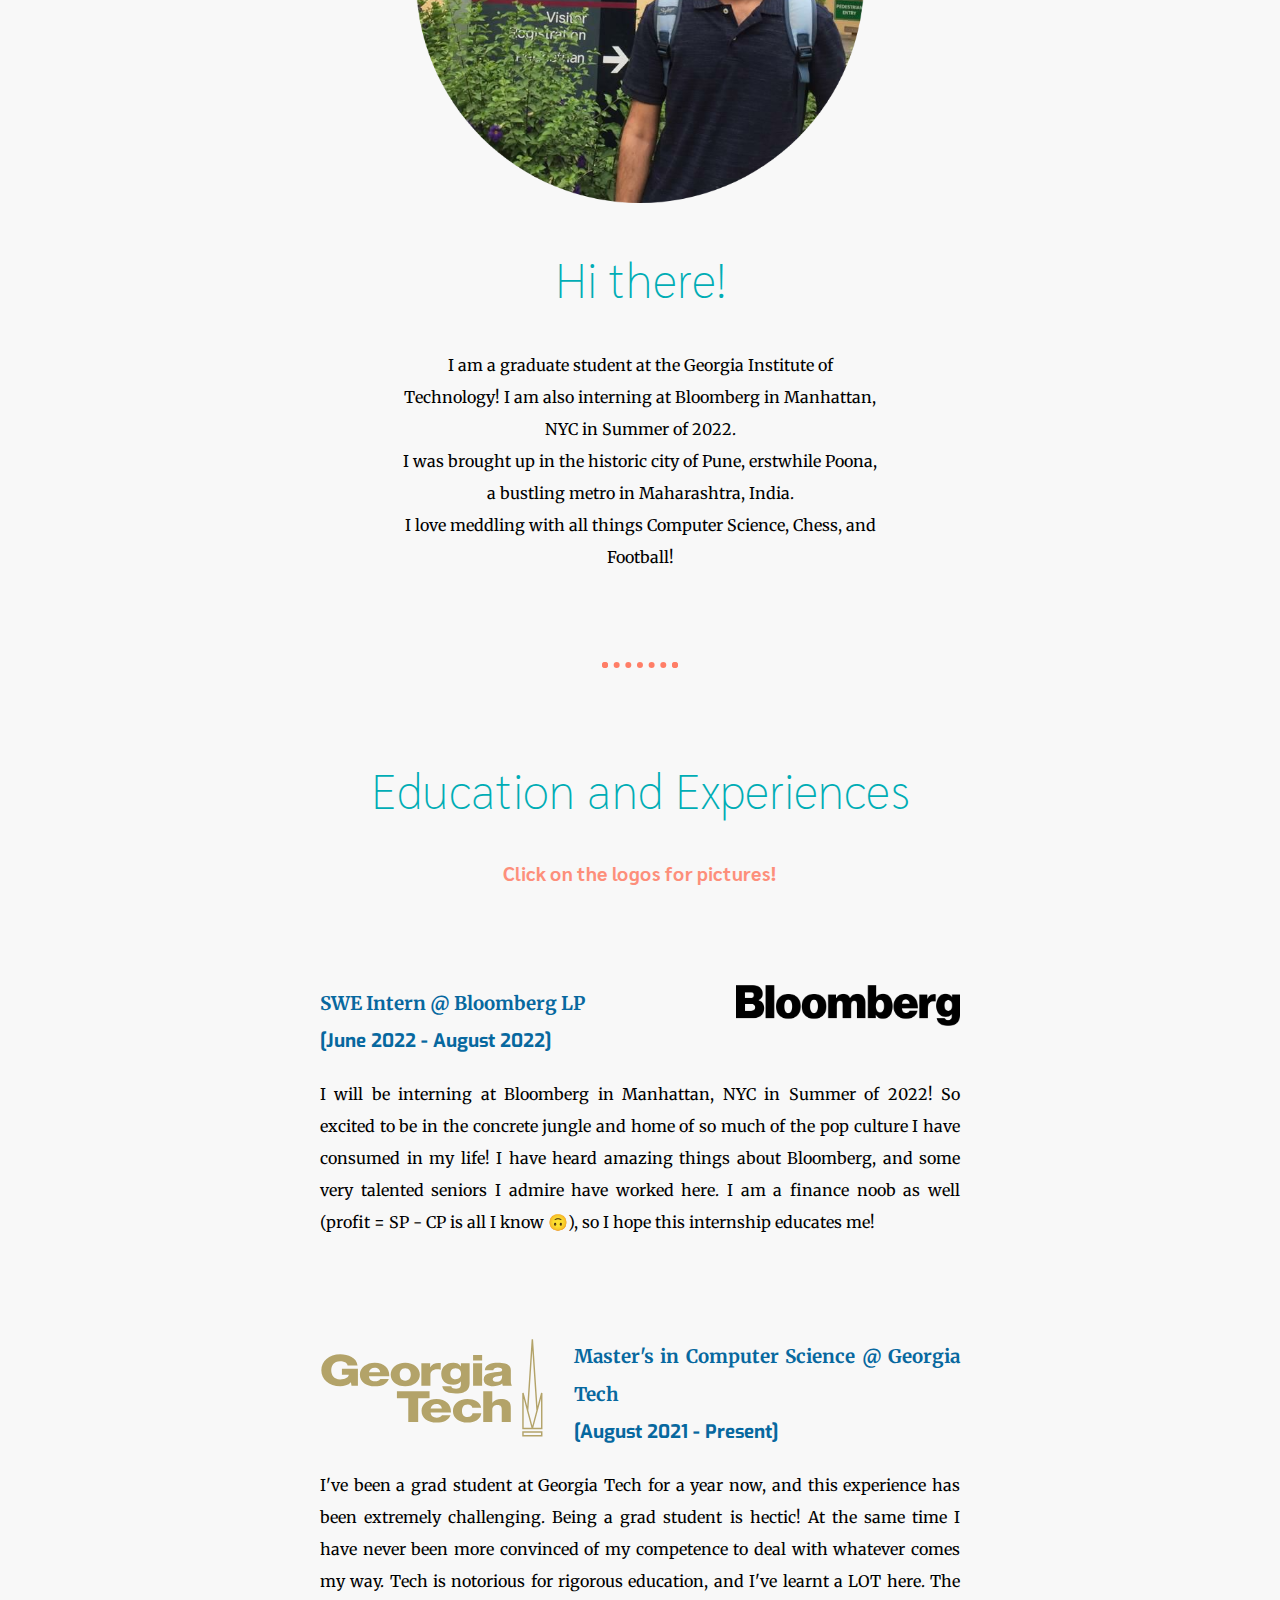
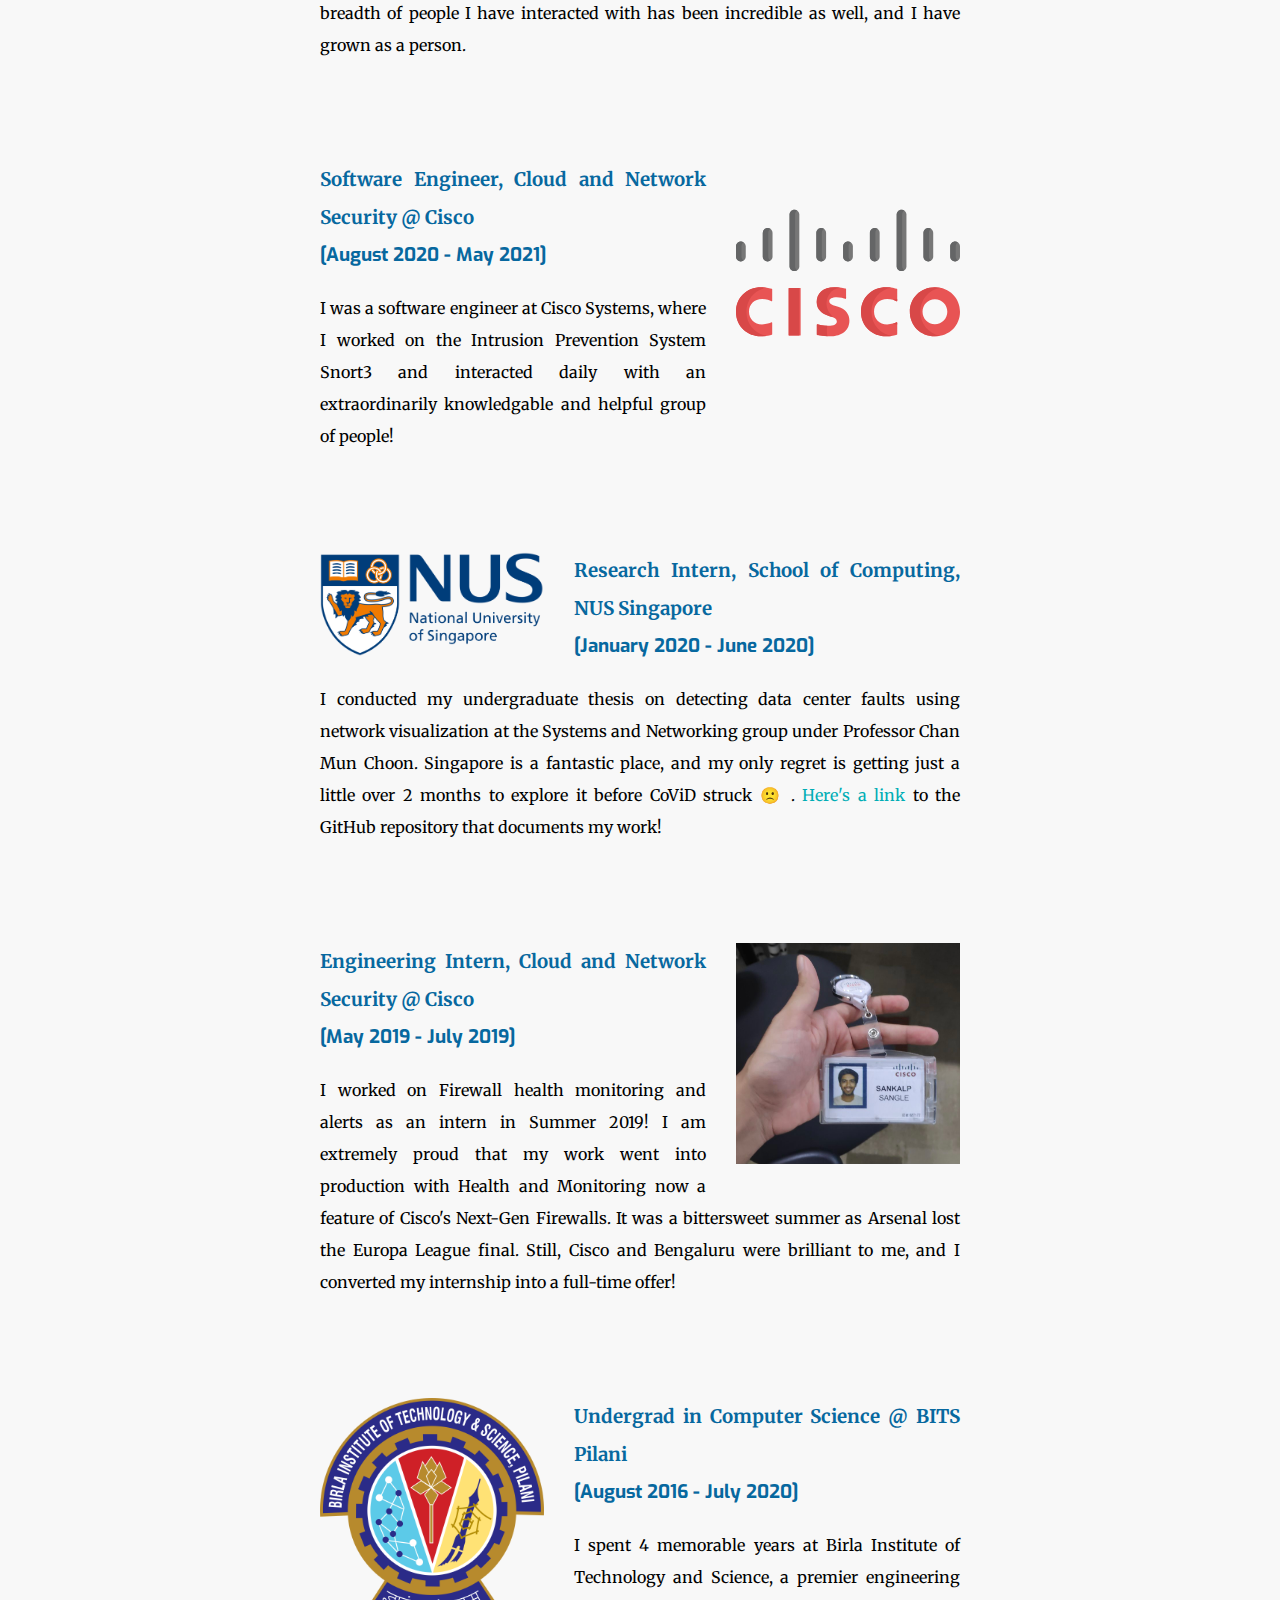
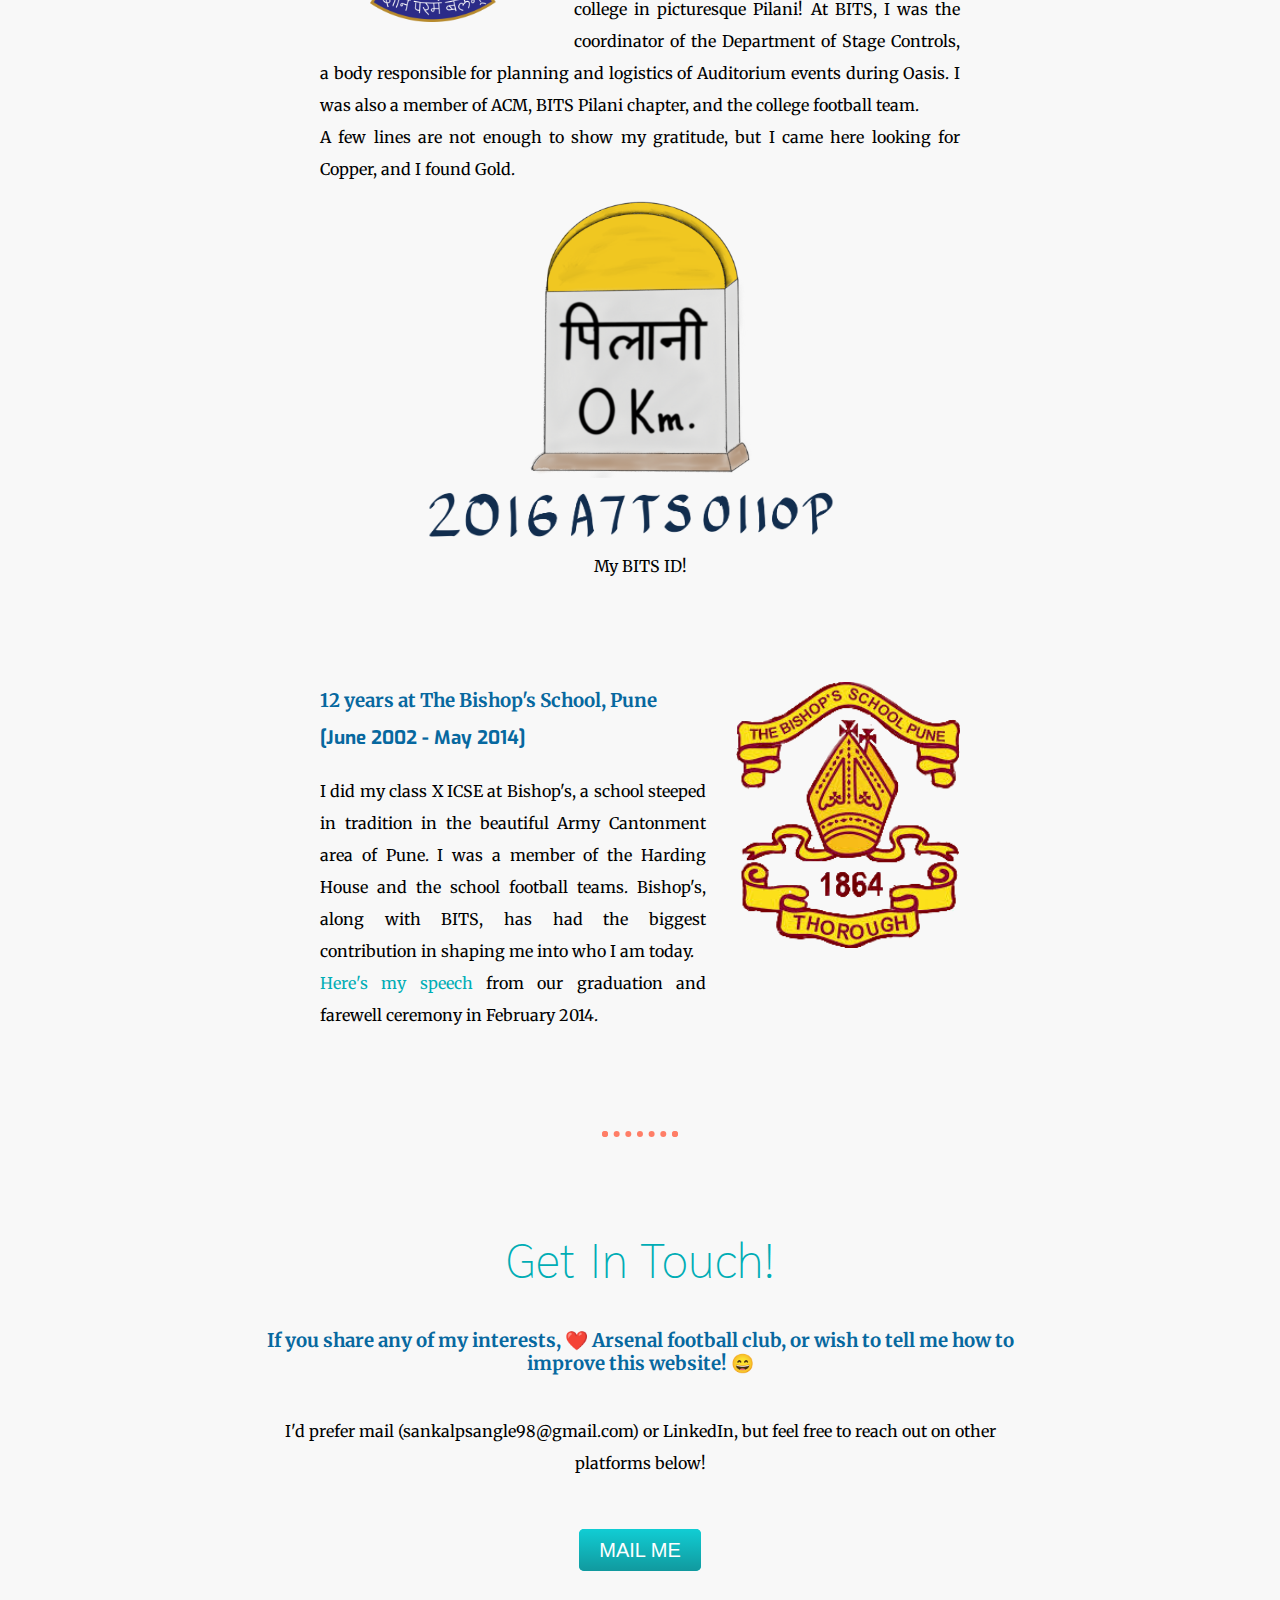
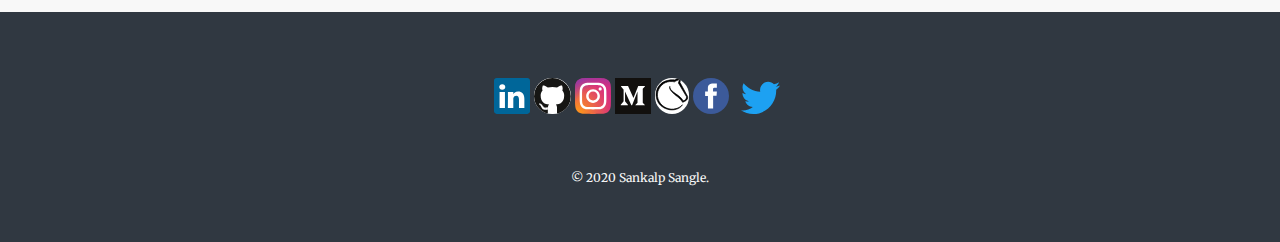
==== commit 08bc4dba: "Minor update on Bloomberg and Gatech" ====
--- a/index.html
+++ b/index.html
@@ -10,7 +10,7 @@
   <meta name="description" content="Website of Sankalp Sangle, graduate student at Georgia Institute of Technology">
   <meta name="og:title" content="Sankalp Sangle">
   <meta name="og:description" content="Website of Sankalp Sangle, graduate student at Georgia Institute of Technology">
-  <link rel="icon" type="image/png" href="img/SS.png"/>
+  <link rel="icon" type="image/png" href="img/SS.png" />
   <link rel="stylesheet" href="css/styles.css" />
   <link href="https://fonts.googleapis.com/css2?family=Dancing+Script:wght@500&display=swap" rel="stylesheet" />
   <link rel="preconnect" href="https://fonts.gstatic.com" />
@@ -53,7 +53,8 @@
     </a>
 
     <h4 class="siteheader">
-      Sankalp Sangle</h>
+      Sankalp Sangle
+    </h4>
   </div>
 
 
@@ -64,12 +65,13 @@
     <img class="drawing" src="img/drawing.svg" alt="A minimalist drawing of Sankalp Sangle" />
   </div>
   <div class="middle-container">
+    <p class="lastupdated"> Site last update: 3rd May 2022</p>
     <div class="profile">
       <img src="img/circle-cropped.png" class="profile-pic" id="A picture of Sankalp Sangle at Cisco" />
       <h2 id="about">Hi there!</h2>
       <p class="profile-desc">
-        I am a graduate student at the Georgia Institute of Technology! Earlier, I was a
-        software engineer at Cisco Systems, Bengaluru. <br />I was
+        I am a graduate student at the Georgia Institute of Technology! I am also interning at Bloomberg in Manhattan,
+        NYC in Summer of 2022. <br />I was
         brought up in the historic city of Pune, erstwhile Poona, a bustling
         metro in Maharashtra, India.
         <br />
@@ -80,28 +82,47 @@
     <hr />
     <div class="skills" id="educationandexperiences">
       <h2>Education and Experiences</h2>
-      <h3 class="indicator" id= "photos">Click on the logos for pictures!</h3>
-
-      <div class="experience-row">
-
-        <a href="/gatech.html"><img class="left-img" src="img/gatech.svg" alt="The logo of Georgia Institute of Technology, Sankalp's college" /></a>
+      <h3 class="indicator" id="photos">Click on the logos for pictures!</h3>
+
+      <div class="experience-row">
+        <a href="/bloombergintern.html"><img class="right-img" src="img/bloomberg.png" alt="Bloomberg logo" /></a>
+        <div class="exp-desc">
+          <h3>
+            SWE Intern @ Bloomberg LP <br /><span class="date">
+              [June 2022 - August 2022]</span>
+          </h3>
+          <p>
+            I will be interning at Bloomberg in Manhattan, NYC in Summer of 2022! So excited to be in the concrete jungle
+            and home of so much of the pop culture I have consumed in my life! I have heard amazing things about Bloomberg,
+            and some very talented seniors I admire have worked here. I am a finance noob as well (profit = SP - CP is all I know 🙃), 
+            so I hope this internship educates me!
+          </p>
+        </div>
+
+      </div>
+
+      <div class="experience-row">
+
+        <a href="/gatech.html"><img class="left-img" src="img/gatech.svg"
+            alt="The logo of Georgia Institute of Technology, Sankalp's college" /></a>
 
         <div class="exp-desc">
           <h3>
             Master's in Computer Science @ Georgia Tech <br /><span class="date">[August 2021 - Present]</span>
           </h3>
           <p>
-            Here's to new beginnings! I have been admitted to Georgia Institute of
-            Technology in Atlanta, United States for my MS degree in Computer Science. I intend to do a
-            specialization in Computing Systems and will begin term in Fall of 2021.
-            Looking forward to life at Tech, and to see where it takes me!
-          </p>
-        </div>
-
-      </div>
-
-      <div class="experience-row">
-        <a href="/ciscowork.html"><img class="right-img" src="img/cisco.svg" alt="The logo of Cisco, where Sankalp Sangle worked" /></a>
+            I've been a grad student at Georgia Tech for a year now, and this experience has been extremely challenging.
+            Being a grad student is hectic! At the same time I have never been more convinced of my competence to 
+            deal with whatever comes my way. Tech is notorious for rigorous education, and I've learnt a LOT here.
+            The breadth of people I have interacted with has been incredible as well, and I have grown as a person.
+          </p>
+        </div>
+
+      </div>
+
+      <div class="experience-row">
+        <a href="/ciscowork.html"><img class="right-img" src="img/cisco.svg"
+            alt="The logo of Cisco, where Sankalp Sangle worked" /></a>
         <div class="exp-desc">
           <h3>
             Software Engineer, Cloud and Network Security @ Cisco<br /><span class="date">
@@ -116,7 +137,8 @@
       </div>
 
       <div class="experience-row">
-        <a href="/singapore.html"><img class="left-img" src="img/nus.png" alt="The logo of NUS, where Sankalp Sangle did his thesis" /></a>
+        <a href="/singapore.html"><img class="left-img" src="img/nus.png"
+            alt="The logo of NUS, where Sankalp Sangle did his thesis" /></a>
         <div class="exp-desc">
           <h3>
             Research Intern, School of Computing, NUS Singapore <br /><span class="date">[January 2020 - June
@@ -138,7 +160,8 @@
 
 
       <div class="experience-row">
-        <a href="/ciscointern.html"><img class="right-img" src="img/intern.jpg" alt="An image of Sankalp Sangle's Cisco badge" /></a>
+        <a href="/ciscointern.html"><img class="right-img" src="img/intern.jpg"
+            alt="An image of Sankalp Sangle's Cisco badge" /></a>
         <div class="exp-desc">
           <h3>
             Engineering Intern, Cloud and Network Security @ Cisco <br /><span class="date">
@@ -159,7 +182,8 @@
 
       <div class="experience-row">
 
-        <a href="/bits.html"><img class="left-img" src="img/bits.png" alt="The logo of BITS, Sankalp Sangle's undergraduate college" /></a>
+        <a href="/bits.html"><img class="left-img" src="img/bits.png"
+            alt="The logo of BITS, Sankalp Sangle's undergraduate college" /></a>
         <div class="exp-desc">
           <h3>
             Undergrad in Computer Science @ BITS Pilani <br /><span class="date">[August 2016 - July 2020]</span>
@@ -185,7 +209,8 @@
 
       <div class="experience-row">
 
-        <a href="/bishops.html"><img class="right-img" src="img/bishops.png" alt="The logo of The Bishop's School, where Sankalp Sangle studied." /></a>
+        <a href="/bishops.html"><img class="right-img" src="img/bishops.png"
+            alt="The logo of The Bishop's School, where Sankalp Sangle studied." /></a>
         <div class="exp-desc">
           <h3>
             12 years at The Bishop's School, Pune <br /><span class="date">[June 2002 - May 2014]</span>
@@ -278,4 +303,4 @@
 
 </body>
 
-</html>
+</html>--- a/css/styles.css
+++ b/css/styles.css
@@ -152,6 +152,10 @@
 
 a:hover {
   color: #f8f8f8;
+}
+
+.lastupdated {
+  color: #00adb5;
 }
 
 .mylink {
